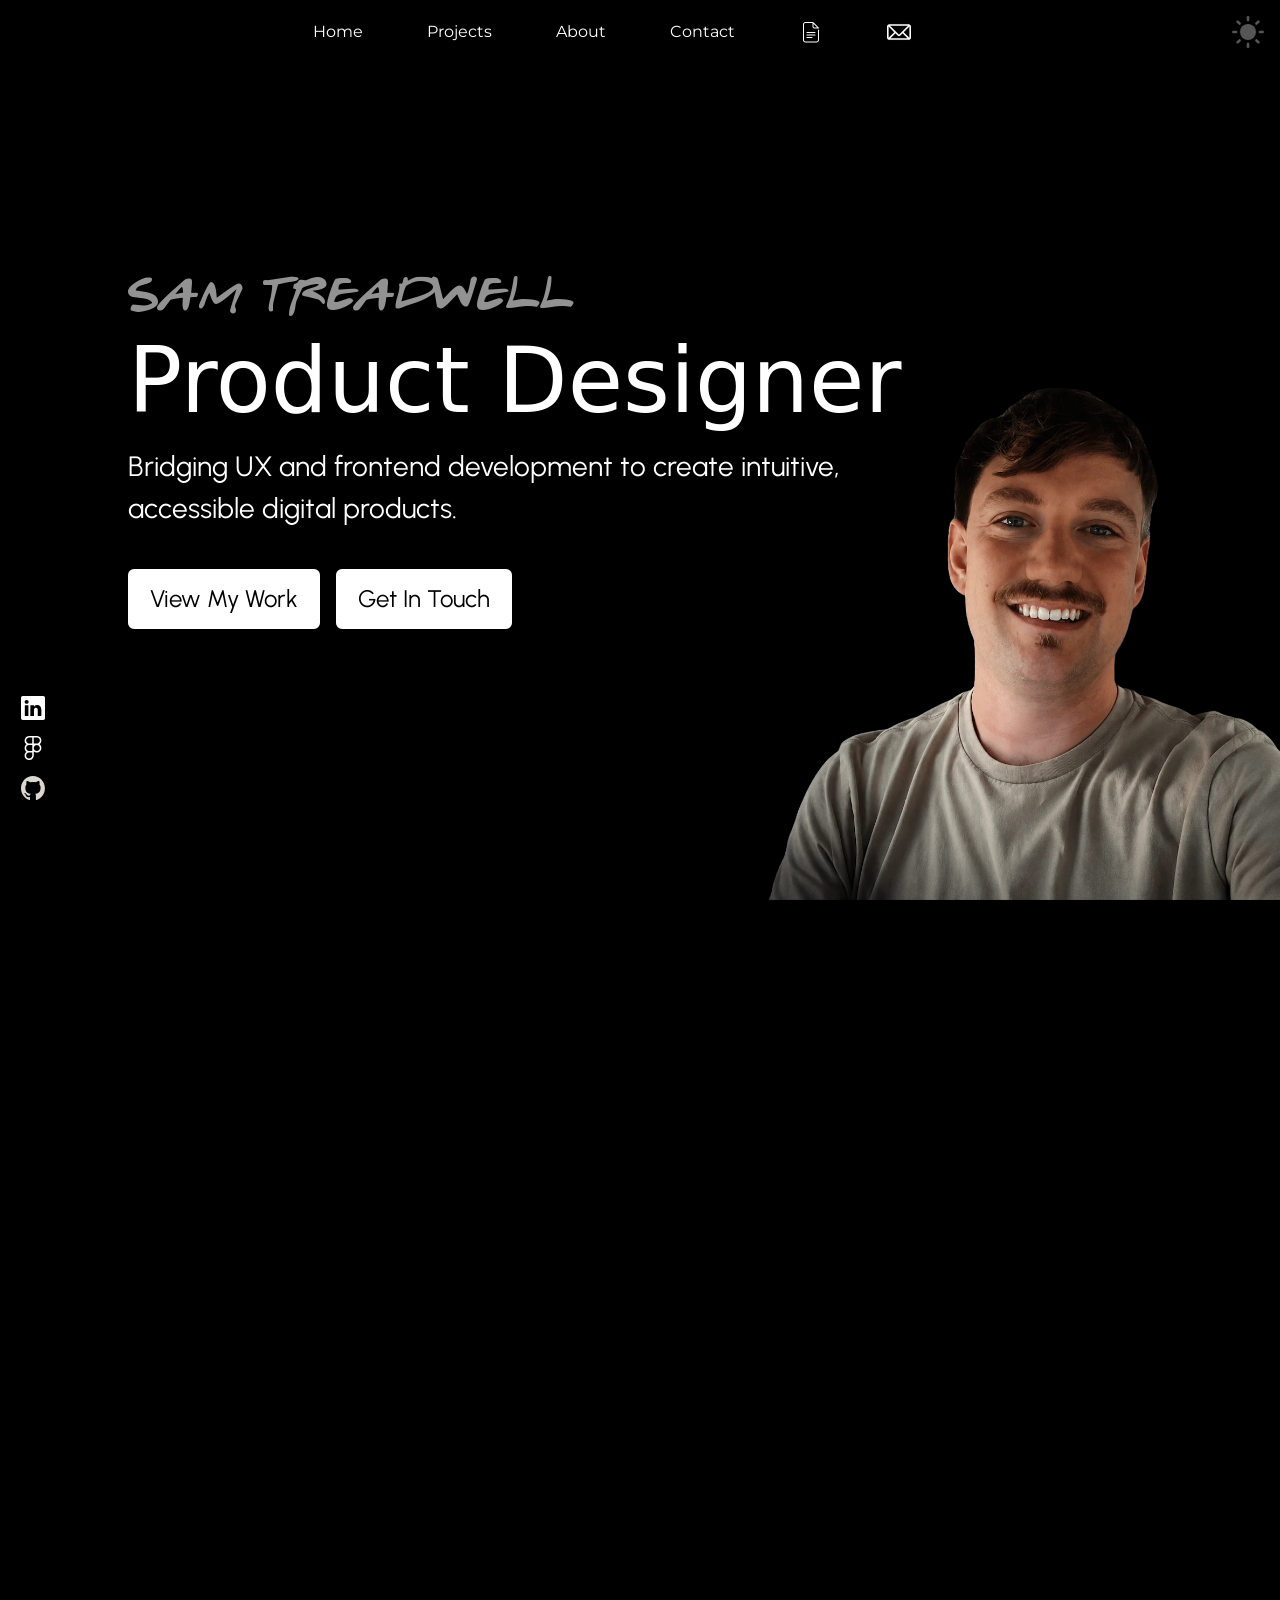
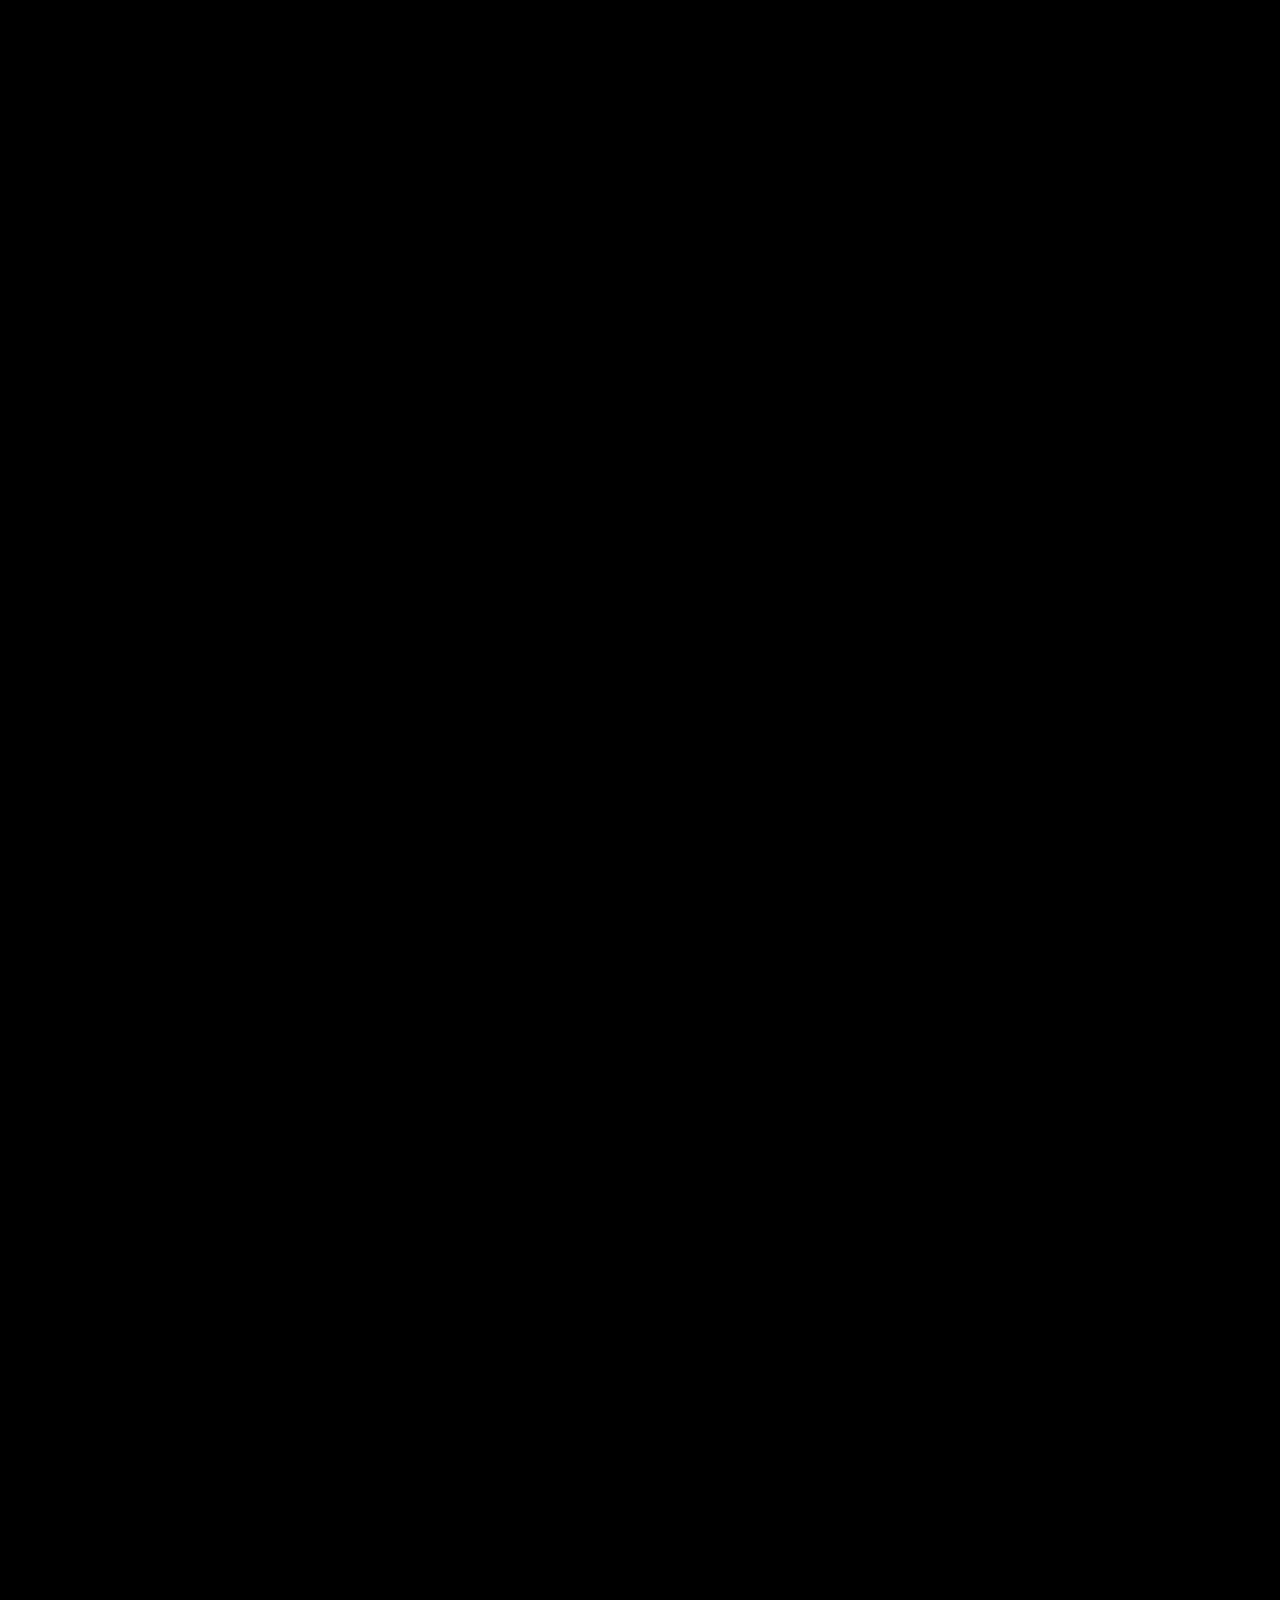
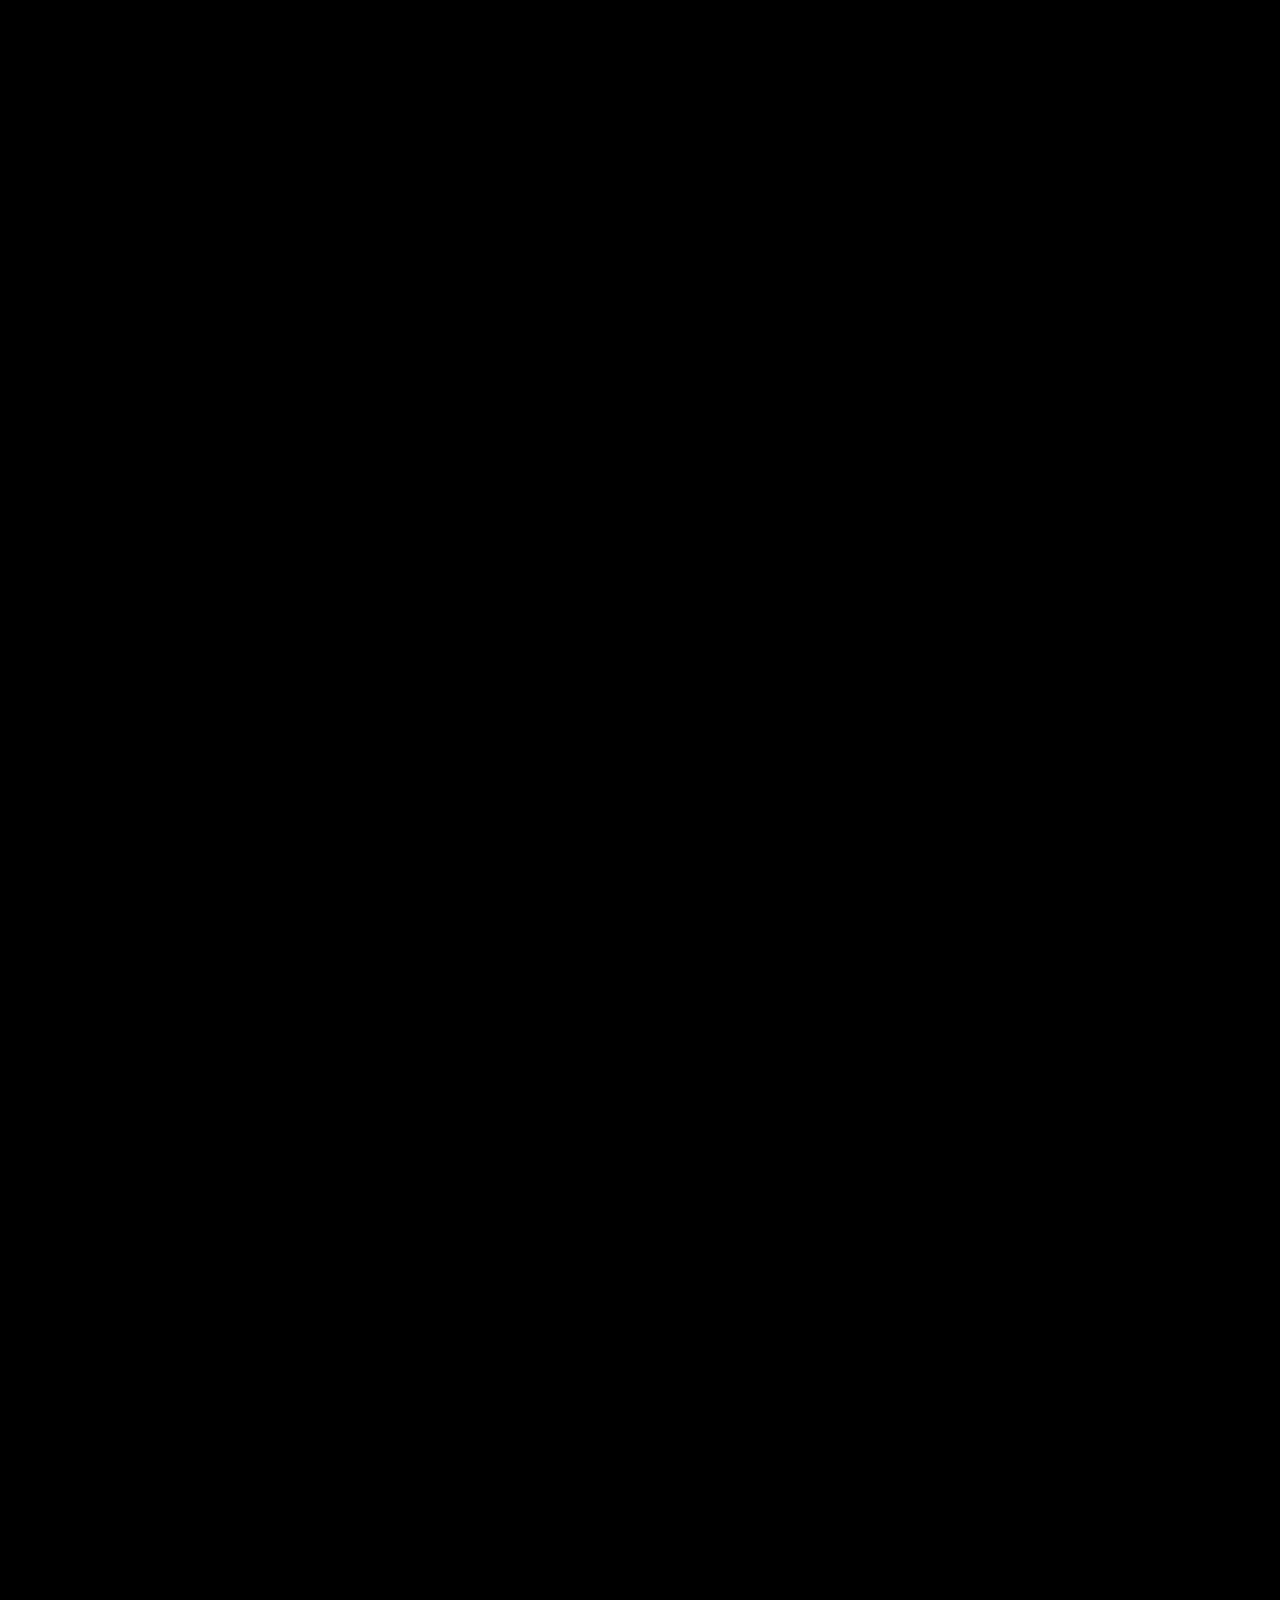
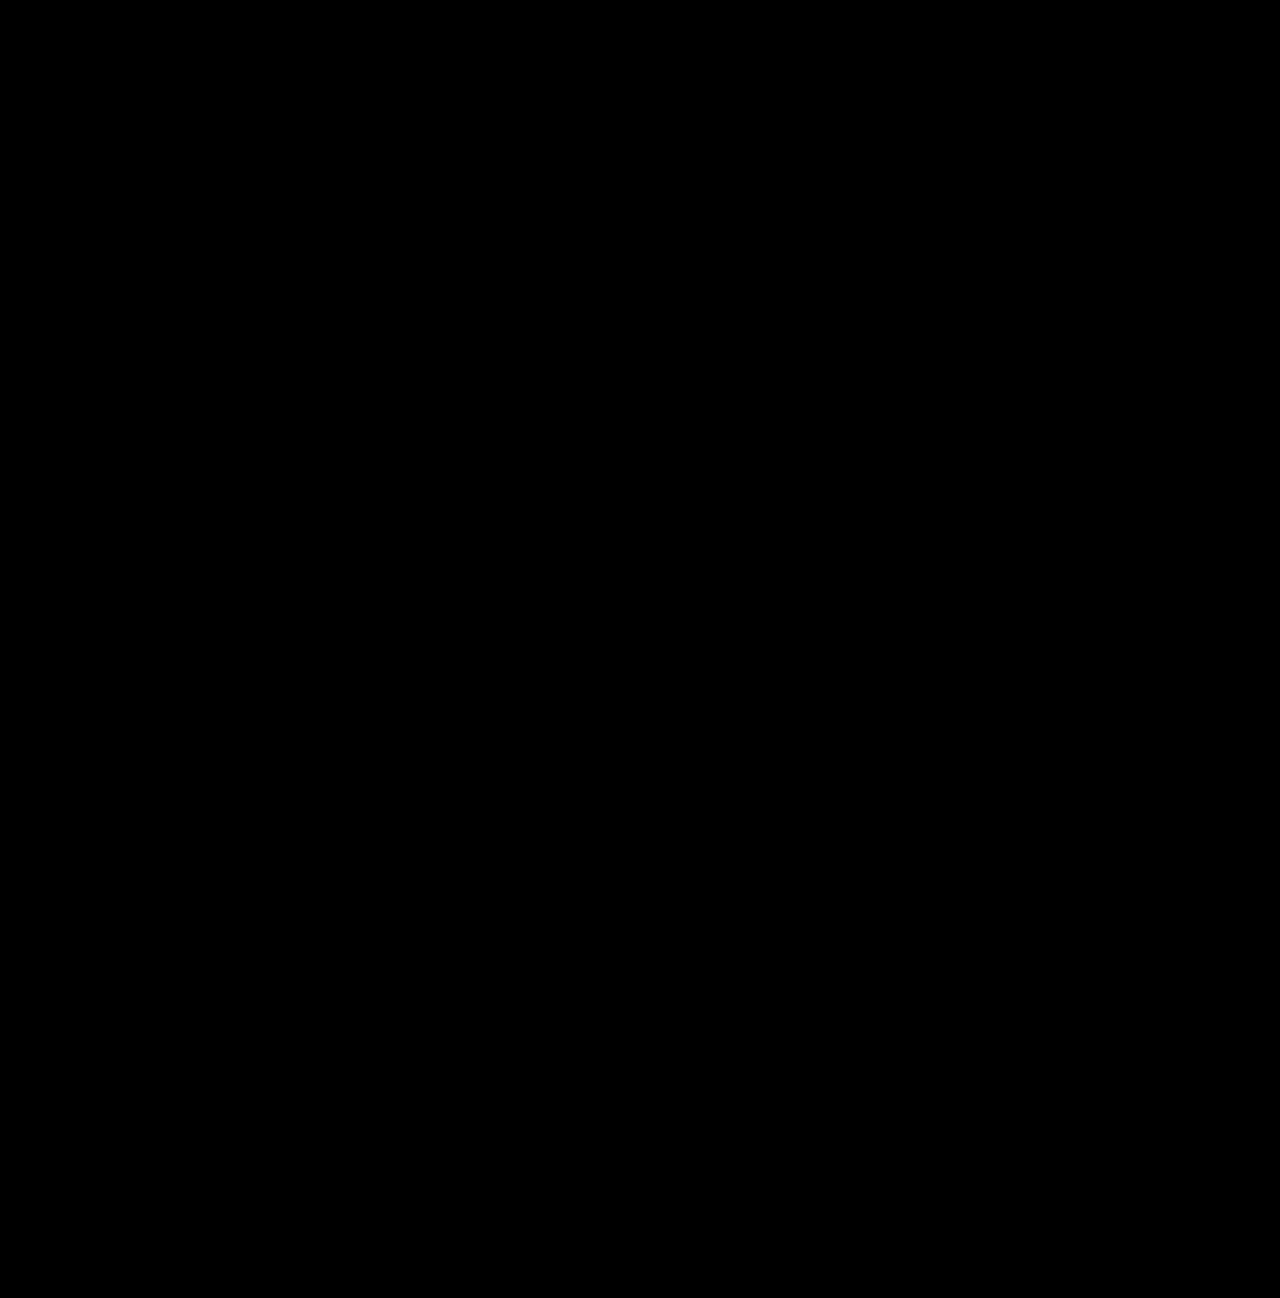
==== index.html @ 9c060bbe "Updating header hero, animations, and assets" ====
<!DOCTYPE html>
<html lang="en" data-theme="dark">
  <head>
    <meta charset="UTF-8"/>
    <meta name="viewport" content="width=device-width, initial-scale=1.0"/>
    <title>Sam Treadwell | Portfolio</title>

    <link rel="preconnect" href="https://cdn.jsdelivr.net">
    <link rel="dns-prefetch" href="https://cdn.jsdelivr.net">
    <link href="https://cdn.jsdelivr.net/npm/bootstrap@5.3.3/dist/css/bootstrap.min.css" rel="stylesheet" integrity="sha384-QWTKZyjpPEjISv5WaRU9OFeRpok6YctnYmDr5pNlyT2bRjXh0JMhjY6hW+ALEwIH" crossorigin="anonymous"/>
    <link rel="stylesheet" href="./css/styles.css"/>
    <link rel="stylesheet" href="./css/theme.css"/>
    <link rel="stylesheet" href="./css/role.css"/>
    <link rel="stylesheet" href="./css/fonts.css"/>

    <meta name="description" content="Product Designer bridging user experience design and frontend development to build intuitive and interactive digital experiences."/>
    <meta name="robots" content="index, follow"/>
    <meta name="author" content="Sam Treadwell"/>

    <meta property="og:site_name" content="Sam Treadwell | Portfolio"/>
    <meta property="og:title" content="Sam Treadwell | Portfolio"/>
    <meta property="og:description" content="Product Designer bridging user experience design and frontend development to build intuitive and interactive digital experiences."/>
    <meta property="og:image" content="https://www.samtreadwell.com/images/og-image.webp"/>
    <meta property="og:url" content="https://www.samtreadwell.com/"/>
    <meta property="og:type" content="website"/>

    <meta name="twitter:creator" content="Sam Treadwell"/>
    <meta name="twitter:card" content="summary_large_image"/>
    <meta name="twitter:title" content="Sam Treadwell | Portfolio"/>
    <meta name="twitter:description" content="Product Designer bridging user experience design and frontend development to build intuitive and interactive digital experiences."/>
    <meta name="twitter:image" content="https://www.samtreadwell.com/images/og-image.webp"/>
    <meta name="twitter:url" content="https://www.samtreadwell.com/"/>

    <link rel="icon" href="/images/favicon.webp" type="image/webp"/>
    <link rel="canonical" href="https://www.samtreadwell.com/"/>
      
    <link rel="preload" href="./fonts/Montserrat-Regular.woff2" as="font" type="font/woff2" crossorigin="anonymous">
    <link rel="preload" href="./fonts/Montserrat-Medium.woff2" as="font" type="font/woff2" crossorigin="anonymous">
    <link rel="preload" as="image" href="/images/origami-butterfly.webp">

    <script type="application/ld+json">
      {
        "@context": "https://schema.org",
        "@type": "Person",
        "name": "Sam Treadwell",
        "url": "https://www.samtreadwell.com/",
        "jobTitle": "Product Designer",
        "sameAs": [
          "https://www.linkedin.com/in/sam-treadwell-70b548272/",
          "https://github.com/treaddevs"
        ]
      }
    </script>
  </head>
  <body>
    <div class="sticky-nav">
      <nav class="navbar navbar-expand-lg bg-body-tertiary">
        <div class="navbar-container">
          <button class="navbar-toggler" type="button" data-bs-toggle="collapse" data-bs-target="#navbarNavAltMarkup" aria-controls="navbarNavAltMarkup" aria-expanded="false" aria-label="Toggle navigation">
            <span class="navbar-toggler-icon"></span>
          </button>

          <div class="navbar-collapse" id="navbarNavAltMarkup">
            <div class="navbar-nav">
              <a class="nav-link" href="#home" data-target="#home">Home</a>
              <a class="nav-link" href="#projects" data-target="#projects">Projects</a>
              <a class="nav-link" href="#about" data-target="#about">About</a>
              <a class="nav-link" href="contact.html" data-target="#contact">Contact</a>
              <a class="nav-link resume" href="/files/Sam-Treadwell-Resume.pdf" target="_blank" title="Resume">
                <svg class="resume-icon" fill="currentColor" xmlns="http://www.w3.org/2000/svg"  viewBox="0 0 48 48" width="24px" height="24px"><path d="M 13 4 C 10.250484 4 8 6.2504839 8 9 L 8 40 C 8 42.749516 10.250484 45 13 45 L 35 45 C 37.749516 45 40 42.749516 40 40 L 40 20 A 1.0001 1.0001 0 1 0 38 20 L 38 40 C 38 41.668484 36.668484 43 35 43 L 13 43 C 11.331516 43 10 41.668484 10 40 L 10 9 C 10 7.3315161 11.331516 6 13 6 L 26.757812 6 C 26.848824 6 26.910938 6.0874954 27 6.0996094 L 27 13 C 27 15.197334 28.802666 17 31 17 L 39 17 A 1.0001 1.0001 0 0 0 39.707031 15.292969 L 29.585938 5.171875 C 28.836398 4.4210018 27.818469 4 26.757812 4 L 13 4 z M 29 7.4140625 L 36.585938 15 L 31 15 C 29.883334 15 29 14.116666 29 13 L 29 7.4140625 z M 16 24 A 1.0001 1.0001 0 1 0 16 26 L 32 26 A 1.0001 1.0001 0 1 0 32 24 L 16 24 z M 16 29 A 1.0001 1.0001 0 1 0 16 31 L 32 31 A 1.0001 1.0001 0 1 0 32 29 L 16 29 z M 16 34 A 1.0001 1.0001 0 1 0 16 36 L 26 36 A 1.0001 1.0001 0 1 0 26 34 L 16 34 z"/></svg>
              </a>
              <a class="nav-link email" target="_blank" title="Copy Email">
                <svg class="email-icon" fill="currentColor" height="24px" width="24px" version="1.1" id="Capa_1" xmlns="http://www.w3.org/2000/svg" xmlns:xlink="http://www.w3.org/1999/xlink" viewBox="0 0 493.497 493.497" xml:space="preserve" stroke="currentColor">
                <g id="SVGRepo_bgCarrier" stroke-width="0"/>
                <g id="SVGRepo_tracerCarrier" stroke-linecap="round" stroke-linejoin="round"/>
                <g id="SVGRepo_iconCarrier"> <path d="M444.556,85.218H48.942C21.954,85.218,0,107.171,0,134.16v225.177c0,26.988,21.954,48.942,48.942,48.942h395.613 c26.988,0,48.941-21.954,48.941-48.942V134.16C493.497,107.171,471.544,85.218,444.556,85.218z M460.87,134.16v225.177 c0,2.574-0.725,4.924-1.793,7.09L343.74,251.081l117.097-117.097C460.837,134.049,460.87,134.096,460.87,134.16z M32.628,359.336 V134.16c0-0.064,0.033-0.11,0.033-0.175l117.097,117.097L34.413,366.426C33.353,364.26,32.628,361.911,32.628,359.336z M251.784,296.902c-2.692,2.691-7.378,2.691-10.07,0L62.667,117.846h368.172L251.784,296.902z M172.827,274.152l45.818,45.819 c7.512,7.511,17.493,11.645,28.104,11.645c10.61,0,20.592-4.134,28.104-11.645l45.82-45.819l101.49,101.499H71.327L172.827,274.152z "/> </g>
                </svg>
              </a>
              <div id="toast" class="toast"></div>
            </div>

            <div class="social-mobile">
              <a class="nav-link" href="https://www.linkedin.com/in/sam-treadwell-70b548272/" target="_blank">
                <img class="social-icon linkedin" src="/svg/linkedin.svg" width="24" height="24" alt="LinkedIn"/>
              </a>
              <a class="nav-link" href="https://www.figma.com/@SamTreadwell" target="_blank">
                <img class="social-icon figma" src="/svg/figma.svg" width="24" height="24" alt="Figma"/>
              </a>
              <a class="nav-link" href="https://github.com/treaddevs" target="_blank">
                <img class="social-icon github" src="/svg/github.svg" width="24" height="24" alt="GitHub"/>
              </a>
            </div>
          </div>

          <div class="theme-toggle-container">
            <button id="theme-toggle" class="btn-reset theme-toggle icon-button" title="Toggles light & dark" aria-label="auto" aria-live="polite">
              <svg class="sun-and-moon" aria-hidden="true" width="24" height="24" viewBox="0 0 24 24">
                <mask class="moon" id="moon-mask" maskUnits="userSpaceOnUse" maskContentUnits="userSpaceOnUse" mask-type="luminance">
                  <rect x="0" y="0" width="100%" height="100%" fill="white"/>
                  <circle class="mask-circle" cx="18" cy="10" r="6" fill="black"/>
                </mask>
                <circle class="sun" cx="12" cy="12" r="6" fill="currentColor"/>
                <g class="sun-beams" stroke="currentColor">
                  <line x1="12" y1="1" x2="12" y2="3"/>
                  <line x1="12" y1="21" x2="12" y2="23"/>
                  <line x1="4.22" y1="4.22" x2="5.64" y2="5.64"/>
                  <line x1="18.36" y1="18.36" x2="19.78" y2="19.78"/>
                  <line x1="1" y1="12" x2="3" y2="12"/>
                  <line x1="21" y1="12" x2="23" y2="12"/>
                  <line x1="4.22" y1="19.78" x2="5.64" y2="18.36"/>
                  <line x1="18.36" y1="5.64" x2="19.78" y2="4.22"/>
                </g>
              </svg>
            </button>
          </div>

          <div class="social-desktop">
            <a class="nav-link" href="https://www.linkedin.com/in/sam-treadwell-70b548272/" target="_blank">
              <img class="social-icon linkedin" src="/svg/linkedin.svg" width="24" height="24" alt="LinkedIn"/>
            </a>
            <a class="nav-link" href="https://www.figma.com/@SamTreadwell" target="_blank">
              <img class="social-icon figma" src="/svg/figma.svg" width="24" height="24" alt="Figma"/>
            </a>
            <a class="nav-link" href="https://github.com/treaddevs" target="_blank">
              <img class="social-icon github" src="/svg/github.svg" width="24" height="24" alt="GitHub"/>
            </a>
          </div>
        </div>
      </nav>
    </div>

    <div class="home" id="home">
      <div class="title">
        <h2 class="name" id="name"></h2>
        <h2 class="role">
          <span class="dynamic-role-container">
            <span class="primary-wipe"></span>
            <span class="primary-role">Product Designer</span>
          </span>
        </h2>
        <p class="sub-text animate-block">
          <span class="wipe"></span>
          <span class="text">Bridging UX and frontend development to create intuitive,</span>
        </p>
        <p class="sub-text animate-block">
          <span class="wipe"></span>
          <span class="text">accessible digital products.</span>
        </p>
        <div class="cta-buttons">
          <a class="cta-btn" href="#projects" data-target="#projects">View My Work</a>
          <a class="cta-btn" href="contact.html" data-target="#contact">Get In Touch</a>
        </div>
      </div>
      <div class="cover-img-container">
        <img class="cover-img" src="/images/hero-headshot.webp" fetchpriority="high" alt="Headshot image"/>
      </div>
      <video autoplay muted loop playsinline preload="auto" id="bg-video">
        <source id="video-source" type="video/mp4"/>
        Your browser does not support the video tag.
      </video>
    </div>

    <div class="page-content">
      <div class="work-type">
        <div class="work-type-container">
          <h2>
            <span class="projects-text">Projects</span>
            <span class="plus-text">+</span>
          </h2>
          <h2 class="case-studies-text">Case Studies</h2>
        </div>
      </div>

      <div class="projects" id="projects"></div>

      <div class="show-more-wrapper">
        <button id="show-more-btn">
          Show More Projects <img src="/images/chevron-down.webp" width="20px" alt="Chevron down icon"/>
        </button>
      </div>

      <div class="about" id="about">
        <div class="about-text">
          <h2>Hello!</h2>
          <p>
            I'm Sam – a Product Designer bridging user experience design and 
            frontend development to build intuitive and interactive digital
            experiences. I'm passionate about bringing ideas to life through
            user-centered design systems enabled by accessible and responsive
            web applications.
            <br/><br/>
            My <a href="/files/Sam-Treadwell-Resume.pdf" class="resume" target="_blank">resume</a>
            highlights my professional experiences and education, including the
            tech stack and tools I'm most familiar with. I'm open to learning
            about new projects, technologies, and opportunities for collaboration,
            so feel free to reach out!
            <br/><br/>
          </p>
          <button class="contact-btn" onclick="window.location.href='contact.html'">
            Contact me <img src="/svg/paper-plane.svg" width="30" height="30" alt="Paper plane icon"/>
          </button>
        </div>

        <div class="headshot-container">
          <div class="headshot-img">
            <span class="wipe"></span>
            <img src="/images/badge.webp" alt="Photo of Sam Treadwell"/>
          </div>
        </div>
      </div>

      <div class="footer">
        <div class="copyright">
          <p>&copy; <span id="current-year"></span> Sam Treadwell</p>
        </div>
      </div>
    </div>

    <script>
      document.addEventListener("DOMContentLoaded", () => {
        const currentTheme = localStorage.getItem("theme") || "dark";
        document.documentElement.classList.add(`${currentTheme}-mode`);
      });
    </script>

    <script src="https://cdn.jsdelivr.net/npm/bootstrap@5.3.3/dist/js/bootstrap.bundle.min.js"></script>
    <script type="module" src="/js/index.js" defer></script>
    <script type="module" src="/js/theme.js" defer></script>
    <script type="module" src="/js/name.js" defer></script>
    <script type="module" src="/js/role.js" defer></script>
    <script type="module" src="/js/projects.js" defer></script>
  </body>
</html>
---- css/styles.css ----
:root {
  --bg-color: black;
  --font-color: white;
  --toggler-bg-color: #e1e1e1;
  --toggler-focus-bg-color: #444;
}

.light-mode {
  --bg-color: white !important;
  --font-color: black !important;
  --font-color-secondary: #3b3b3b !important;
  --nav-color-hover: #7b7b7b !important;
  --toggler-bg-color: hsl(0, 0%, 91%, 0.85) !important;
  --toggler-focus-bg-color: #444 !important;
  --nav-bg-color: rgba(255, 255, 255, 0.001) !important; 
}

.dark-mode {
  --bg-color: black !important;
  --font-color: white !important;
  --font-color-secondary: #eaeaea !important;
  --nav-color-hover: #606060 !important;
  --toggler-bg-color: hsl(0, 0%, 91%, 0.85) !important;
  --toggler-focus-bg-color: #444 !important;
  --nav-bg-color: rgba(0, 0, 0, 0.001) !important; 
}

html {
  height: 100vh;
  overflow: hidden;
}

body {
  width: 100vw;
  height: 100vh;
  margin: 0;
  background: #222;
  perspective: 1px; 
  transform-style: preserve-3d; 
  overflow-x: hidden;
  overflow-y: scroll; 
}

html,
body {
  background-color: var(--bg-color);
  color: var(--font-color);
  scroll-behavior: smooth;
  overflow-x: hidden;
}

.sticky-nav {
  position: sticky;
  top: 0;
  z-index: 1000;
}

nav.navbar {
  position: absolute;
  font-family: 'Montserrat', sans-serif;
  width: 100%;
  max-width: 100vw;
}

.navbar-container {
  display: flex;
  justify-content: space-between;
  align-items: center;
  width: 100%;
}

.navbar-toggler {
  position: relative;
  border-radius: 0.575rem;
  margin-left: 0.5rem;
  z-index: 3000;
}

.navbar-toggler:focus,
.navbar-toggler:active {
  outline: none;
  box-shadow: none;
  border: none;
}

.navbar-collapse {
  display: flex;
  justify-content: center;
  width: 100%;
}

.navbar-nav {
  display: flex;
  justify-content: center;
  align-items: center;
  text-align: center;
  gap: 3rem;
  width: 100%;
}

.navbar-nav:has(a:hover) a {
  color: var(--nav-color-hover);
}

.navbar-nav a.nav-link:hover {
  color: var(--font-color);
}

.navbar a  {
  position: relative;
  color: var(--font-color);
  text-decoration: none;
}

.navbar .social-desktop a,
.navbar .social-mobile a {
  color: var(--font-color);
  text-decoration: none;
  padding-top: 15px;
}

.navbar.bg-body-tertiary {
  background-color: var(--nav-bg-color) !important; 
  backdrop-filter: blur(12px); 
  -webkit-backdrop-filter: blur(12px); 
}

.theme-toggle-container {
  display: flex;
  position: relative;
  align-items: center;
  justify-content: center;
  margin-right: 0.5rem;
  z-index: 9999;
  order: 3;
}

.social-mobile {
  display: none;
}

.social-desktop {
  position: fixed;
  top: 0;
  left: 0;
  height: 100vh;
  display: flex;
  flex-direction: column;
  align-items: center;
  padding-left: 1rem;
  padding-bottom: 100px;
  justify-content: flex-end;
  z-index: 1000;
}

#light-dark-mode {
  display: flex;
  position: relative;
  flex-direction: row;
  border: none;
  border-radius: 50%;
  height: 24px;
  width: 24px;
  padding: 0;
  align-items: center;
  justify-content: flex-start;
}

.social-icon {
  margin: 0 5px;
  transition: transform 0.3s ease;
}

.social-icon:hover {
  transform: scale(1.1);
}

.dark-mode .social-icon {
  filter: invert(1);
}

.light-mode .social-icon {
  filter: none;
}

.toast {
  position: fixed;
  top: 50px;
  left: 50%;
  transform: translateX(-50%) translateY(20px);
  background: var(--font-color);
  color: var(--bg-color);
  padding: 10px 16px;
  border-radius: 8px;
  font-family: 'Urbanist';
  font-size: 14px;
  opacity: 0;
  pointer-events: none;
  transition: opacity 0.25s ease, transform 0.25s ease;
  z-index: 9999;
}

.toast.show {
  opacity: 1;
  transform: translateX(-50%) translateY(0);
}

.resume-icon,
.email-icon {
  transition: transform 0.3s ease;
}

.resume-icon:hover,
.email-icon:hover {
  transform: scale(1.1);
  cursor: pointer;
}

.home {
  position: relative;
  display: flex;
  justify-content: center;
  align-items: center;
  width: 100%;
  min-height: 100vh;
  padding: 0 10vw;
  transform-style: preserve-3d;
}

#bg-video {
  position: absolute;
  top: 0;
  left: 0;
  width: 100%;
  height: 100%;
  object-fit: cover;
  transform: translateZ(-1px) scale(4);
  z-index: -2;
  pointer-events: none;
  filter: blur(2px);
}

.home::after {
  content: "";
  position: absolute;
  width: 100%;
  height: 100%;
  z-index: -1;
}

.copyright p {
  margin: 0px 10px;
}

.copyright #current-year {
  color: var(--font-color);
}

.page-content {
  background-color: var(--bg-color);
}

.work-type {
  position: relative;
  display: flex;
  flex-direction: column;
  justify-content: center;
  align-items: center;
  font-family: 'GABRWFFR';
  padding-top: 250px;
  background-color: var(--bg-color);
}

.work-type h2 {
  opacity: 0;
  transition: opacity 2.5s ease, transform 2.5s ease;
  font-size: clamp(36px, 10vw, 85px);
}

.work-type h2.show {
  opacity: 1;
  transition-delay: 0.3s;
}

.plus-text {
  color: #00c3ff;
}

.projects {
  position: relative;
  align-items: stretch;
  padding: 0 10vw;
  background-color: var(--bg-color);
}

.projects section {
  display: flex;
  flex-direction: row;
  gap: 6rem;
  align-items: stretch;
  flex-wrap: wrap;
  padding-top: 250px;
}

.projects section.reverse {
  flex-direction: row-reverse;
  flex-wrap: wrap;
}

.show-more-wrapper {
  display: flex;
  justify-content: center;
  margin-top: 4rem;
}

#show-more-btn {
  display: flex;
  align-items: center;
  justify-content: center;
  font-size: 16px;
  color: black;
  padding: 1rem 1.5rem;
  border: none;
  border-radius: 999px;
  cursor: pointer;
  gap: 0.4em;
}

.chevron {
  width: 20px;
}

.chevron.rotate {
  transform: rotate(180deg);
}

.tab {
  display: inline-block;
  width: 200px;
  margin-bottom: 50px;
  transform: rotateX(90deg);
  transform-origin: top;
  opacity: 0;
  transition: transform 1.5s ease, opacity 1.5s ease;
}

.tab.show {
  transform: rotateX(0deg);
  opacity: 1;
}

.pills-container {
  display: flex;
  flex-wrap: wrap;
  gap: 8px;
  margin: 10px 0;
  opacity: 0;
  transform: translateY(20px);
  transition: opacity 2.5s ease, transform 2.5s ease;
}

.pills-container.show {
  opacity: 1;
  transform: translateY(0);
  transition-delay: 0.2s;
}

.pill {
  display: inline-block;
  padding: 6px 14px;
  border-radius: 6px;
  font-size: 0.85rem;
  white-space: nowrap;
  font-family: 'Montserrat-Medium';
}

.pill {
  transition: transform 0.2s ease, box-shadow 0.2s ease;
}

.pill:hover {
  transform: translateY(-2px);
  box-shadow: 0 4px 10px rgba(0,0,0,0.08);
}

.category-pill.project {
  background-color: #e9e4ff; /* light purple */
  color: #5a3df0;
}

.category-pill.case-study {
  background-color: #fff6cc; /* light yellow */
  color: #b38b00;
}

.skill-pill {
  background-color: #f1f1f1;
  color: #444;
}

.desc {
  display: flex;
  flex-direction: column;
  justify-content: space-between;
  background-color: var(--bg-color);
  font-family: 'Urbanist';
  color: var(--font-color-secondary);
  font-size: 24px;
  flex: 1 1 300px;
  order: 1;
}

.desc a {
  color: #00c3ff;
}

.desc h2,
.desc p, 
.desc button {
  opacity: 0;
  transform: translateY(20px);
  transition: opacity 2.5s ease, transform 2.5s ease;
}

.desc p {
  color: var(--font-color-secondary);
}

.desc h2 {
  font-family: 'Urbanist-SemiBold';
  color: var(--font-color);
  font-size: clamp(36px, 8vw, 50px);
  margin-bottom: 20px;
}

.desc h2.show {
  opacity: 1;
  transform: translateY(0);
  transition-delay: 0.2s;
}

.desc p.show,
.desc button.show {
  opacity: 1;
  transform: translateY(0);
  transition-delay: 0.4s;
}

.desc-content {
  margin-bottom: 50px;
}

.project-btn {
  display: flex;
  align-self: flex-start;
  font-family: 'Urbanist';
  color: black;
  text-decoration: none;
  margin-top: auto;
  align-items: center;
  justify-content: center;
  background-color: #00c3ff;
  border: none;
  border-radius: 6px;
  width: clamp(300px, 68vw, 364.75px);
  padding: 10px clamp(67.635px, 15.33vw, 100px);
  cursor: pointer;
  transition: transform 0.2s ease, font-size 0.2s ease;
}

.project-btn:hover {
  background-color: rgba(0, 195, 255, 0.85);
}

.project-btn-wrapper {
  display: flex;
  align-items: center;
  justify-content: center;
  gap: 0.4em;
}

.project-btn .new-window {
  width: 1em;
  height: 1em;
  transition: transform 0.2s ease;
}

.laptop-container {
  display: flex;
  position: relative;
  flex: 1 1 250px;
  perspective: 1200px;
  justify-content: center;
  align-items: center;
  margin: 0 auto;
  order: 2;
  box-sizing: border-box;
}

.projects .laptop-container img,
.projects .phone-container img,
.projects .desktop-container img {
  max-width: 100%;
  height: auto;
}

.laptop {
  width: clamp(300px, 45vw, 950px);
  transform-style: preserve-3d;
}

.laptop img {
  display: block;
}

.laptop .top,
.laptop .bottom {
  opacity: 0;
  transition: opacity 1.5s ease;
}

.laptop .top {
  transform-origin: bottom center;
  transform: rotateX(90deg);
  backface-visibility: hidden;
}

.laptop .top.show {
  opacity: 1;
  animation: openLaptop 2s ease forwards;
  animation-delay: 1s;
}

.laptop .bottom.show {
  opacity: 1;
  transition-delay: 0.5s;
}

@keyframes openLaptop {
    from { transform: rotateX(90deg); }
    to { transform: rotateX(0deg); }
}

.phone-container {
  display: flex;
  position: relative;
  height: calc(
    (clamp(206.25px, 45vw, 311.5px) / 0.490786981) - clamp(56.25px, 12.5vw, 85.5px)
  );
  flex: 1 1 437px;
  order: 2;
  box-sizing: border-box;
  margin: 0 auto;
}

.phone-wrapper {
  position: relative;
  margin: 0 auto;
}

.phone-inner {
  display: flex;
  width: clamp(262.5px, 28vw, 399px);
  height: 100%;
}

.phone-top,
.phone-bottom {
  position: absolute;
  width: clamp(150px, 40vw, 228px);
  opacity: 0;
  transition: transform 2s ease, opacity 2s ease;
}

.phone-top img,
.phone-bottom img {
  width: 100%;
  height: auto;
  object-fit: contain;
}

.phone-top.init {
  transform: translateY(100%);
}

.phone-top.animate {
  opacity: 1;
}

.phone-bottom {
  z-index: 1;
}

.phone-bottom.init {
  transform: translateY(100%);
}

.phone-bottom.animate {
  opacity: 1;
  transform: translate(
    clamp(112.5px, 25vw, 171px), 
    clamp(56.25px, 12.5vw, 85.5px)
  ); 
  transition: transform 2.3s ease, opacity 2.3s ease;
  transition-delay: 0.3s;
}

.desktop-container {
  display: flex;
  position: relative;
  flex: 1 1 300px;
  perspective: 1200px;
  justify-content: center;
  align-items: center;
  margin: 0 auto;
  order: 2;
  box-sizing: border-box;
}

.desktop {
  width: clamp(300px, 45vw, 950px);
  transform-style: preserve-3d;
  opacity: 0;
  transition: opacity 1.5s ease;
}

.desktop img {
  display: block;
}

.desktop.show {
  opacity: 1;
  transition-delay: 0.5s;
}

.about {
  display: flex;
  flex-wrap: wrap;
  align-items: center;
  margin: 150px 0;
  padding: 0 10vw;
  gap: 6rem;
}

.about-text {
  flex: 1;
  min-width: 280px;
}

.about-text h2 {
  font-family: 'Urbanist-SemiBold';
  font-size: clamp(36px, 8vw, 50px);
}

.about-text p {
  font-family: 'Urbanist';
  font-size: 24px;
  color: var(--font-color-secondary);
}

.contact-btn {
  font-family: 'Urbanist';
  color: black;
  text-decoration: none;
  font-size: 24px;
  padding: 10px 50px;
  border: none;
  border-radius: 6px;
  background-color: #00c3ff;
  cursor: pointer;
}

.contact-btn:hover {
  background-color: rgba(0, 195, 255, 0.85);
}

.resume {
  color: #00c3ff;
}

.headshot-img {
  display: flex;
  flex: 1;
  position: relative;
  justify-self: center;
  max-width: 350px;
}

.headshot-img img {
  display: block;
  width: 100%;
  height: 100%;
  object-fit: cover;
  opacity: 0;
  transition: opacity 1.8s ease-in-out;
  border-radius: 30px;
  box-shadow: 0 0 75px rgba(0, 123, 255, 0.75);
}

.headshot-img .wipe {
  position: absolute;
  top: 0;
  left: 0;
  height: 100%;
  width: 0%;
  background-color: #00c3ff;
  z-index: 2;
}

.headshot-img.revealed img {
  opacity: 1;
}

.headshot-img.revealed .wipe {
  display: none;
}

.contact-container {
  position: relative;
  display: flex;
  flex: 1;
  align-items: center;
  justify-content: center;
  min-height: calc(100vh - 118px);
  margin-top: 64px;
}

.contact-form {
  display: flex;
  flex-direction: column;
  align-items: start;
  gap: 1.25rem;
  width: 100%;
  max-width: 600px;
  padding: 2.5rem 2rem;
  border-radius: 6px;
  box-shadow: 0 10px 30px rgba(0,0,0,0.1);
  backdrop-filter: blur(10px);
}

.contact-title h2 {
  font-family: 'Urbanist-SemiBold';
  font-size: clamp(40px, 6vh, 50px);
}

.contact-title hr {
  border: 2px solid #929292;
}

.contact-inputs {
  font-family: 'Montserrat';
  width: 100%;
  border: none;
  border-radius: 6px;
  outline: none;
  padding: clamp(0.25rem, 2vh, 0.5rem) clamp(1rem, 3vh, 1.25rem);
  box-shadow: 0 10px 30px rgba(0,0,0,0.1);
}

.message-btn {
  position: relative;
  overflow: hidden;
  font-family: 'Urbanist';
  color: black;
  text-decoration: none;
  font-size: 20px;
  width: 250px;
  padding: 10px 0;
  border: none;
  border-radius: 6px;
  background-color: rgba(0, 195, 255, 0.85);
  transition: color 0.3s ease;
  cursor: pointer;
}

.message-btn::before {
  content: "";
  position: absolute;
  top: 0;
  left: -100%;
  width: 100%;
  height: 100%;
  background-color: #00c3ff;
  transition: all 0.4s ease;
  z-index: 0;
}

.message-btn:hover::before {
  left: 0;
}

.message-btn span,
.message-btn img {
  position: relative;
  z-index: 1;
  transition: color 0.3s ease;
}

.error-msg {
  color: #ff4d4d;
  font-size: 0.9rem;
  margin-top: 0.25rem;
  margin-left: 0.25rem;
  animation: fadeIn 0.2s ease;
}

.success-msg {
  color: #21c748;
  font-size: 0.9rem;
  margin-top: 0.25rem;
  margin-left: 0.25rem;
  animation: fadeIn 0.2s ease;
}

.contact-inputs.error {
  box-shadow: 0 0 0 2px #ff4d4d, 0 10px 30px rgba(0, 0, 0, 0.1);
  animation: shake 0.2s ease-in-out 0s 2;
}

.contact-tab {
  display: inline-block;
  width: 300px;
  margin-bottom: 50px;
  transform: rotateX(90deg);
  transform-origin: top;
  opacity: 0;
  transition: transform 1.5s ease, opacity 1.5s ease;
  margin: 0;
}

.contact-tab img {
  width: 300px;
}

.contact-tab.show {
  transform: rotateX(0deg);
  opacity: 1;
}

.contact-title,
.contact-inputs, 
.message-btn {
  opacity: 0;
  transform: translateY(20px);
  transition: opacity 1.5s ease, transform 1.5s ease;
}

.contact-title.show {
  opacity: 1;
  transform: translateY(0);
  transition-delay: 0.2s;
}

.contact-inputs.show,
.message-btn.show {
  opacity: 1;
  transform: translateY(0);
  transition-delay: 0.4s;
}

@keyframes shake {
  0%, 100% { transform: translateX(0); }
  25% { transform: translateX(-4px); }
  75% { transform: translateX(4px); }
}

@keyframes fadeIn {
  from { opacity: 0; transform: translateY(-3px); }
  to { opacity: 1; transform: translateY(0); }
}

.footer {
  display: flex;
  flex-direction: row;
  align-items: center;
  justify-content: center;
  margin: 15px 0px 15px 0px;
  background-color: var(--bg-color);
  color: var(--font-color);
  font-family: 'Montserrat';
}

@media (max-width: 1232px) {
  .cover-img {
    display: none;
  }

  .headshot-container {
    display: flex;
    flex-basis: 100%;
    justify-content: center;
  }
}

@media (max-width: 991px) {
  .navbar.bg-body-tertiary {
    background-color: transparent !important;
    backdrop-filter: none !important;
    -webkit-backdrop-filter: none !important;
  }

  .navbar-collapse {
    position: absolute;
    top: 0;
    left: 0;
    width: 100vw;
    height: 100vh;
    overflow: hidden;
    display: flex;
    flex-direction: column;
    align-items: center;
    justify-content: flex-start;
    gap: 1.5rem;
    background-color: var(--bg-color);
    z-index: 2000;
    transition: height 0.3s ease-in-out, opacity 0.3s ease-in-out;
    opacity: 0;
    pointer-events: none;
  }

  .navbar-collapse.show {
    opacity: 1;
    pointer-events: auto;
  }

  .navbar-nav {
    display: flex;
    flex-direction: column;
    align-items: center;
    gap: 2rem;
    width: 100%;
    flex: 1;
  }

  .social-mobile {
    display: flex;
    justify-content: center;
    align-items: center;
    gap: 1rem;
    padding-bottom: 1rem;
    margin-top: auto;
  }

  .social-desktop {
    display: none;
  }

  body.nav-open {
    overflow: hidden;
    position: fixed;
  }
}
---- css/theme.css ----
.light-mode {
  --theme-btn-color: rgba(255, 255, 255, 0.1) !important;
}

.dark-mode {
  --theme-btn-color: rgba(0, 0, 0, 0.1) !important;
}

.theme-toggle {
  --icon-fill-moon: #999999;
  --icon-fill-moon-hover: #7e7e7e;
  --icon-fill-sun: #555555;
  --icon-fill-sun-hover: #606060;
  width: 3rem;
  height: 3rem;
  padding: 0.5rem;
  border: none;
  border-radius: 50%;
  background: var(--theme-btn-color);
  cursor: pointer;
  display: flex;
  align-items: center;
  justify-content: center;
  transition: background-color 0.3s ease;
  position: relative;
  z-index: 3001;
}

.sun-and-moon {
  width: 100%;
  height: 100%;
  stroke-linecap: round;
  display: inline-block;
}

.sun-and-moon > .moon,
.sun-and-moon > .sun {
  transition: fill 0.3s ease;
  transform-origin: center center;
}

.sun-and-moon > .moon {
  fill: var(--icon-fill-moon);
}

.sun-and-moon > .sun {
  fill: var(--icon-fill-sun);
}

.sun-and-moon > .sun-beams {
  stroke: var(--icon-fill-sun);
  stroke-width: 2px;
  transition: stroke 0.3s ease;
}

/* === Hover Effects === */
.theme-toggle:hover {
  box-shadow: 0 0 30px rgba(0, 123, 255, 0.75);
}

.theme-toggle:hover .sun-and-moon > .sun {
  fill: var(--icon-fill-sun-hover);
}

.theme-toggle:hover .sun-and-moon > .sun-beams {
  stroke: var(--icon-fill-sun-hover);
}

.theme-toggle:hover .sun-and-moon > .moon {
    fill: var(--icon-fill-moon-hover);
}

/* === Dark Mode SVG Animation === */
[data-theme="dark"] .sun-and-moon > .sun {
  transform: scale(1.75);
}

[data-theme="dark"] .sun-and-moon > .sun-beams {
  opacity: 0;
}

[data-theme="dark"] .sun-and-moon .mask-circle {
  cx: 18;
}

/* === Smooth Animation === */
@media (prefers-reduced-motion: no-preference) {
  .sun-and-moon > .sun {
    transition: transform 0.5s cubic-bezier(0.5, 1.25, 0.75, 1.25);
  }

  .sun-and-moon > .sun-beams {
    transition: transform 0.5s cubic-bezier(0.5, 1.5, 0.75, 1.25), opacity 0.5s cubic-bezier(0.25, 0, 0.3, 1);
  }

  .sun-and-moon .moon > circle {
    transition: transform 0.25s cubic-bezier(0, 0, 0, 1);
  }

  [data-theme="dark"] .sun-and-moon > .sun {
    mask: url(#moon-mask);
    -webkit-mask: url(#moon-mask);
    transform: scale(1.75);
    transition: transform 0.25s cubic-bezier(0.25, 0, 0.3, 1);
  }

  [data-theme="dark"] .sun-and-moon > .sun-beams {
    transform: rotate(-25deg);
    transition-duration: 0.15s;
  }

  [data-theme="dark"] .sun-and-moon > .moon > circle {
    transition-delay: 0.25s;
    transition-duration: 0.5s;
  }
}
---- css/role.css ----
.name {
    font-family: 'GABRWFFR';
    font-size: clamp(16px, 4.46vw, 40px);
    color: #929292;
    letter-spacing: 0.12rem;
    opacity: 0;
    transition: opacity 4.25s ease, transform 4.25s ease;
}

.name.show {
    opacity: 1;
}

.title {
    position: relative;
    display: flex;
    width: 100%;
    justify-content: flex-start;
    flex-direction: column;
    align-items: flex-start;
    text-align: left;
    z-index: 1;
}

.role {
    position: relative;
    display: flex;
    font-size: clamp(38px, 10vw, 90px);
    justify-content: center;
    align-items: center;
    margin-bottom: 10px;
    padding: 0;
}

.sub-text {
    position: relative;
    display: flex;
    flex-direction: column;
    font-family: 'Urbanist';
    font-size: clamp(20px, 3vw, 28px);
    margin: 0;
}

.wipe,
.primary-wipe {
    position: absolute;
    top: 0;
    left: 0;
    height: 100%;
    width: 0%;
    background-color: #00c3ff;
    z-index: 2;
    animation: none;
    pointer-events: none;
}

.cta-buttons {
    display: flex;
    gap: 1rem;
    opacity: 0;
    transition: opacity 4.25s ease, transform 4.25s ease;
    margin-top: 40px;
}

.cta-buttons.show {
    opacity: 1;
}

.cta-buttons a {
    position: relative;
    overflow: hidden;
    font-family: 'Urbanist';
    color: var(--bg-color);
    font-size: clamp(16px, 2.5vw, 24px);
    text-decoration: none;
    border: 2px solid var(--font-color);
    background-color: var(--font-color);
    padding: 10px 20px;
    border-radius: 6px;
    transition: 
        color 0.3s ease, 
        background-color 0.3s ease, 
        border-color 0.3s ease;
    cursor: pointer;
    z-index: 1;
}

.cta-buttons a:hover {
    color: var(--font-color);
    background-color: var(--bg-color);
    border: 2px solid var(--font-color);
}

.cover-img-container {
    position: absolute;
    pointer-events: none;
    display: flex;
    z-index: 999;
    bottom: 0;
    right: 0;
}

.cover-img {
    width: clamp(250px, 40vw, 800px);
    height: auto;
    opacity: 0;
    transition: opacity 4.25s ease, transform 4.25s ease;
}

.cover-img.show {
    opacity: 1;
}

@keyframes wipe-in-out {
  0% { width: 0%; left: 0%; }
  40% { width: 100%; left: 0%; }
  60% { width: 100%; left: 0%; }
  100% { width: 0%; left: 100%; }
}
---- css/fonts.css ----
@font-face {
    font-family: 'Montserrat';
    src: url('../fonts/Montserrat-Regular.woff2') format('woff2');
    font-weight: normal;
    font-style: normal;
    font-display: swap;
}

@font-face {
    font-family: 'Montserrat-Medium';
    src: url('../fonts/Montserrat-Medium.woff2') format('woff2');
    font-weight: normal;
    font-style: normal;
    font-display: swap;
}

@font-face {
    font-family: 'Urbanist';
    src: url('../fonts/Urbanist-Regular.woff2') format('woff2');
    font-weight: normal;
    font-style: normal;
    font-display: swap;
}

@font-face {
    font-family: 'Urbanist-SemiBold';
    src: url('../fonts/Urbanist-SemiBold.woff2') format('woff2');
    font-weight: normal;
    font-style: normal;
    font-display: swap;
}

@font-face {
    font-family: 'GABRWFFR';
    src: url('../fonts/GABRWFFR.woff2') format('woff2');
    font-weight: normal;
    font-style: normal;
    font-display: swap;
}
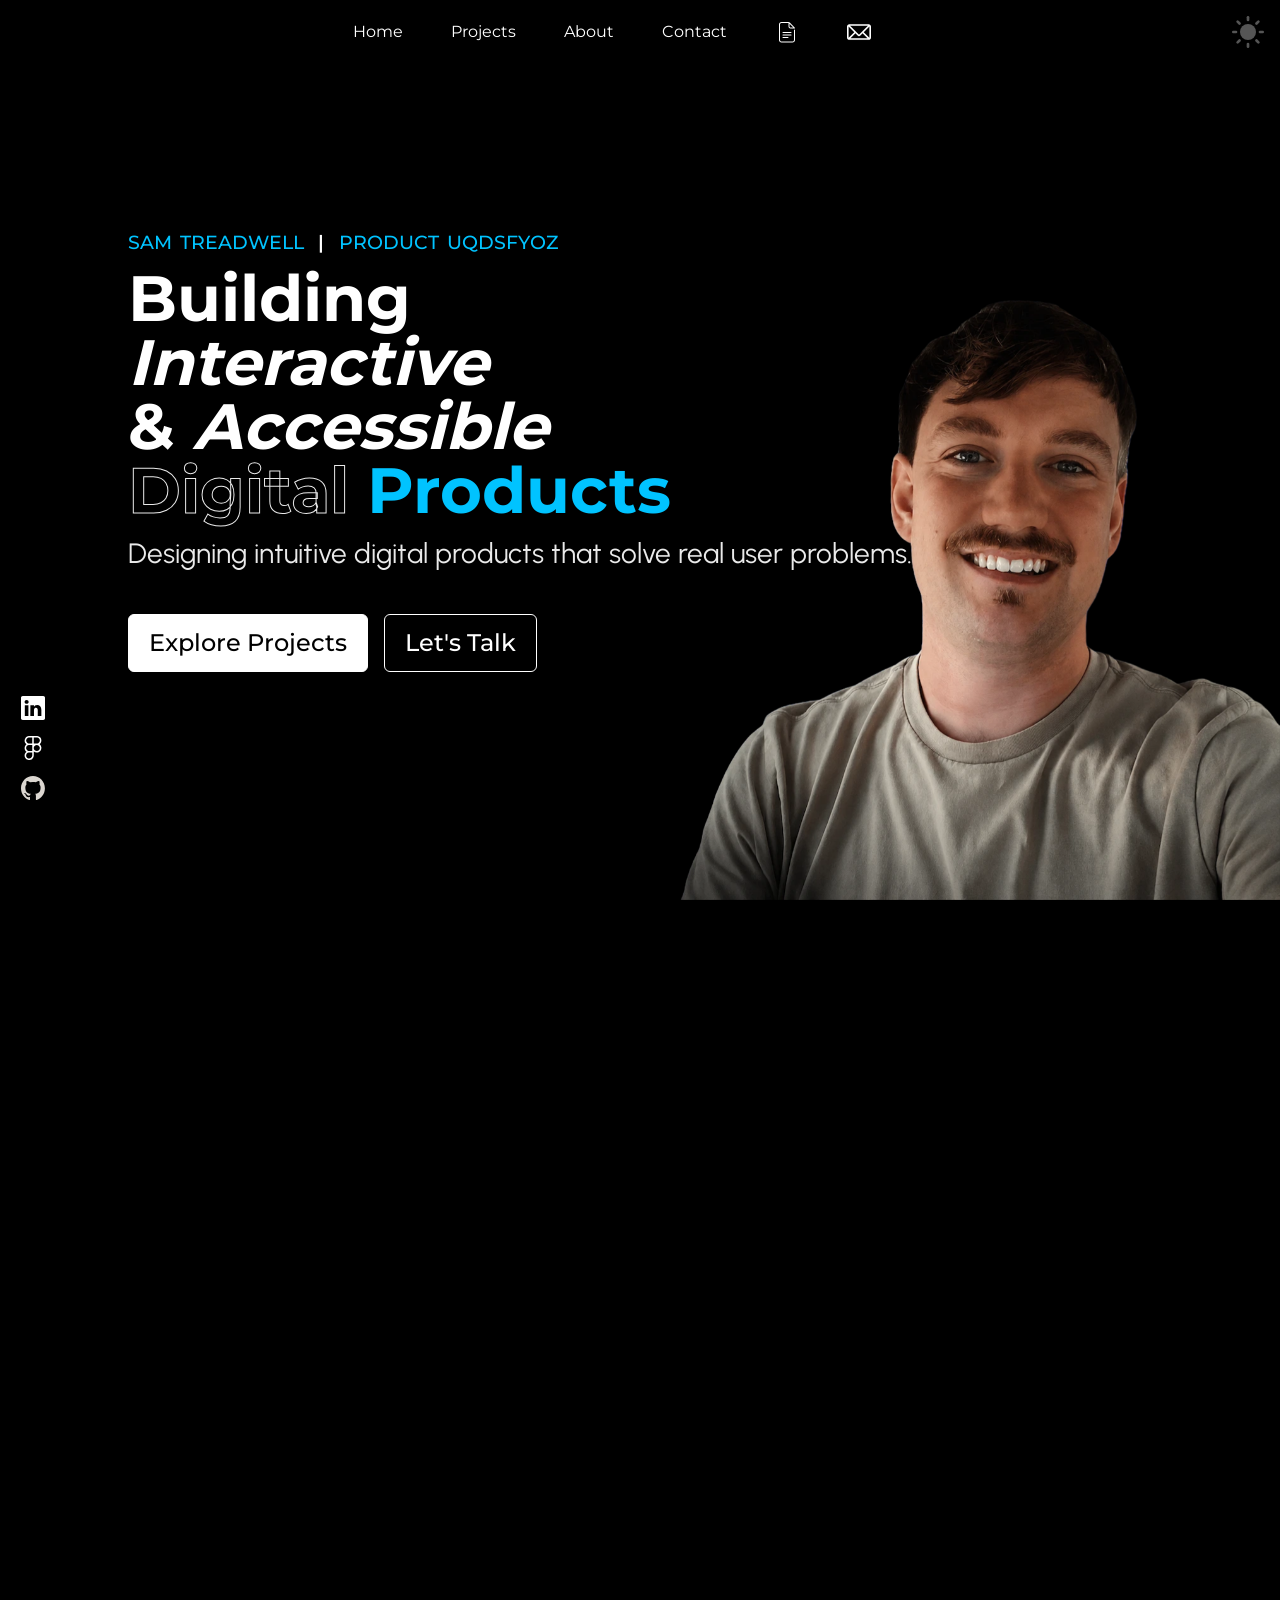
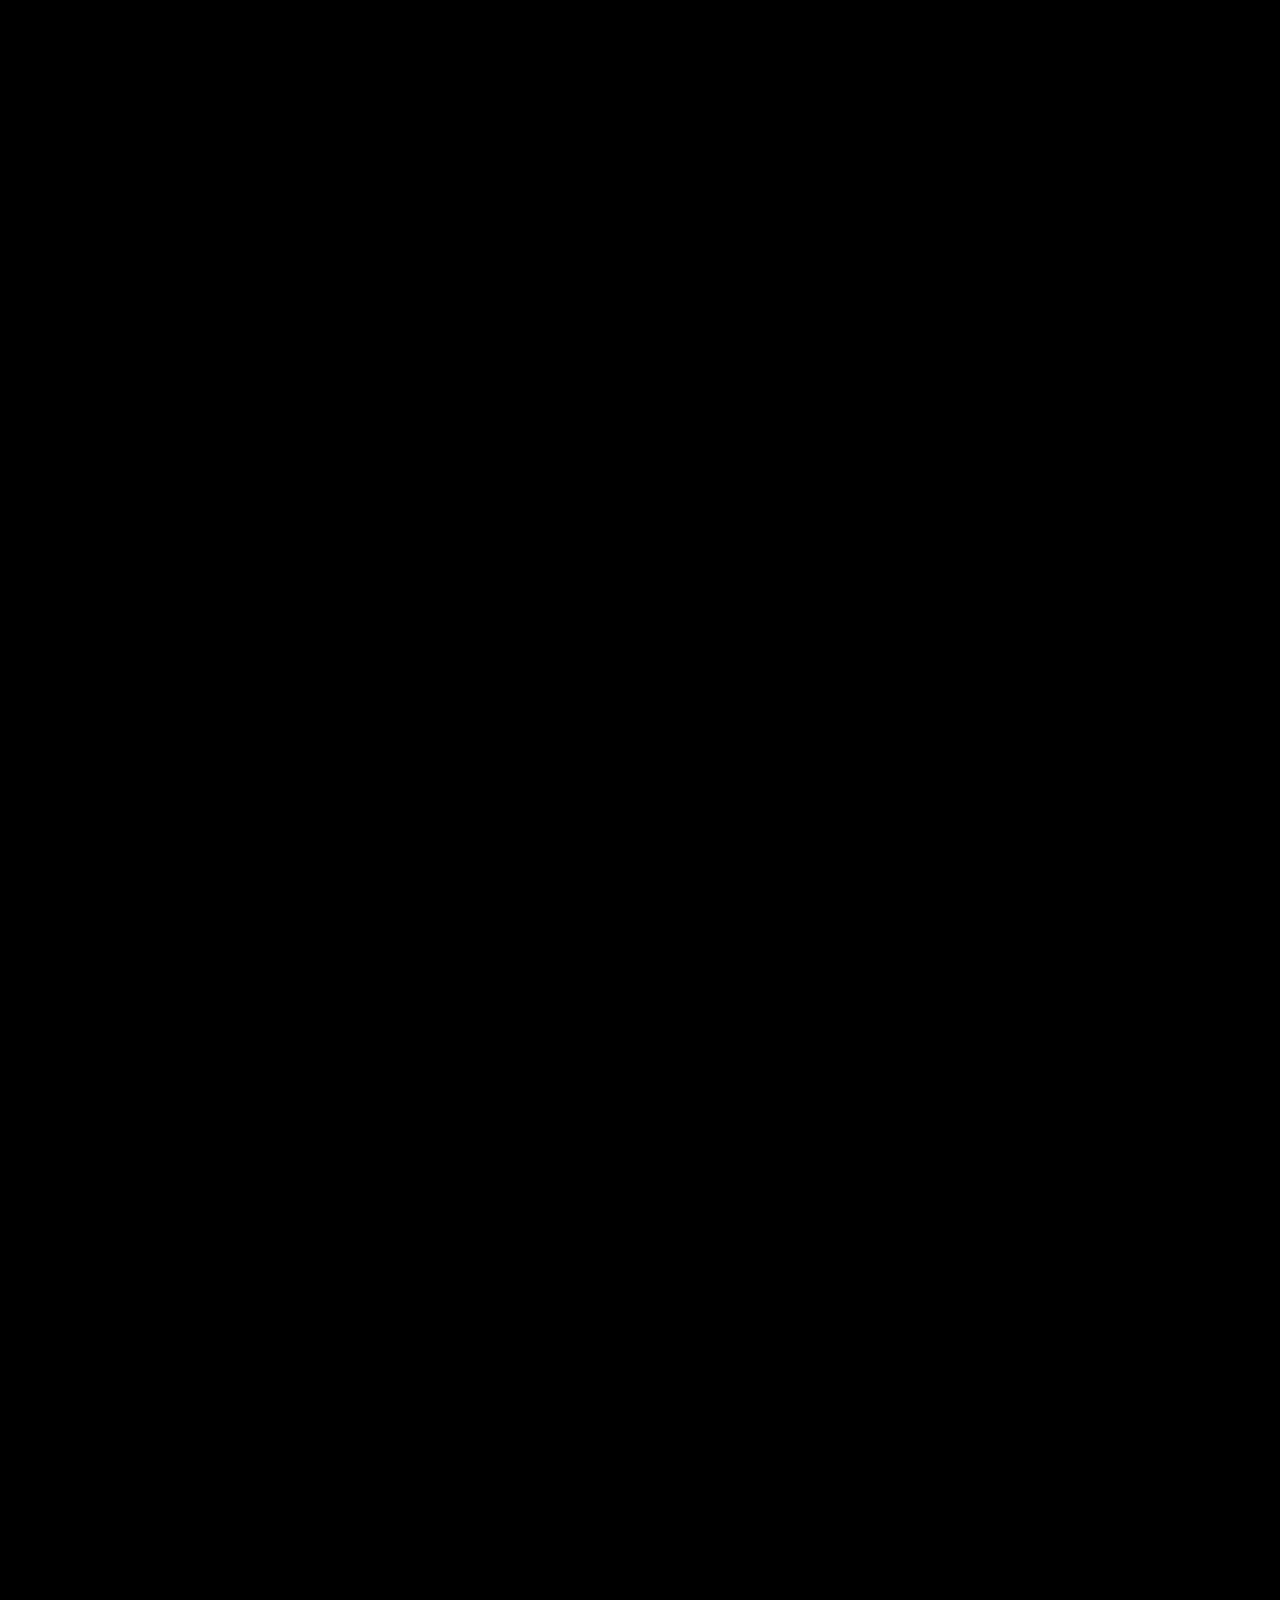
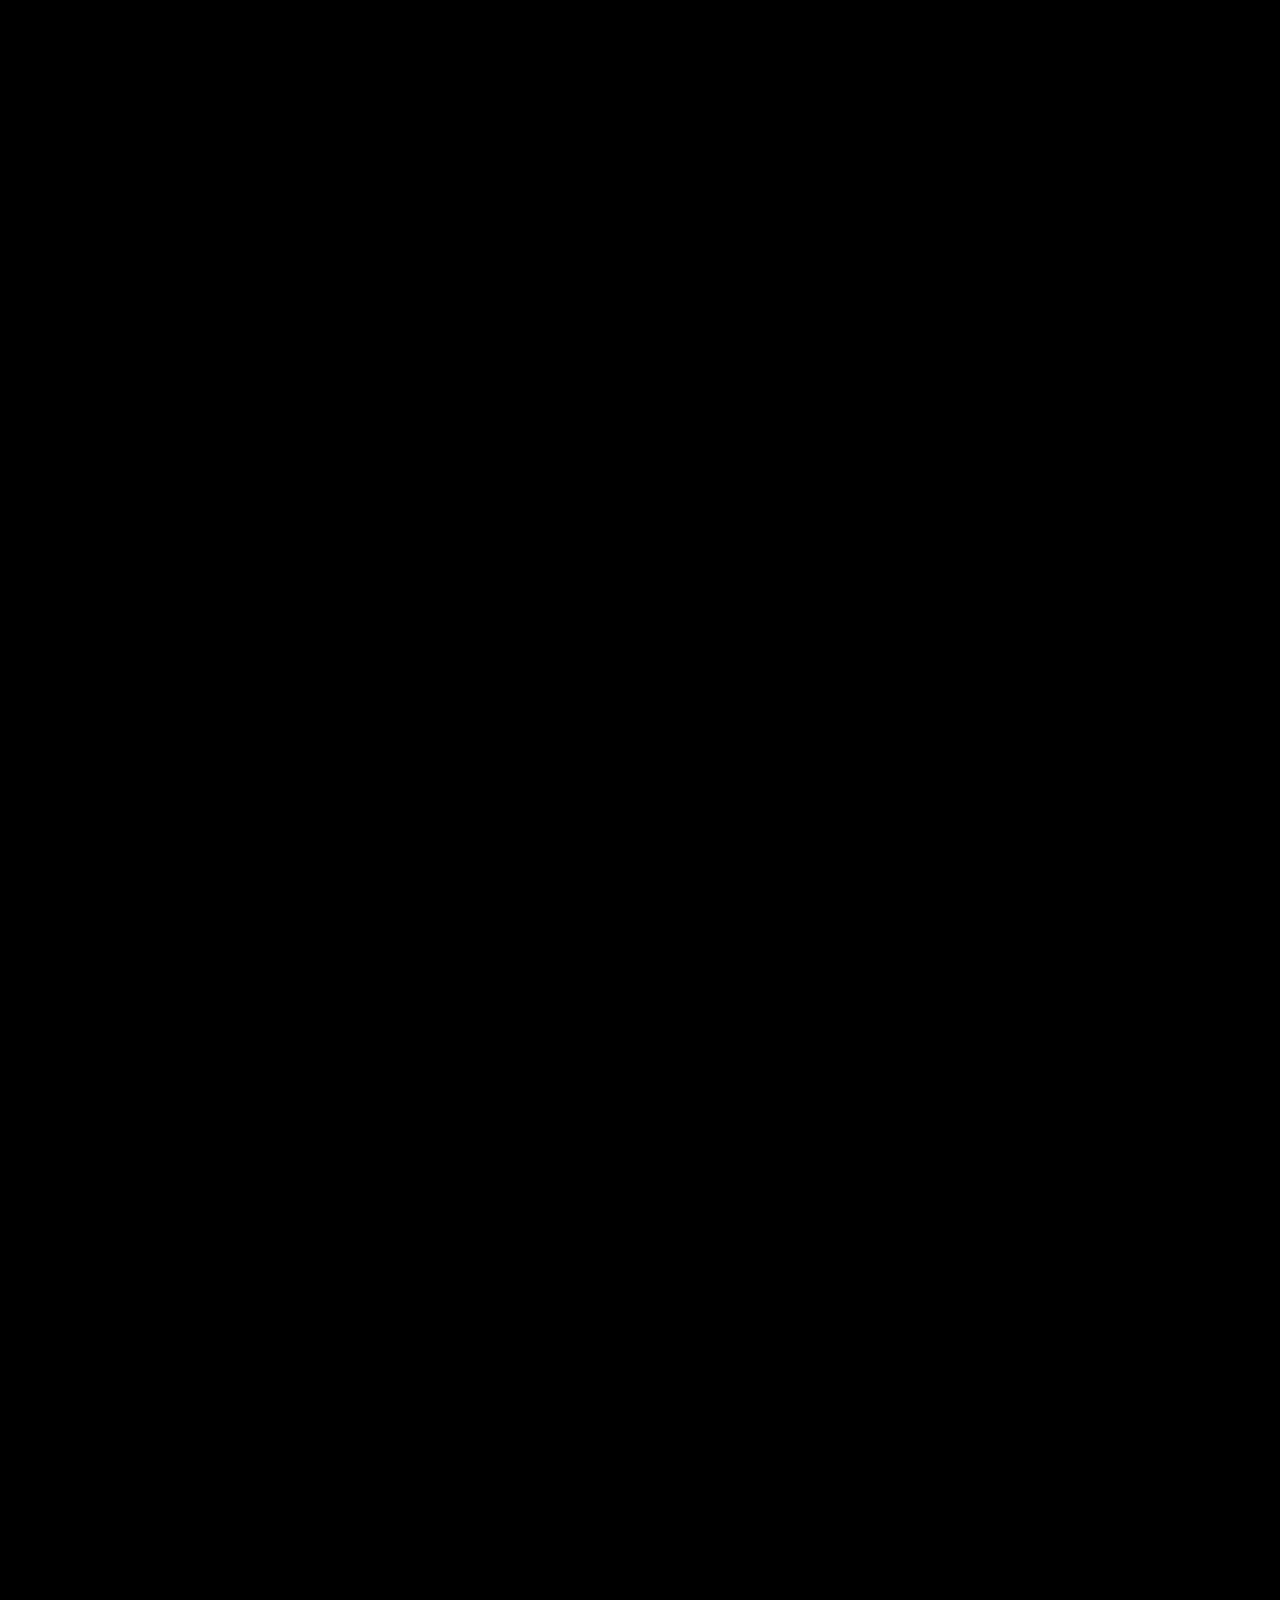
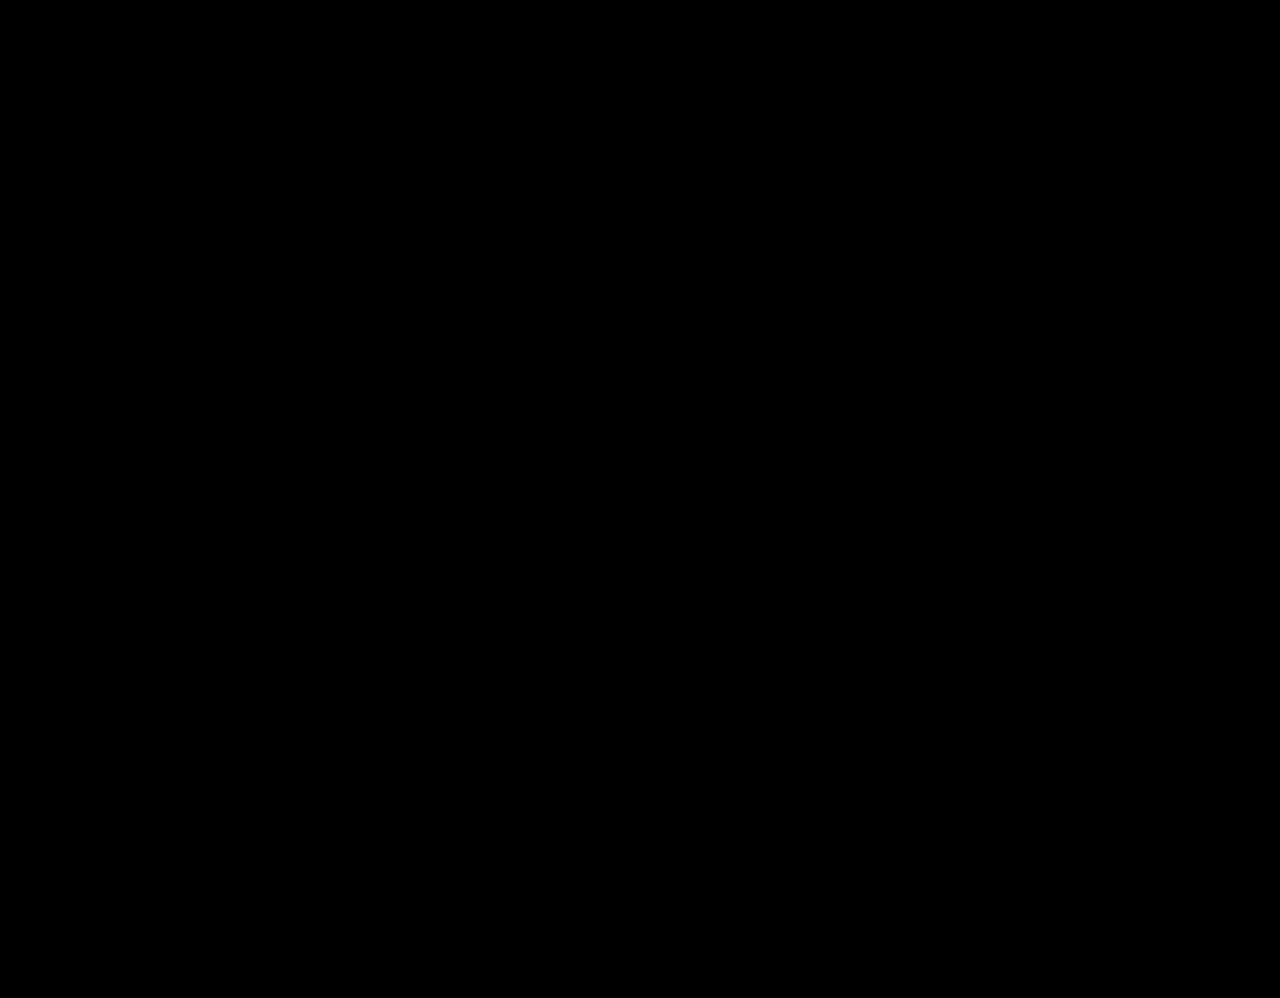
==== commit b01cc79a: "Adding updated header hero, text animations, fonts" ====
--- a/index.html
+++ b/index.html
@@ -130,29 +130,34 @@
     </div>
 
     <div class="home" id="home">
-      <div class="title">
-        <h2 class="name" id="name"></h2>
-        <h2 class="role">
-          <span class="dynamic-role-container">
+      <div class="title-container">
+        <div class="name-container">
+          <p class="name" id="name"></p>
+        </div>
+        <h2 class="title">
+          <span class="dynamic-title-container">
             <span class="primary-wipe"></span>
-            <span class="primary-role">Product Designer</span>
+            <span class="primary-title">Building<br>
+            <span class="accent">Interactive</span><br>
+            & <span class="accent">Accessible</span><br>
+            <span class="digital">Digital</span> <span class="products">Products</span>
           </span>
         </h2>
-        <p class="sub-text animate-block">
+        <p class="sub-title animate-block">
           <span class="wipe"></span>
-          <span class="text">Bridging UX and frontend development to create intuitive,</span>
+          <span class="text">Designing intuitive digital products that solve real user problems.</span>
         </p>
-        <p class="sub-text animate-block">
+        <p class="sub-title animate-block">
           <span class="wipe"></span>
-          <span class="text">accessible digital products.</span>
+          <span class="text"></span>
         </p>
         <div class="cta-buttons">
-          <a class="cta-btn" href="#projects" data-target="#projects">View My Work</a>
-          <a class="cta-btn" href="contact.html" data-target="#contact">Get In Touch</a>
+          <a class="cta-btn-1" href="#projects" data-target="#projects">Explore Projects</a>
+          <a class="cta-btn-2" href="contact.html" data-target="#contact">Let's Talk</a>
         </div>
       </div>
       <div class="cover-img-container">
-        <img class="cover-img" src="/images/hero-headshot.webp" fetchpriority="high" alt="Headshot image"/>
+        <img class="cover-img" src="/images/headshot.webp" fetchpriority="high" alt="Headshot image"/>
       </div>
       <video autoplay muted loop playsinline preload="auto" id="bg-video">
         <source id="video-source" type="video/mp4"/>
@@ -160,7 +165,7 @@
       </video>
     </div>
 
-    <div class="page-content">
+    <!-- <div class="page-content">
       <div class="work-type">
         <div class="work-type-container">
           <h2>
@@ -169,7 +174,7 @@
           </h2>
           <h2 class="case-studies-text">Case Studies</h2>
         </div>
-      </div>
+      </div> -->
 
       <div class="projects" id="projects"></div>
 
--- a/css/styles.css
+++ b/css/styles.css
@@ -94,7 +94,7 @@
   justify-content: center;
   align-items: center;
   text-align: center;
-  gap: 3rem;
+  gap: 2rem;
   width: 100%;
 }
 
@@ -124,6 +124,20 @@
   backdrop-filter: blur(12px); 
   -webkit-backdrop-filter: blur(12px); 
 }
+
+/* .nav-blur {
+    backdrop-filter: blur(12px);
+    -webkit-backdrop-filter: blur(12px);
+    background: rgba(0, 0, 0, 0.05);
+    padding: 8px 12px;
+    border-radius: 10px;
+} */
+
+/* .navbar-nav {
+  background-color: var(--nav-bg-color) !important; 
+  backdrop-filter: blur(12px); 
+  -webkit-backdrop-filter: blur(12px); 
+} */
 
 .theme-toggle-container {
   display: flex;
@@ -193,6 +207,7 @@
   padding: 10px 16px;
   border-radius: 8px;
   font-family: 'Urbanist';
+  font-weight: 400;
   font-size: 14px;
   opacity: 0;
   pointer-events: none;
@@ -371,7 +386,8 @@
   border-radius: 6px;
   font-size: 0.85rem;
   white-space: nowrap;
-  font-family: 'Montserrat-Medium';
+  font-family: 'Montserrat';
+  font-weight: 500;
 }
 
 .pill {
@@ -381,16 +397,6 @@
 .pill:hover {
   transform: translateY(-2px);
   box-shadow: 0 4px 10px rgba(0,0,0,0.08);
-}
-
-.category-pill.project {
-  background-color: #e9e4ff; /* light purple */
-  color: #5a3df0;
-}
-
-.category-pill.case-study {
-  background-color: #fff6cc; /* light yellow */
-  color: #b38b00;
 }
 
 .skill-pill {
@@ -404,6 +410,7 @@
   justify-content: space-between;
   background-color: var(--bg-color);
   font-family: 'Urbanist';
+  font-weight: 400;
   color: var(--font-color-secondary);
   font-size: 24px;
   flex: 1 1 300px;
@@ -427,9 +434,11 @@
 }
 
 .desc h2 {
-  font-family: 'Urbanist-SemiBold';
+  font-family: 'Urbanist';
+  font-weight: 600;
   color: var(--font-color);
   font-size: clamp(36px, 8vw, 50px);
+  line-height: 1;
   margin-bottom: 20px;
 }
 
@@ -454,6 +463,7 @@
   display: flex;
   align-self: flex-start;
   font-family: 'Urbanist';
+  font-weight: 400;
   color: black;
   text-decoration: none;
   margin-top: auto;
@@ -648,18 +658,21 @@
 }
 
 .about-text h2 {
-  font-family: 'Urbanist-SemiBold';
+  font-family: 'Urbanist';
+  font-weight: 600;
   font-size: clamp(36px, 8vw, 50px);
 }
 
 .about-text p {
   font-family: 'Urbanist';
+  font-weight: 400;
   font-size: 24px;
   color: var(--font-color-secondary);
 }
 
 .contact-btn {
   font-family: 'Urbanist';
+  font-weight: 400;
   color: black;
   text-decoration: none;
   font-size: 24px;
@@ -739,7 +752,8 @@
 }
 
 .contact-title h2 {
-  font-family: 'Urbanist-SemiBold';
+  font-family: 'Urbanist';
+  font-weight: 600;
   font-size: clamp(40px, 6vh, 50px);
 }
 
@@ -749,6 +763,7 @@
 
 .contact-inputs {
   font-family: 'Montserrat';
+  font-weight: 400;
   width: 100%;
   border: none;
   border-radius: 6px;
@@ -761,6 +776,7 @@
   position: relative;
   overflow: hidden;
   font-family: 'Urbanist';
+  font-weight: 400;
   color: black;
   text-decoration: none;
   font-size: 20px;
@@ -878,6 +894,7 @@
   background-color: var(--bg-color);
   color: var(--font-color);
   font-family: 'Montserrat';
+  font-weight: 400;
 }
 
 @media (max-width: 1232px) {
@@ -927,7 +944,6 @@
     display: flex;
     flex-direction: column;
     align-items: center;
-    gap: 2rem;
     width: 100%;
     flex: 1;
   }
--- a/css/role.css
+++ b/css/role.css
@@ -1,8 +1,9 @@
 .name {
-    font-family: 'GABRWFFR';
-    font-size: clamp(16px, 4.46vw, 40px);
-    color: #929292;
-    letter-spacing: 0.12rem;
+    font-family: 'Montserrat';
+    font-weight: 500;
+    font-size: clamp(12px, 1.5vw, 22px);
+    color: #00c3ff;
+    margin: 0;
     opacity: 0;
     transition: opacity 4.25s ease, transform 4.25s ease;
 }
@@ -11,7 +12,26 @@
     opacity: 1;
 }
 
-.title {
+.name-container {
+    display: flex;
+    align-items: center;
+    gap: 1rem;
+    margin-bottom: 10px;
+}
+
+.pipe {
+    color: var(--font-color);
+    opacity: 1;
+    font-weight: 600;
+    margin: 0 6px;
+}
+
+.letter, .pipe {
+    display: inline-block;
+    min-width: 0.6ch;
+}
+
+.title-container {
     position: relative;
     display: flex;
     width: 100%;
@@ -22,21 +42,39 @@
     z-index: 1;
 }
 
-.role {
+.title {
     position: relative;
     display: flex;
-    font-size: clamp(38px, 10vw, 90px);
+    font-size: clamp(38px, 5vw, 90px);
+    font-family: 'Montserrat';
+    font-weight: 700;
+    line-height: 1;
     justify-content: center;
     align-items: center;
     margin-bottom: 10px;
     padding: 0;
 }
 
-.sub-text {
+.accent {
+    font-style: italic;
+}
+
+.digital {
+    color: transparent;
+    -webkit-text-stroke: 1px var(--font-color-secondary);
+}
+
+.products {
+    color: #00c3ff;
+}
+
+.sub-title {
     position: relative;
     display: flex;
     flex-direction: column;
     font-family: 'Urbanist';
+    font-weight: 400;
+    color: var(--font-color-secondary);
     font-size: clamp(20px, 3vw, 28px);
     margin: 0;
 }
@@ -46,7 +84,7 @@
     position: absolute;
     top: 0;
     left: 0;
-    height: 100%;
+    height: 102%;
     width: 0%;
     background-color: #00c3ff;
     z-index: 2;
@@ -66,29 +104,44 @@
     opacity: 1;
 }
 
-.cta-buttons a {
+.cta-btn-1 {
     position: relative;
     overflow: hidden;
-    font-family: 'Urbanist';
+    font-family: 'Montserrat';
+    font-weight: 500;
     color: var(--bg-color);
-    font-size: clamp(16px, 2.5vw, 24px);
+    font-size: clamp(14px, 2.5vw, 24px);
     text-decoration: none;
-    border: 2px solid var(--font-color);
+    border: 1px solid var(--font-color);
     background-color: var(--font-color);
     padding: 10px 20px;
     border-radius: 6px;
-    transition: 
-        color 0.3s ease, 
-        background-color 0.3s ease, 
-        border-color 0.3s ease;
+    transition: transform 0.2s ease, box-shadow 0.2s ease;
     cursor: pointer;
     z-index: 1;
 }
 
-.cta-buttons a:hover {
+.cta-btn-2 {
+    position: relative;
+    overflow: hidden;
+    font-family: 'Montserrat';
+    font-weight: 500;
     color: var(--font-color);
+    font-size: clamp(14px, 2.5vw, 24px);
+    text-decoration: none;
+    border: 1px solid var(--font-color);
     background-color: var(--bg-color);
-    border: 2px solid var(--font-color);
+    padding: 10px 20px;
+    border-radius: 6px;
+    transition: transform 0.2s ease, box-shadow 0.2s ease;
+    cursor: pointer;
+    z-index: 1;
+}
+
+.cta-btn-1:hover,
+.cta-btn-2:hover {
+  transform: translateY(-4px);
+  box-shadow: 0 4px 10px rgba(0,0,0,0.08);
 }
 
 .cover-img-container {
@@ -101,7 +154,7 @@
 }
 
 .cover-img {
-    width: clamp(250px, 40vw, 800px);
+    width: clamp(600px, 42vw, 925px);
     height: auto;
     opacity: 0;
     transition: opacity 4.25s ease, transform 4.25s ease;
--- a/css/fonts.css
+++ b/css/fonts.css
@@ -1,15 +1,31 @@
 @font-face {
     font-family: 'Montserrat';
     src: url('../fonts/Montserrat-Regular.woff2') format('woff2');
-    font-weight: normal;
+    font-weight: 400;
     font-style: normal;
     font-display: swap;
 }
 
 @font-face {
-    font-family: 'Montserrat-Medium';
+    font-family: 'Montserrat';
     src: url('../fonts/Montserrat-Medium.woff2') format('woff2');
-    font-weight: normal;
+    font-weight: 500;
+    font-style: normal;
+    font-display: swap;
+}
+
+@font-face {
+    font-family: 'Montserrat';
+    src: url('../fonts/Montserrat-SemiBold.woff2') format('woff2');
+    font-weight: 600;
+    font-style: normal;
+    font-display: swap;
+}
+
+@font-face {
+    font-family: 'Montserrat';
+    src: url('../fonts/Montserrat-Bold.woff2') format('woff2');
+    font-weight: 700;
     font-style: normal;
     font-display: swap;
 }
@@ -17,15 +33,23 @@
 @font-face {
     font-family: 'Urbanist';
     src: url('../fonts/Urbanist-Regular.woff2') format('woff2');
-    font-weight: normal;
+    font-weight: 400;
     font-style: normal;
     font-display: swap;
 }
 
 @font-face {
-    font-family: 'Urbanist-SemiBold';
+    font-family: 'Urbanist';
     src: url('../fonts/Urbanist-SemiBold.woff2') format('woff2');
-    font-weight: normal;
+    font-weight: 600;
+    font-style: normal;
+    font-display: swap;
+}
+
+@font-face {
+    font-family: 'Urbanist';
+    src: url('../fonts/Urbanist-Bold.woff2') format('woff2');
+    font-weight: 700;
     font-style: normal;
     font-display: swap;
 }
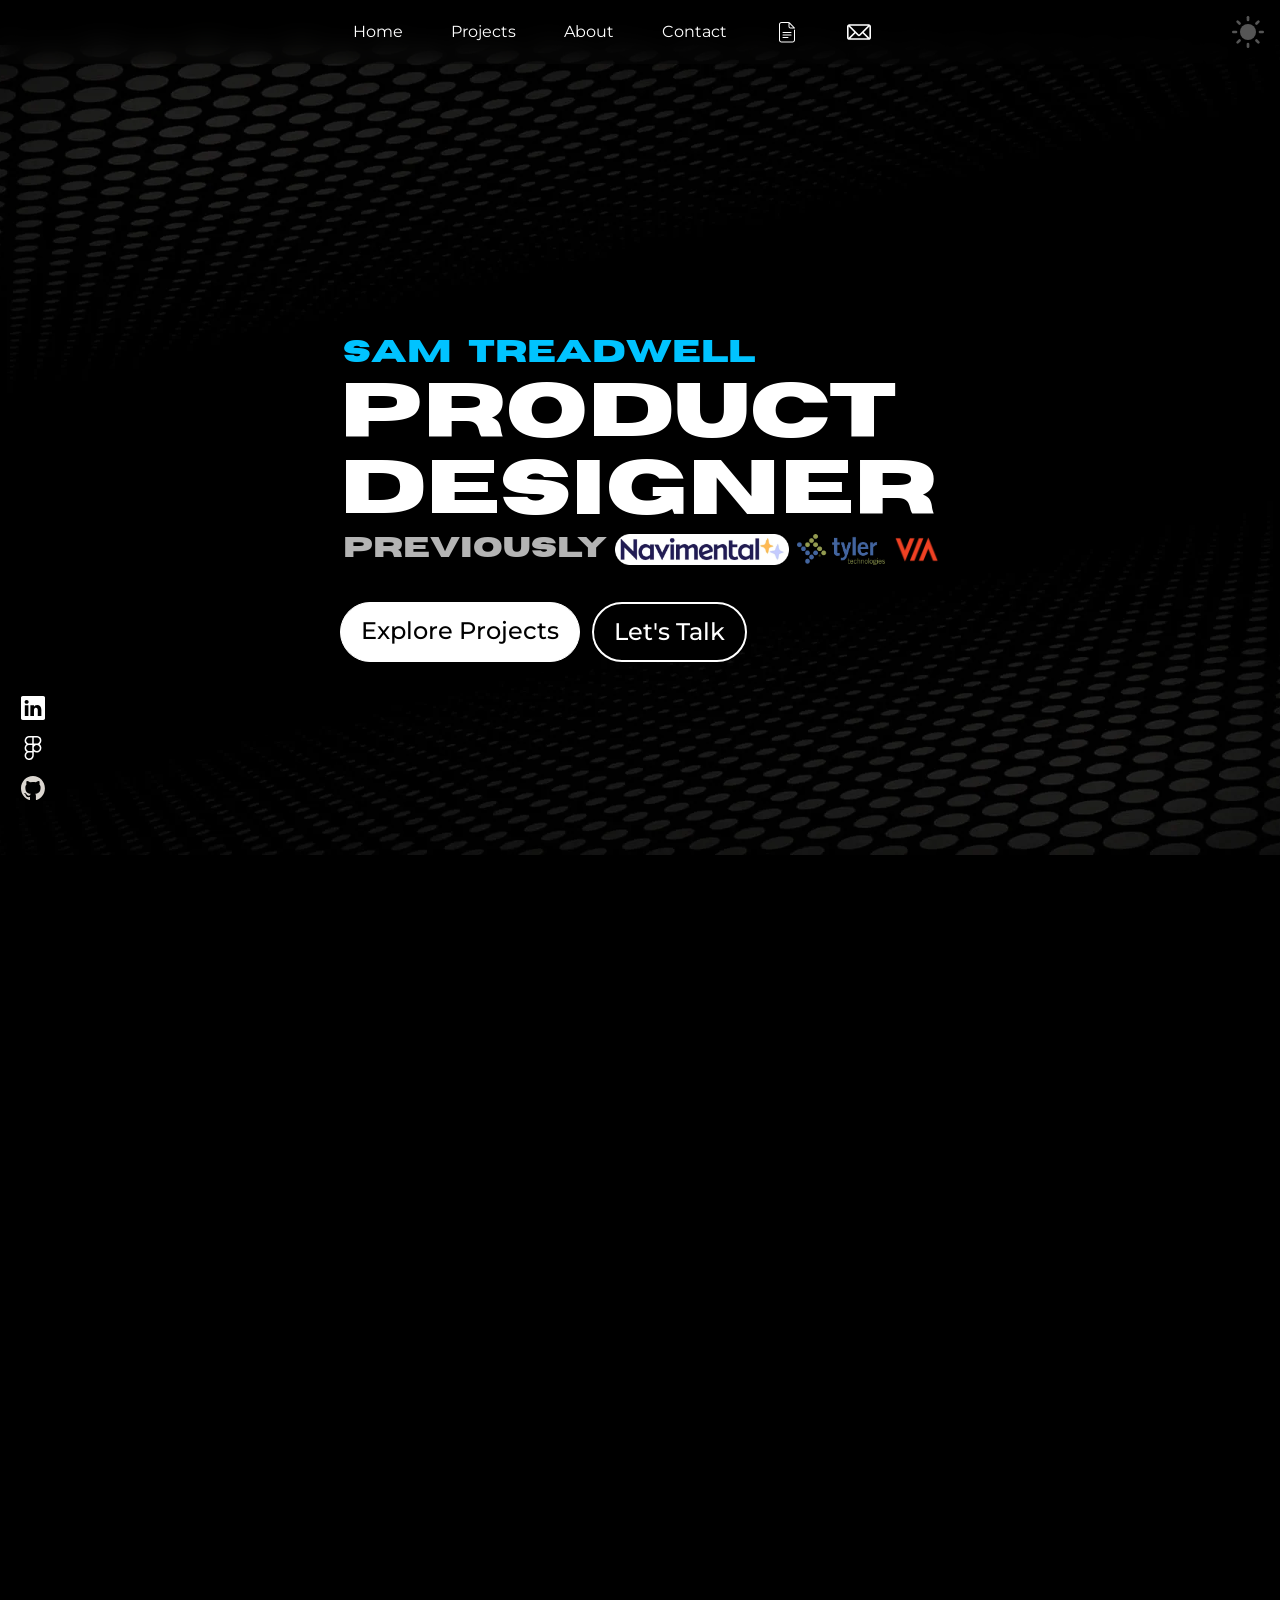
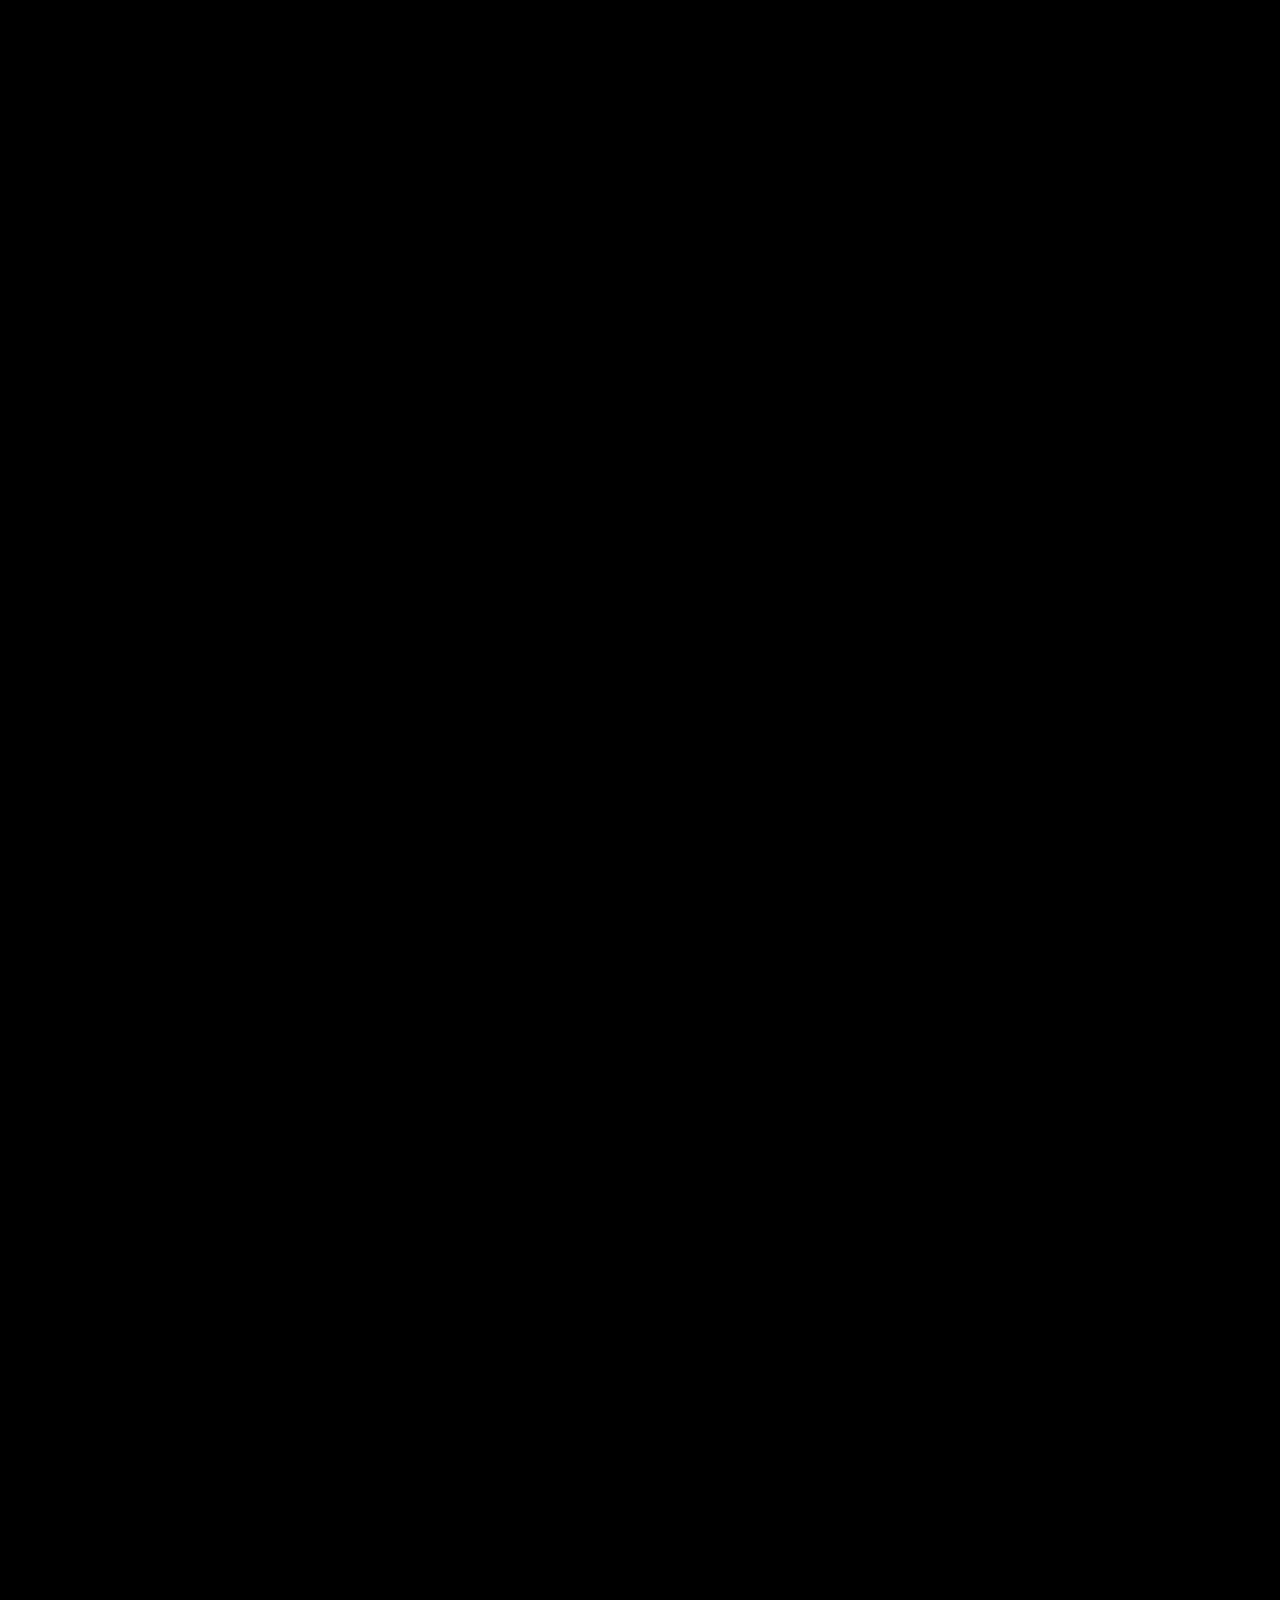
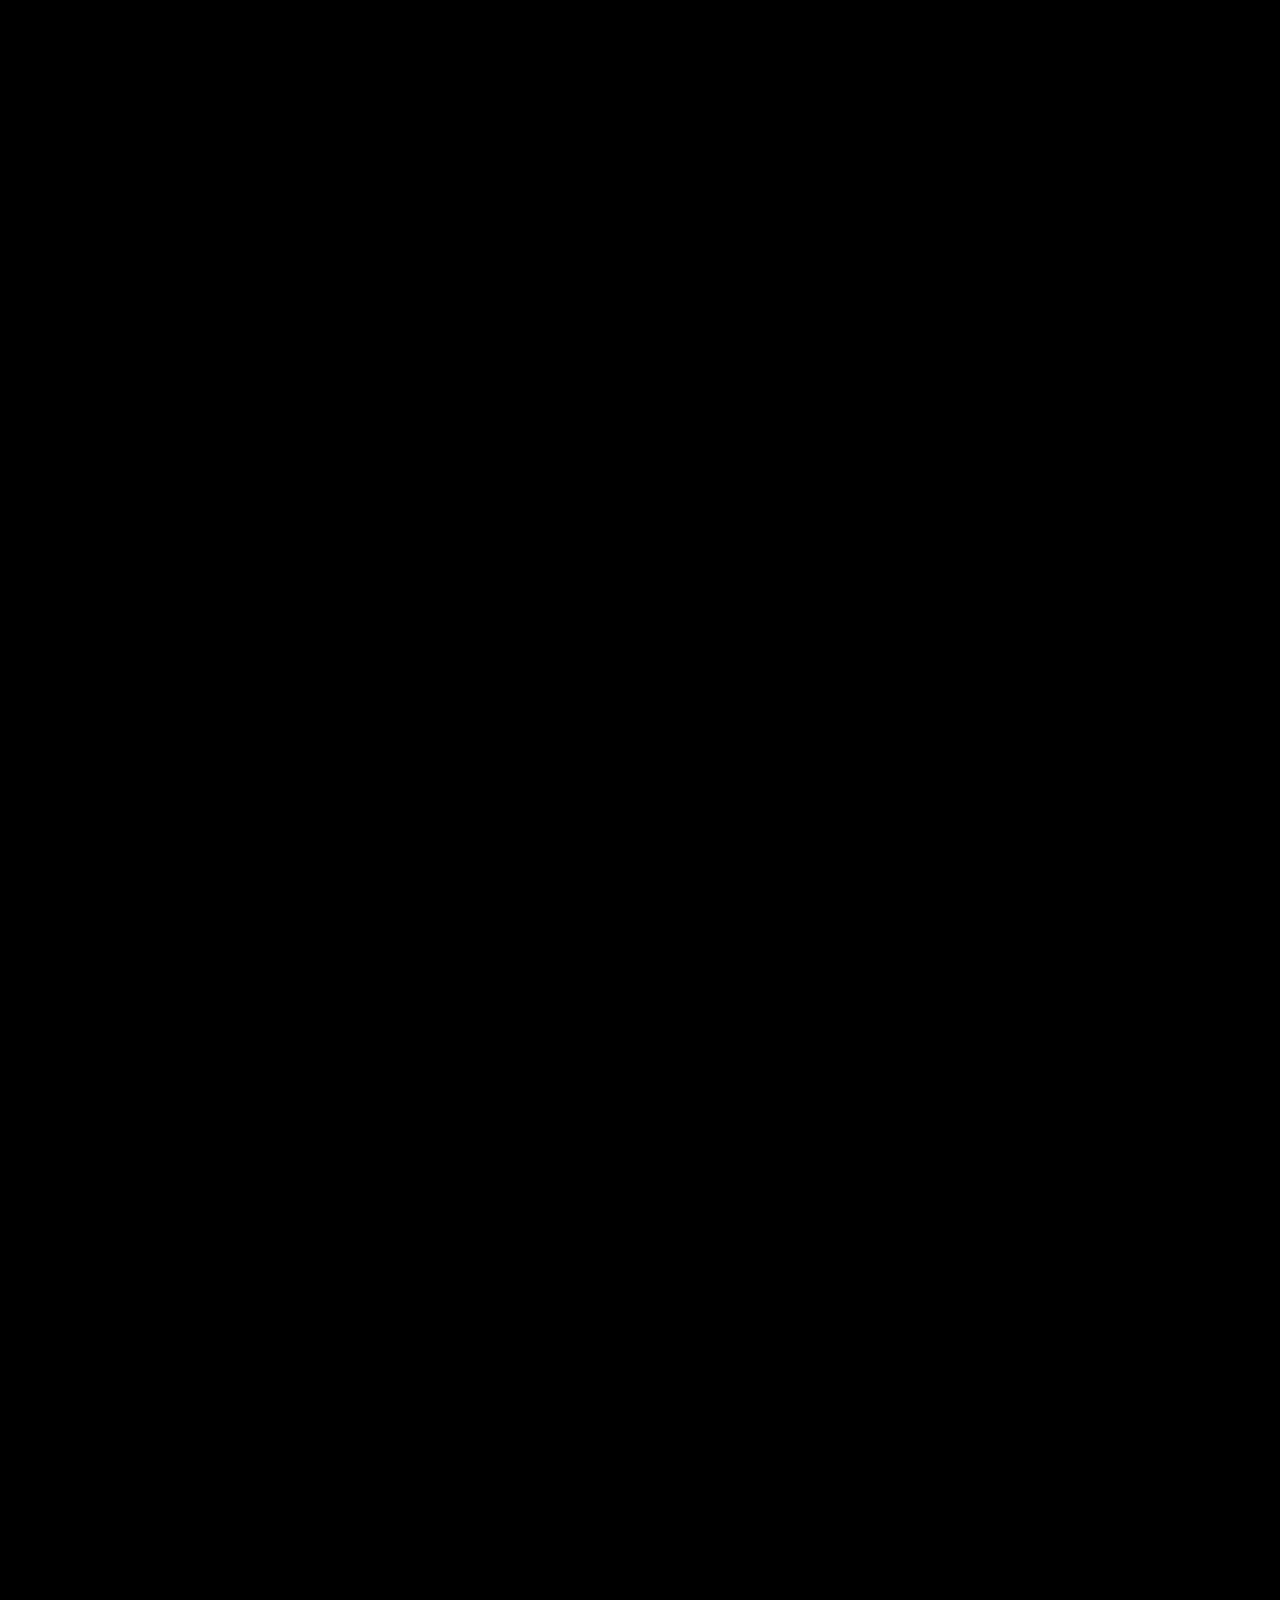
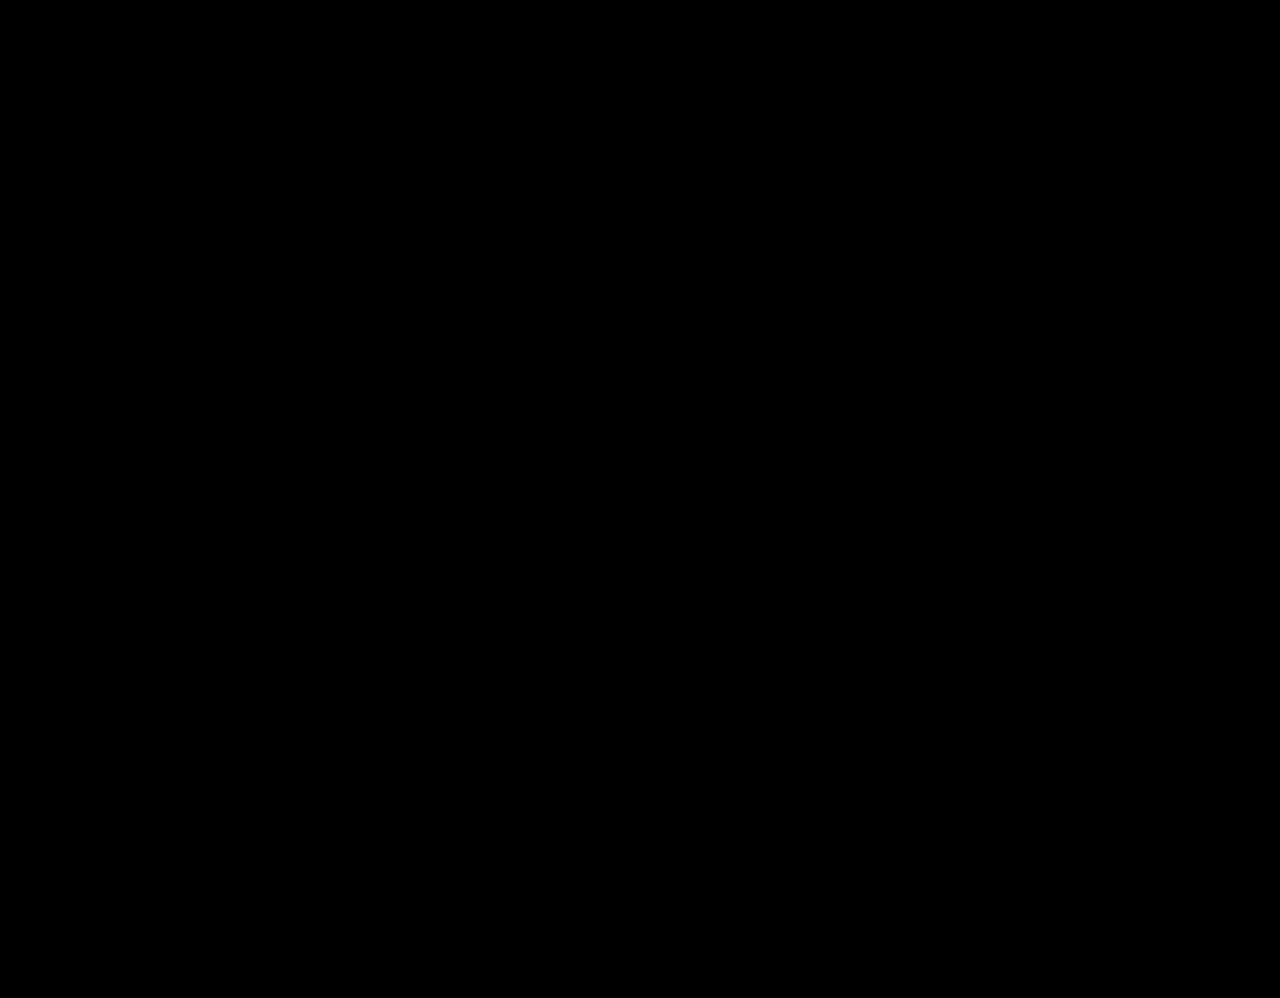
==== commit a651bdba: "Adding new header/hero section with animations" ====
--- a/index.html
+++ b/index.html
@@ -10,7 +10,7 @@
     <link href="https://cdn.jsdelivr.net/npm/bootstrap@5.3.3/dist/css/bootstrap.min.css" rel="stylesheet" integrity="sha384-QWTKZyjpPEjISv5WaRU9OFeRpok6YctnYmDr5pNlyT2bRjXh0JMhjY6hW+ALEwIH" crossorigin="anonymous"/>
     <link rel="stylesheet" href="./css/styles.css"/>
     <link rel="stylesheet" href="./css/theme.css"/>
-    <link rel="stylesheet" href="./css/role.css"/>
+    <link rel="stylesheet" href="./css/header.css"/>
     <link rel="stylesheet" href="./css/fonts.css"/>
 
     <meta name="description" content="Product Designer bridging user experience design and frontend development to build intuitive and interactive digital experiences."/>
@@ -130,39 +130,50 @@
     </div>
 
     <div class="home" id="home">
+      <div class="sticky-note">
+        <img src="/images/sticky-note.webp" fetchpriority="high" alt="Sticky note message: I design for function. I build for people."/>
+      </div>
+      <div id="arrow">
+        <img id="arrow-img" fetchpriority="high" alt="Dotted arrow pointing to Explore Projects and Let's Talk buttons"/>
+      </div>
       <div class="title-container">
-        <div class="name-container">
-          <p class="name" id="name"></p>
-        </div>
-        <h2 class="title">
-          <span class="dynamic-title-container">
-            <span class="primary-wipe"></span>
-            <span class="primary-title">Building<br>
-            <span class="accent">Interactive</span><br>
-            & <span class="accent">Accessible</span><br>
-            <span class="digital">Digital</span> <span class="products">Products</span>
-          </span>
-        </h2>
-        <p class="sub-title animate-block">
-          <span class="wipe"></span>
-          <span class="text">Designing intuitive digital products that solve real user problems.</span>
-        </p>
-        <p class="sub-title animate-block">
-          <span class="wipe"></span>
-          <span class="text"></span>
-        </p>
+        <div class="top-content">
+          <div class="name-container">
+            <p class="name" id="name"></p>
+          </div>
+          <h2 class="title">
+            <span class="dynamic-title-container">
+              <span class="primary-wipe"></span>
+              <span class="title-text">Product<br>Designer</span>
+            </span>
+          </h2>
+          <div class="sub-logos">
+            <p class="previously">Previously</p>
+            <a class="logo-link" href="https://navimental.com" target="_blank">
+              <img class="logo" src="/images/navimental-logo.webp" alt="Navimental logo + web link">
+            </a>
+            <a class="logo-link" href="https://www.tylertech.com" target="_blank">
+              <img class="logo" src="/images/tyler-technologies-logo.webp" alt="Tyler Technologies logo + web link"> 
+            </a>
+            <a class="logo-link" href="https://www.theviaagency.com" target="_blank">
+              <img class="logo"src="/images/the-via-agency-logo.webp" alt="The VIA Agency logo + web link">
+            </a>
+          </div>
+        </div>
         <div class="cta-buttons">
           <a class="cta-btn-1" href="#projects" data-target="#projects">Explore Projects</a>
           <a class="cta-btn-2" href="contact.html" data-target="#contact">Let's Talk</a>
         </div>
       </div>
+      <div id="ux-engineer">
+        <img id="ux-engineer-img" alt="UX Engineer pill"/>
+      </div>
       <div class="cover-img-container">
         <img class="cover-img" src="/images/headshot.webp" fetchpriority="high" alt="Headshot image"/>
       </div>
-      <video autoplay muted loop playsinline preload="auto" id="bg-video">
-        <source id="video-source" type="video/mp4"/>
-        Your browser does not support the video tag.
-      </video>
+      <div id="header-background">
+        <img id="background-img" alt="Abstract header background"/>
+      </div>
     </div>
 
     <!-- <div class="page-content">
@@ -232,7 +243,7 @@
     <script type="module" src="/js/index.js" defer></script>
     <script type="module" src="/js/theme.js" defer></script>
     <script type="module" src="/js/name.js" defer></script>
-    <script type="module" src="/js/role.js" defer></script>
+    <script type="module" src="/js/header.js" defer></script>
     <script type="module" src="/js/projects.js" defer></script>
   </body>
 </html>
--- a/css/styles.css
+++ b/css/styles.css
@@ -237,22 +237,17 @@
   justify-content: center;
   align-items: center;
   width: 100%;
-  min-height: 100vh;
+  height: 100vh;
   padding: 0 10vw;
   transform-style: preserve-3d;
 }
 
-#bg-video {
+#header-background {
   position: absolute;
-  top: 0;
-  left: 0;
-  width: 100%;
-  height: 100%;
-  object-fit: cover;
-  transform: translateZ(-1px) scale(4);
+  object-fit: contain;
+  transform: translateZ(-1px) scale(2);
   z-index: -2;
   pointer-events: none;
-  filter: blur(2px);
 }
 
 .home::after {
@@ -281,12 +276,13 @@
   flex-direction: column;
   justify-content: center;
   align-items: center;
-  font-family: 'GABRWFFR';
   padding-top: 250px;
   background-color: var(--bg-color);
 }
 
 .work-type h2 {
+  font-family: 'Urbanist';
+  font-weight: 700;
   opacity: 0;
   transition: opacity 2.5s ease, transform 2.5s ease;
   font-size: clamp(36px, 10vw, 85px);
@@ -435,7 +431,7 @@
 
 .desc h2 {
   font-family: 'Urbanist';
-  font-weight: 600;
+  font-weight: 700;
   color: var(--font-color);
   font-size: clamp(36px, 8vw, 50px);
   line-height: 1;
@@ -897,11 +893,13 @@
   font-weight: 400;
 }
 
+@media (max-width: 1512px) {
+  #header-background {
+    transform: translateZ(-1px) scale(1.5);
+  }
+}
+
 @media (max-width: 1232px) {
-  .cover-img {
-    display: none;
-  }
-
   .headshot-container {
     display: flex;
     flex-basis: 100%;
--- a/css/header.css
+++ b/css/header.css
@@ -0,0 +1,305 @@
+.name {
+    font-family: 'Horizon';
+    font-weight: 400;
+    font-size: clamp(16px, 2.35vw, 43px);
+    color: #00c3ff;
+    margin: 0;
+    opacity: 0;
+    transition: opacity 5s ease, transform 5s ease;
+}
+
+.name.show {
+    opacity: 1;
+}
+
+.name-container {
+    margin-left: 7px;
+}
+
+.pipe {
+    color: var(--font-color);
+    opacity: 1;
+    font-weight: 600;
+    margin: 0 6px;
+}
+
+.letter, .pipe {
+    display: inline-block;
+    min-width: 0.6ch;
+}
+
+.sticky-note {
+    position: absolute;
+    top: 32vh;
+    left: 12vw;
+    z-index: 3;
+}
+
+.sticky-note img {
+    width: clamp(200px, 18vw, 325px);
+    opacity: 0;
+    transition: opacity 5s ease, transform 5s ease;
+}
+
+.sticky-note img.show {
+    opacity: 1;
+}
+
+#arrow {
+    position: absolute;
+    top: 47.5vh;
+    left: 19vw;
+    z-index: 2;
+}
+
+#arrow-img {
+    transform: rotate(2deg);
+    width: clamp(112px, 8.15vw, 154px);
+    opacity: 0;
+    transition: opacity 5s ease, transform 5s ease;
+}
+
+#arrow-img.show {
+    opacity: 1;
+}
+
+.title-container {
+    position: relative;
+    display: grid;
+    grid-template-rows: 1fr auto 1fr;
+    --hero-scale: clamp(40px, 6vw, 110px);
+    width: fit-content;
+    height: 100vh;
+    text-align: left;
+    margin: 0 auto;
+    z-index: 1;
+}
+
+.top-content {
+    grid-row: 2;
+}
+
+.title {
+    position: relative;
+    display: flex;
+    font-family: 'Horizon';
+    font-size: var(--hero-scale);
+    font-weight: 400;
+    line-height: 1;
+    justify-content: left;
+    align-items: left;
+    margin: 0;
+}
+
+.previously {
+    font-family: 'Horizon';
+    font-size: calc(var(--hero-scale) * 0.364);
+    color: #b4b4b4;
+    margin: 0;
+}
+
+.sub-logos {
+    display: flex;
+    flex-direction: row;
+    align-items: center;
+    gap: 0.5rem;
+    margin-left: 7px;
+    opacity: 0;
+    transition: opacity 5s ease, transform 5s ease;
+}
+
+.sub-logos.show {
+    opacity: 1;
+}
+
+.logo {
+    display: block;
+    height: calc(var(--hero-scale) * 0.395);
+}
+
+.accent {
+    font-style: italic;
+}
+
+.digital {
+    color: transparent;
+    -webkit-text-stroke: 1px var(--font-color-secondary);
+}
+
+.products {
+    color: #00c3ff;
+}
+
+.wipe,
+.primary-wipe {
+    position: absolute;
+    top: 0;
+    left: 0;
+    height: 102%;
+    width: 0%;
+    background-color: #00c3ff;
+    z-index: 2;
+    animation: none;
+    pointer-events: none;
+}
+
+.cta-buttons {
+    display: flex;
+    grid-row: 3;
+    justify-self: start;
+    align-self: flex-start;
+    margin-top: 32px;
+    gap: 0.75rem;
+    opacity: 0;
+    transition: opacity 5s ease, transform 5s ease;
+}
+
+.cta-buttons.show {
+    opacity: 1;
+}
+
+.cta-btn-1 {
+    position: relative;
+    overflow: hidden;
+    font-family: 'Montserrat';
+    font-weight: 500;
+    color: var(--bg-color);
+    font-size: clamp(14px, 2.5vw, 24px);
+    text-decoration: none;
+    border: 1px solid var(--font-color);
+    background-color: var(--font-color);
+    padding: 10px 20px;
+    border-radius: 30px;
+    transition: transform 0.2s ease, box-shadow 0.2s ease;
+    cursor: pointer;
+    z-index: 1;
+}
+
+.cta-btn-2 {
+    position: relative;
+    overflow: hidden;
+    font-family: 'Montserrat';
+    font-weight: 500;
+    color: var(--font-color);
+    font-size: clamp(14px, 2.5vw, 24px);
+    text-decoration: none;
+    border: 2px solid var(--font-color);
+    background-color: var(--bg-color);
+    padding: 10px 20px;
+    border-radius: 30px;
+    transition: transform 0.2s ease, box-shadow 0.2s ease;
+    cursor: pointer;
+    z-index: 1;
+}
+
+.cta-btn-1:hover,
+.cta-btn-2:hover {
+  transform: translateY(-4px);
+  box-shadow: 0 4px 10px rgba(0,0,0,0.08);
+}
+
+#ux-engineer {
+    position: absolute;
+    top: 30vh;
+    right: 24vw;
+    z-index: 3;
+}
+
+#ux-engineer-img {
+    width: clamp(135px, 10vw, 192px);
+    opacity: 0;
+    transition: opacity 5s ease, transform 5s ease;
+}
+
+#ux-engineer-img.show {
+    opacity: 1;
+}
+
+.cover-img-container {
+    position: absolute;
+    pointer-events: none;
+    display: flex;
+    z-index: 2;
+    bottom: 0;
+    right: 0;
+}
+
+.cover-img {
+    width: clamp(510px, 37vw, 760px);
+    height: auto;
+    opacity: 0;
+    transition: opacity 5s ease, transform 5s ease;
+}
+
+.cover-img.show {
+    opacity: 1;
+}
+
+@keyframes wipe-in-out {
+  0% { width: 0%; left: 0%; }
+  40% { width: 100%; left: 0%; }
+  60% { width: 100%; left: 0%; }
+  100% { width: 0%; left: 100%; }
+}
+
+@media (max-width: 2000px) {
+    .sticky-note {
+        left: 9vw;
+    }
+
+    #arrow {
+        left: 16vw;
+    }
+}
+
+@media (max-width: 1920px) {
+    .sticky-note {
+        left: 8vw;
+    }
+
+    #arrow {
+        left: 16vw;
+    }
+}
+
+@media (max-width: 1750px) {
+    .name-container {
+        margin-left: 3px;
+    }
+
+    .sub-logos {
+        margin-left: 3px;
+    }
+
+    #arrow {
+        top: 50vh;
+    }
+}
+
+@media (max-width: 1350px) {
+    #ux-engineer-img {
+        display: none;
+    }
+
+    .cover-img {
+        display: none;
+    }
+
+    .sticky-note img {
+        display: none;
+    }
+
+    #arrow-img {
+        display: none;
+    }
+}
+
+@media (max-width: 768px) {
+    .cta-buttons {
+        gap: 0.5rem;
+    }
+
+    .logo {
+        height: calc(var(--hero-scale) * 0.36);
+    }
+}
--- a/css/fonts.css
+++ b/css/fonts.css
@@ -31,6 +31,14 @@
 }
 
 @font-face {
+    font-family: 'Horizon';
+    src: url('../fonts/Horizon.woff2') format('woff2');
+    font-weight: 400;
+    font-style: normal;
+    font-display: swap;
+}
+
+@font-face {
     font-family: 'Urbanist';
     src: url('../fonts/Urbanist-Regular.woff2') format('woff2');
     font-weight: 400;
@@ -52,12 +60,4 @@
     font-weight: 700;
     font-style: normal;
     font-display: swap;
-}
-
-@font-face {
-    font-family: 'GABRWFFR';
-    src: url('../fonts/GABRWFFR.woff2') format('woff2');
-    font-weight: normal;
-    font-style: normal;
-    font-display: swap;
 }
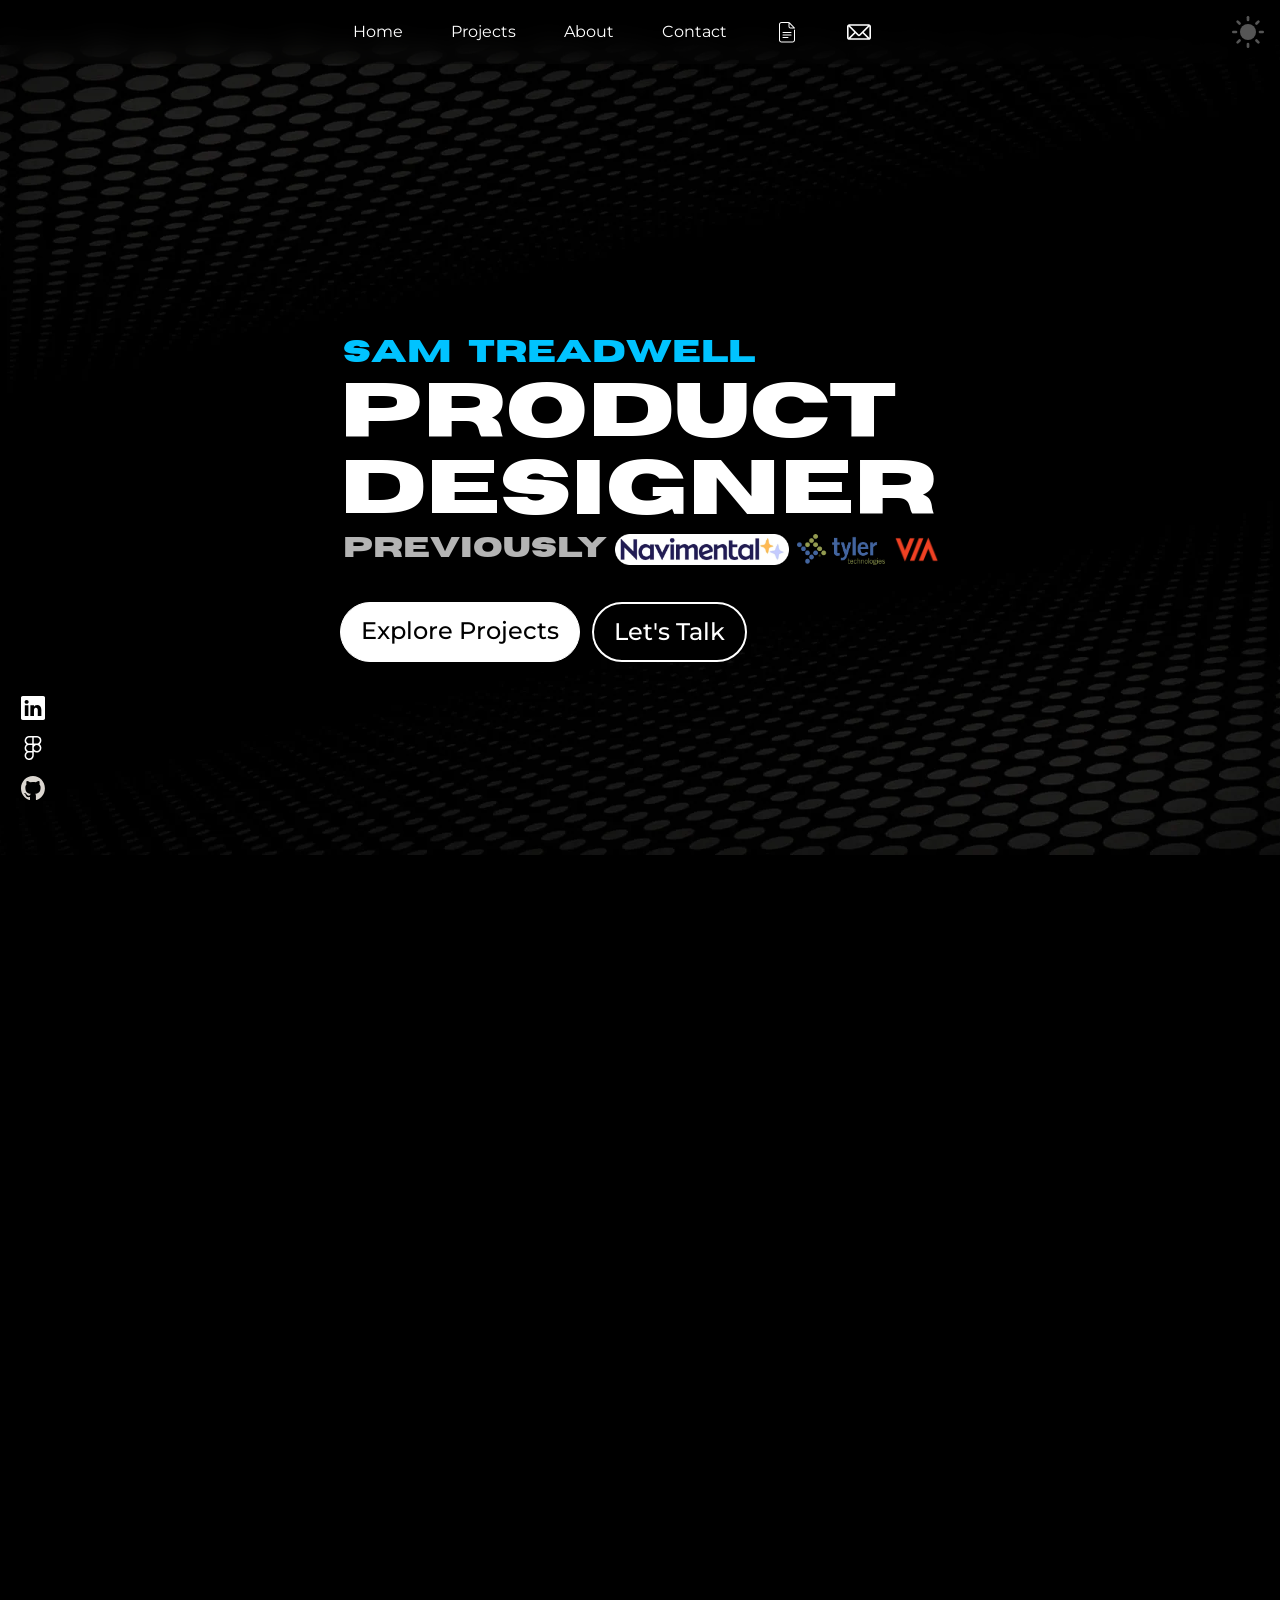
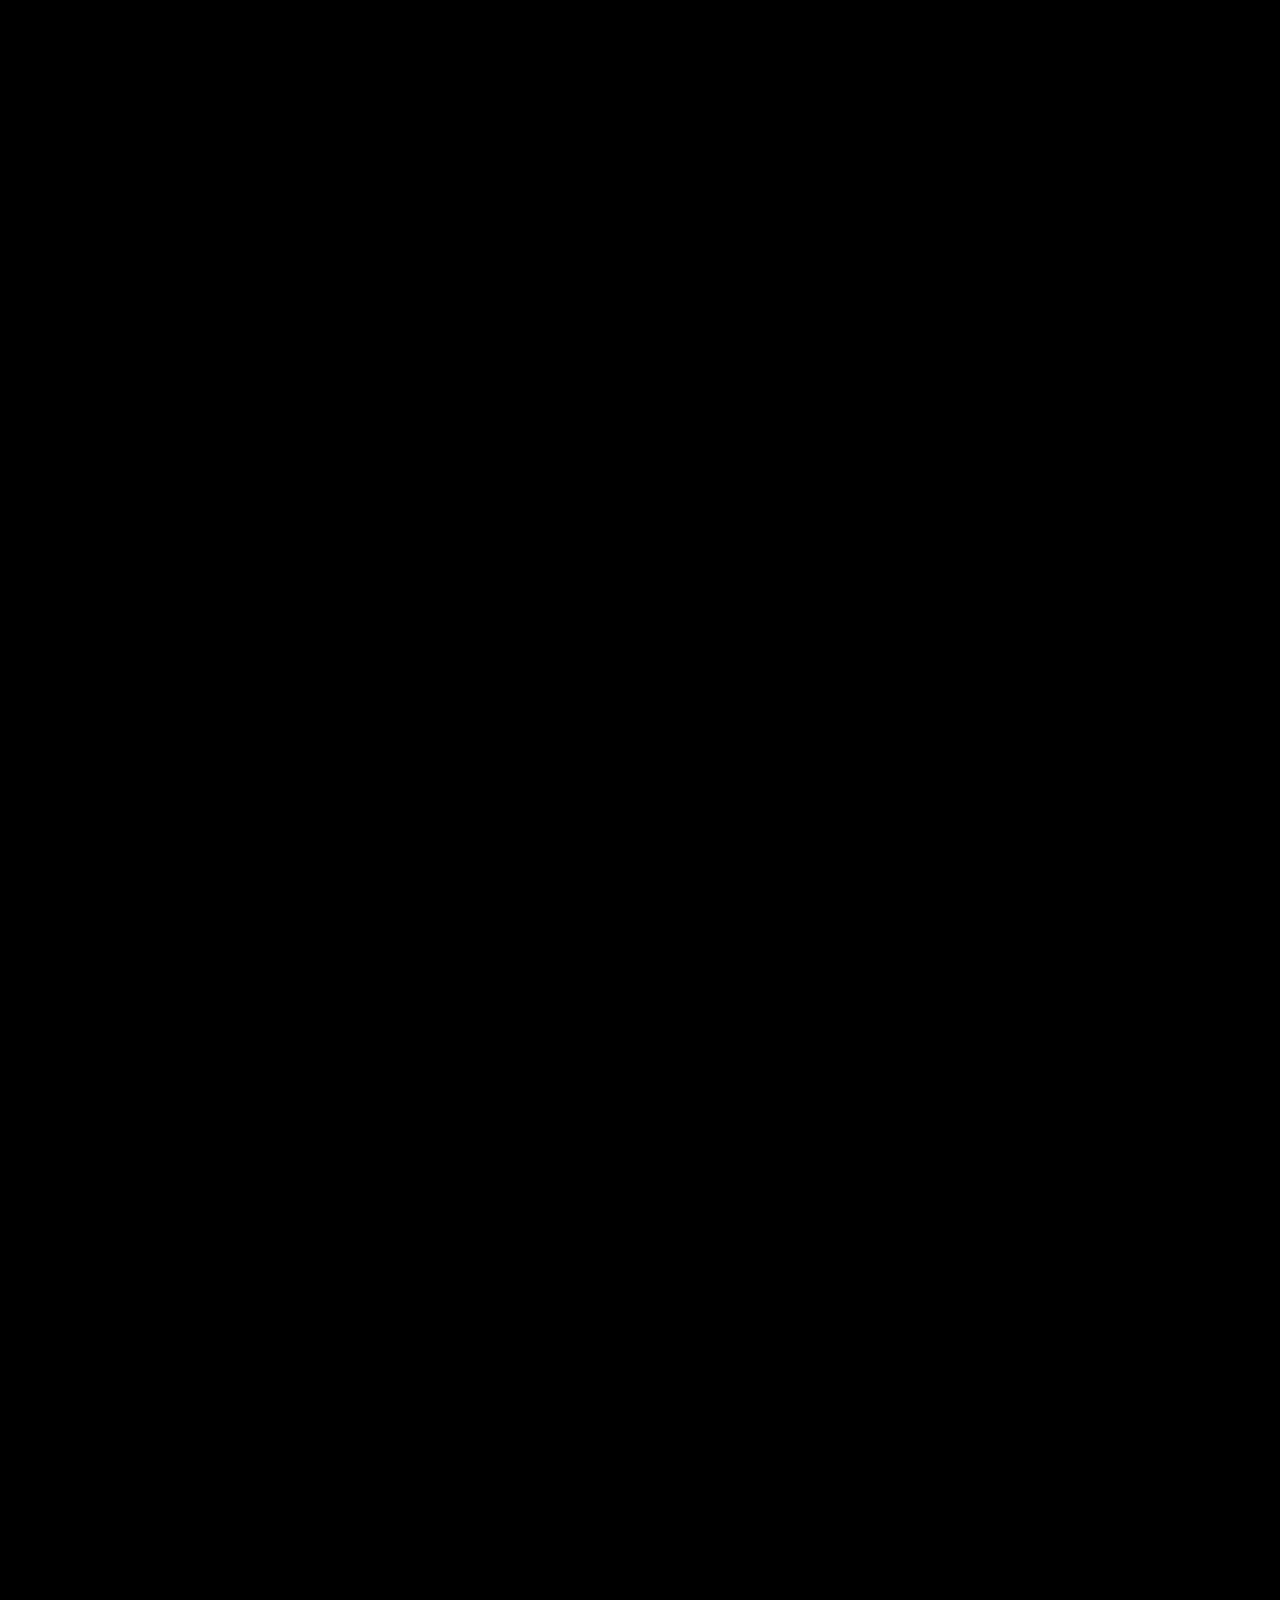
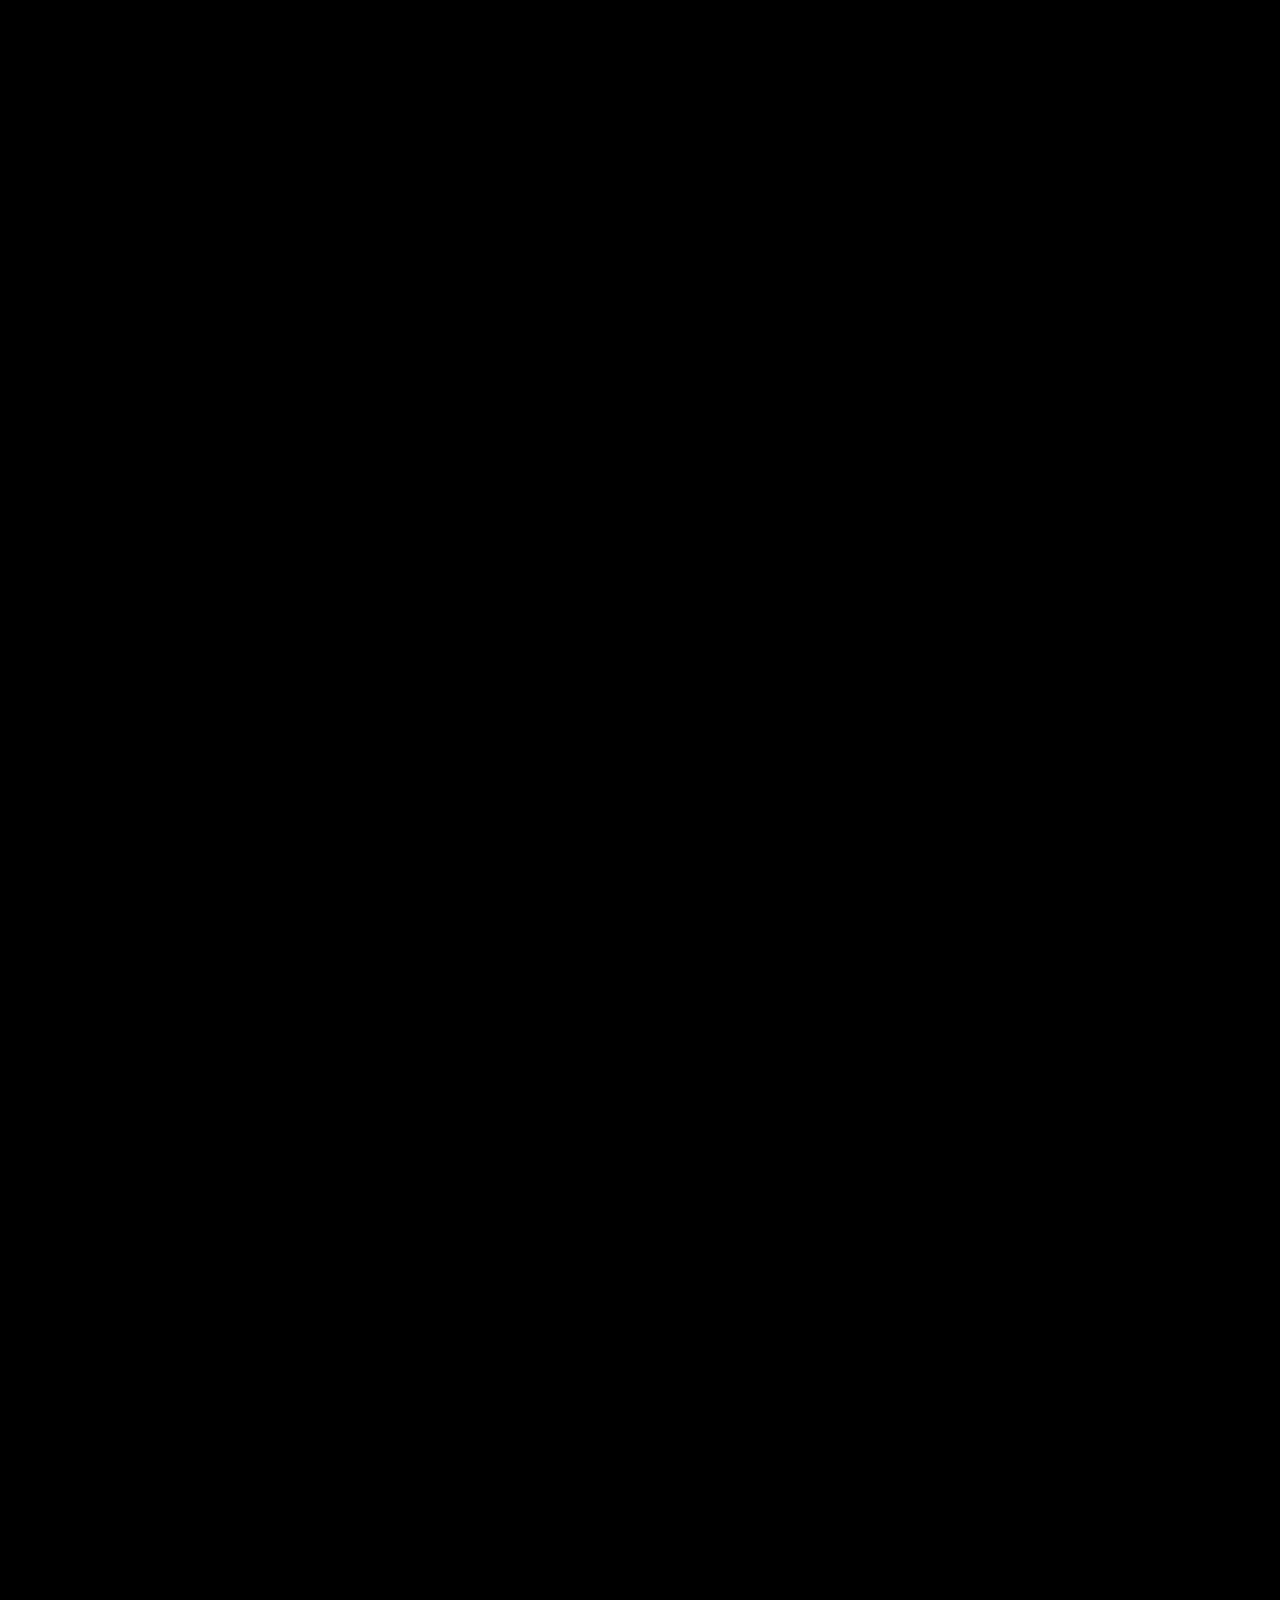
==== commit 6a57aac6: "Updating about page and resume" ====
--- a/index.html
+++ b/index.html
@@ -64,7 +64,7 @@
             <div class="navbar-nav">
               <a class="nav-link" href="#home" data-target="#home">Home</a>
               <a class="nav-link" href="#projects" data-target="#projects">Projects</a>
-              <a class="nav-link" href="#about" data-target="#about">About</a>
+              <a class="nav-link" href="about.html" data-target="#about">About</a>
               <a class="nav-link" href="contact.html" data-target="#contact">Contact</a>
               <a class="nav-link resume" href="/files/Sam-Treadwell-Resume.pdf" target="_blank" title="Resume">
                 <svg class="resume-icon" fill="currentColor" xmlns="http://www.w3.org/2000/svg"  viewBox="0 0 48 48" width="24px" height="24px"><path d="M 13 4 C 10.250484 4 8 6.2504839 8 9 L 8 40 C 8 42.749516 10.250484 45 13 45 L 35 45 C 37.749516 45 40 42.749516 40 40 L 40 20 A 1.0001 1.0001 0 1 0 38 20 L 38 40 C 38 41.668484 36.668484 43 35 43 L 13 43 C 11.331516 43 10 41.668484 10 40 L 10 9 C 10 7.3315161 11.331516 6 13 6 L 26.757812 6 C 26.848824 6 26.910938 6.0874954 27 6.0996094 L 27 13 C 27 15.197334 28.802666 17 31 17 L 39 17 A 1.0001 1.0001 0 0 0 39.707031 15.292969 L 29.585938 5.171875 C 28.836398 4.4210018 27.818469 4 26.757812 4 L 13 4 z M 29 7.4140625 L 36.585938 15 L 31 15 C 29.883334 15 29 14.116666 29 13 L 29 7.4140625 z M 16 24 A 1.0001 1.0001 0 1 0 16 26 L 32 26 A 1.0001 1.0001 0 1 0 32 24 L 16 24 z M 16 29 A 1.0001 1.0001 0 1 0 16 31 L 32 31 A 1.0001 1.0001 0 1 0 32 29 L 16 29 z M 16 34 A 1.0001 1.0001 0 1 0 16 36 L 26 36 A 1.0001 1.0001 0 1 0 26 34 L 16 34 z"/></svg>
@@ -176,59 +176,17 @@
       </div>
     </div>
 
-    <!-- <div class="page-content">
-      <div class="work-type">
-        <div class="work-type-container">
-          <h2>
-            <span class="projects-text">Projects</span>
-            <span class="plus-text">+</span>
-          </h2>
-          <h2 class="case-studies-text">Case Studies</h2>
-        </div>
-      </div> -->
-
-      <div class="projects" id="projects"></div>
-
-      <div class="show-more-wrapper">
-        <button id="show-more-btn">
-          Show More Projects <img src="/images/chevron-down.webp" width="20px" alt="Chevron down icon"/>
-        </button>
-      </div>
-
-      <div class="about" id="about">
-        <div class="about-text">
-          <h2>Hello!</h2>
-          <p>
-            I'm Sam – a Product Designer bridging user experience design and 
-            frontend development to build intuitive and interactive digital
-            experiences. I'm passionate about bringing ideas to life through
-            user-centered design systems enabled by accessible and responsive
-            web applications.
-            <br/><br/>
-            My <a href="/files/Sam-Treadwell-Resume.pdf" class="resume" target="_blank">resume</a>
-            highlights my professional experiences and education, including the
-            tech stack and tools I'm most familiar with. I'm open to learning
-            about new projects, technologies, and opportunities for collaboration,
-            so feel free to reach out!
-            <br/><br/>
-          </p>
-          <button class="contact-btn" onclick="window.location.href='contact.html'">
-            Contact me <img src="/svg/paper-plane.svg" width="30" height="30" alt="Paper plane icon"/>
-          </button>
-        </div>
-
-        <div class="headshot-container">
-          <div class="headshot-img">
-            <span class="wipe"></span>
-            <img src="/images/badge.webp" alt="Photo of Sam Treadwell"/>
-          </div>
-        </div>
-      </div>
-
-      <div class="footer">
-        <div class="copyright">
-          <p>&copy; <span id="current-year"></span> Sam Treadwell</p>
-        </div>
+    <div class="projects" id="projects"></div>
+
+    <div class="show-more-wrapper">
+      <button id="show-more-btn">
+        Show More Projects <img src="/images/chevron-down.webp" width="20px" alt="Chevron down icon"/>
+      </button>
+    </div>
+
+    <div class="footer">
+      <div class="copyright">
+        <p>&copy; <span id="current-year"></span> Sam Treadwell</p>
       </div>
     </div>
 
--- a/css/styles.css
+++ b/css/styles.css
@@ -266,37 +266,6 @@
   color: var(--font-color);
 }
 
-.page-content {
-  background-color: var(--bg-color);
-}
-
-.work-type {
-  position: relative;
-  display: flex;
-  flex-direction: column;
-  justify-content: center;
-  align-items: center;
-  padding-top: 250px;
-  background-color: var(--bg-color);
-}
-
-.work-type h2 {
-  font-family: 'Urbanist';
-  font-weight: 700;
-  opacity: 0;
-  transition: opacity 2.5s ease, transform 2.5s ease;
-  font-size: clamp(36px, 10vw, 85px);
-}
-
-.work-type h2.show {
-  opacity: 1;
-  transition-delay: 0.3s;
-}
-
-.plus-text {
-  color: #00c3ff;
-}
-
 .projects {
   position: relative;
   align-items: stretch;
@@ -639,7 +608,7 @@
   transition-delay: 0.5s;
 }
 
-.about {
+/* .about {
   display: flex;
   flex-wrap: wrap;
   align-items: center;
@@ -664,9 +633,9 @@
   font-weight: 400;
   font-size: 24px;
   color: var(--font-color-secondary);
-}
-
-.contact-btn {
+} */
+
+/* .contact-btn {
   font-family: 'Urbanist';
   font-weight: 400;
   color: black;
@@ -722,7 +691,7 @@
 
 .headshot-img.revealed .wipe {
   display: none;
-}
+} */
 
 .contact-container {
   position: relative;
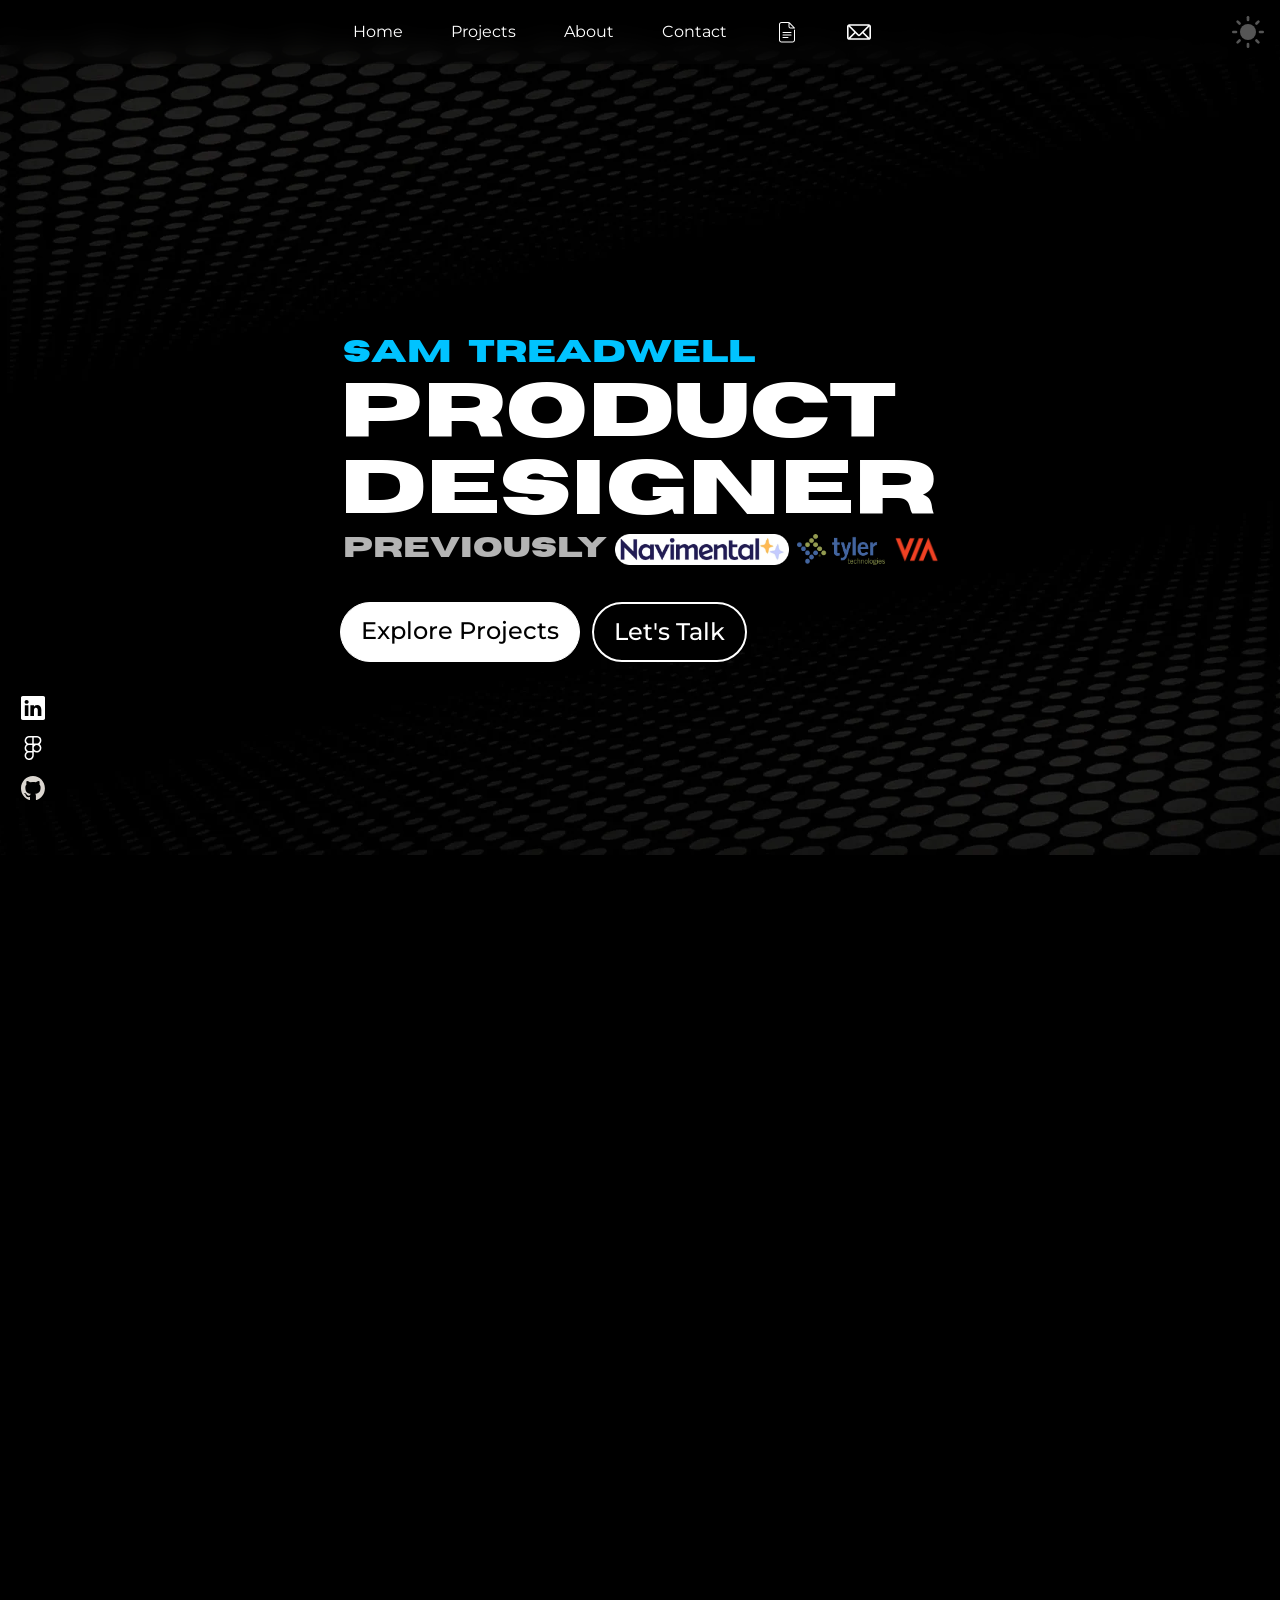
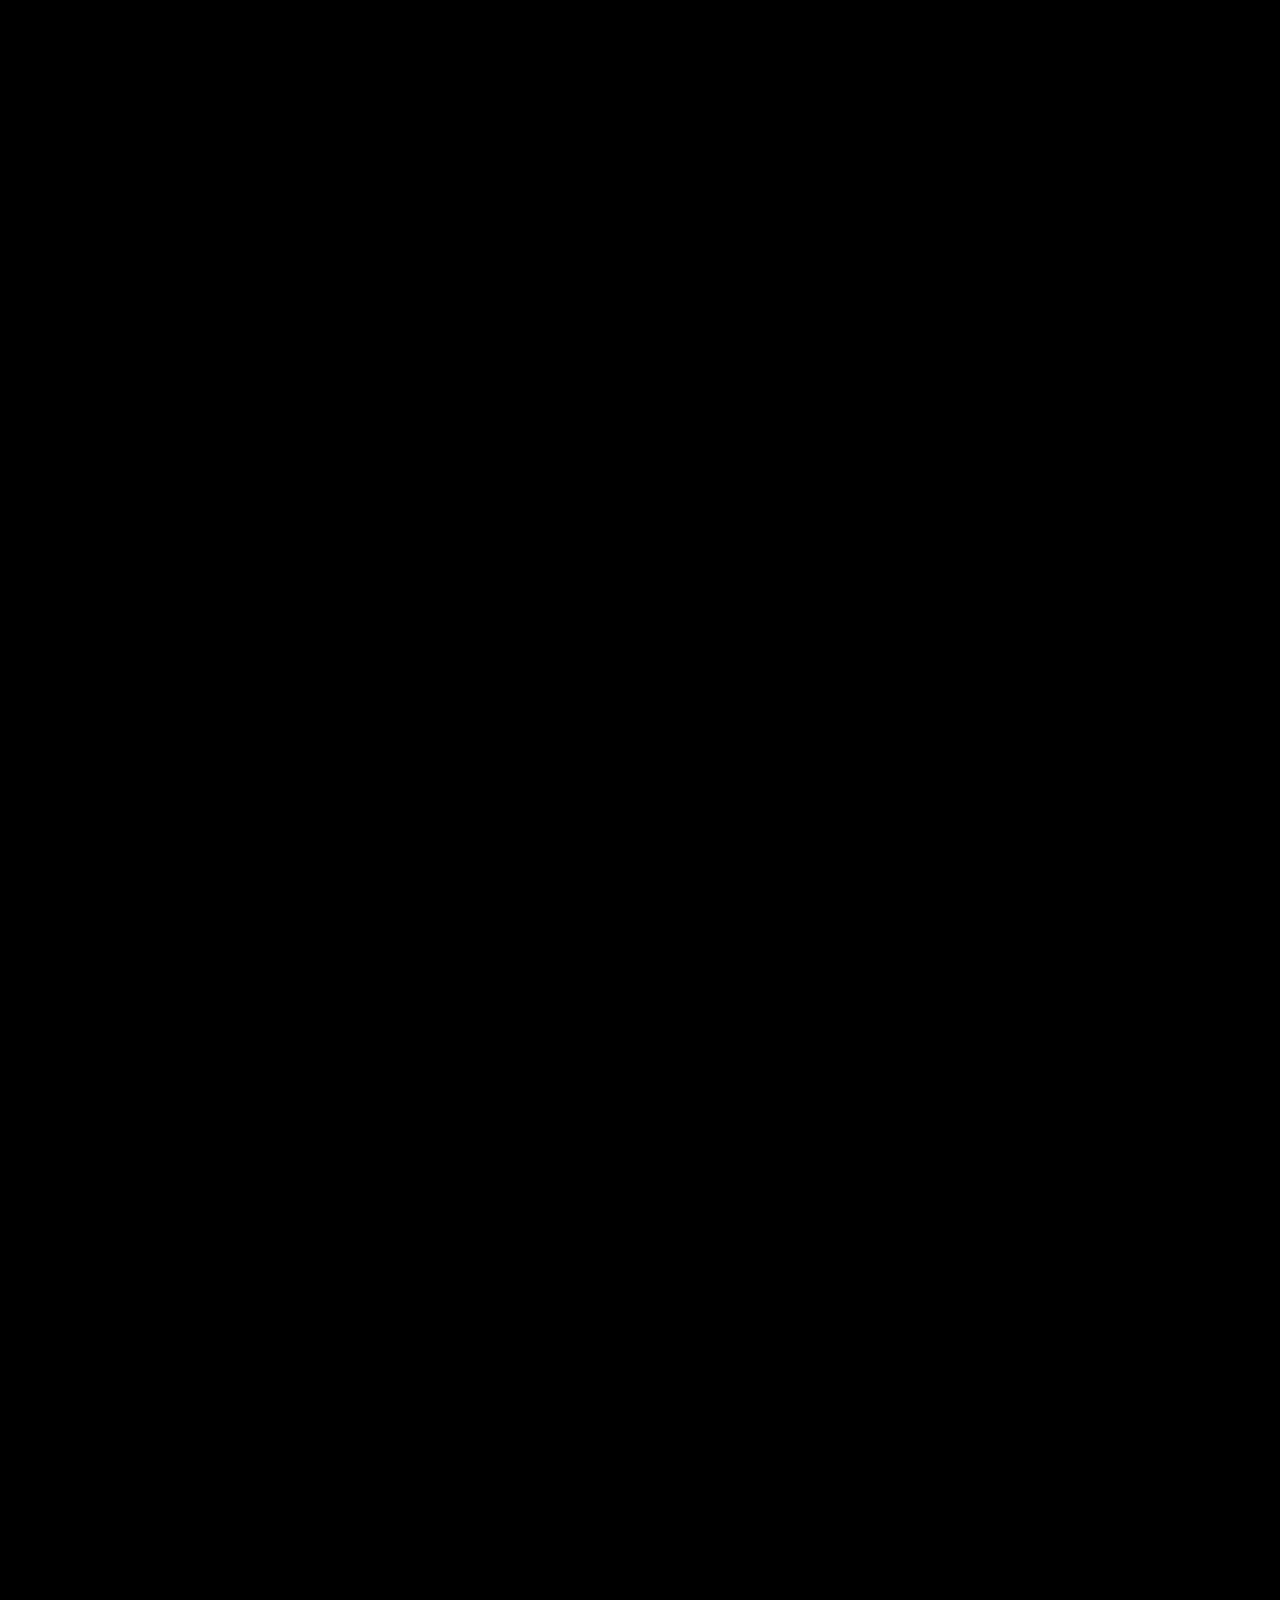
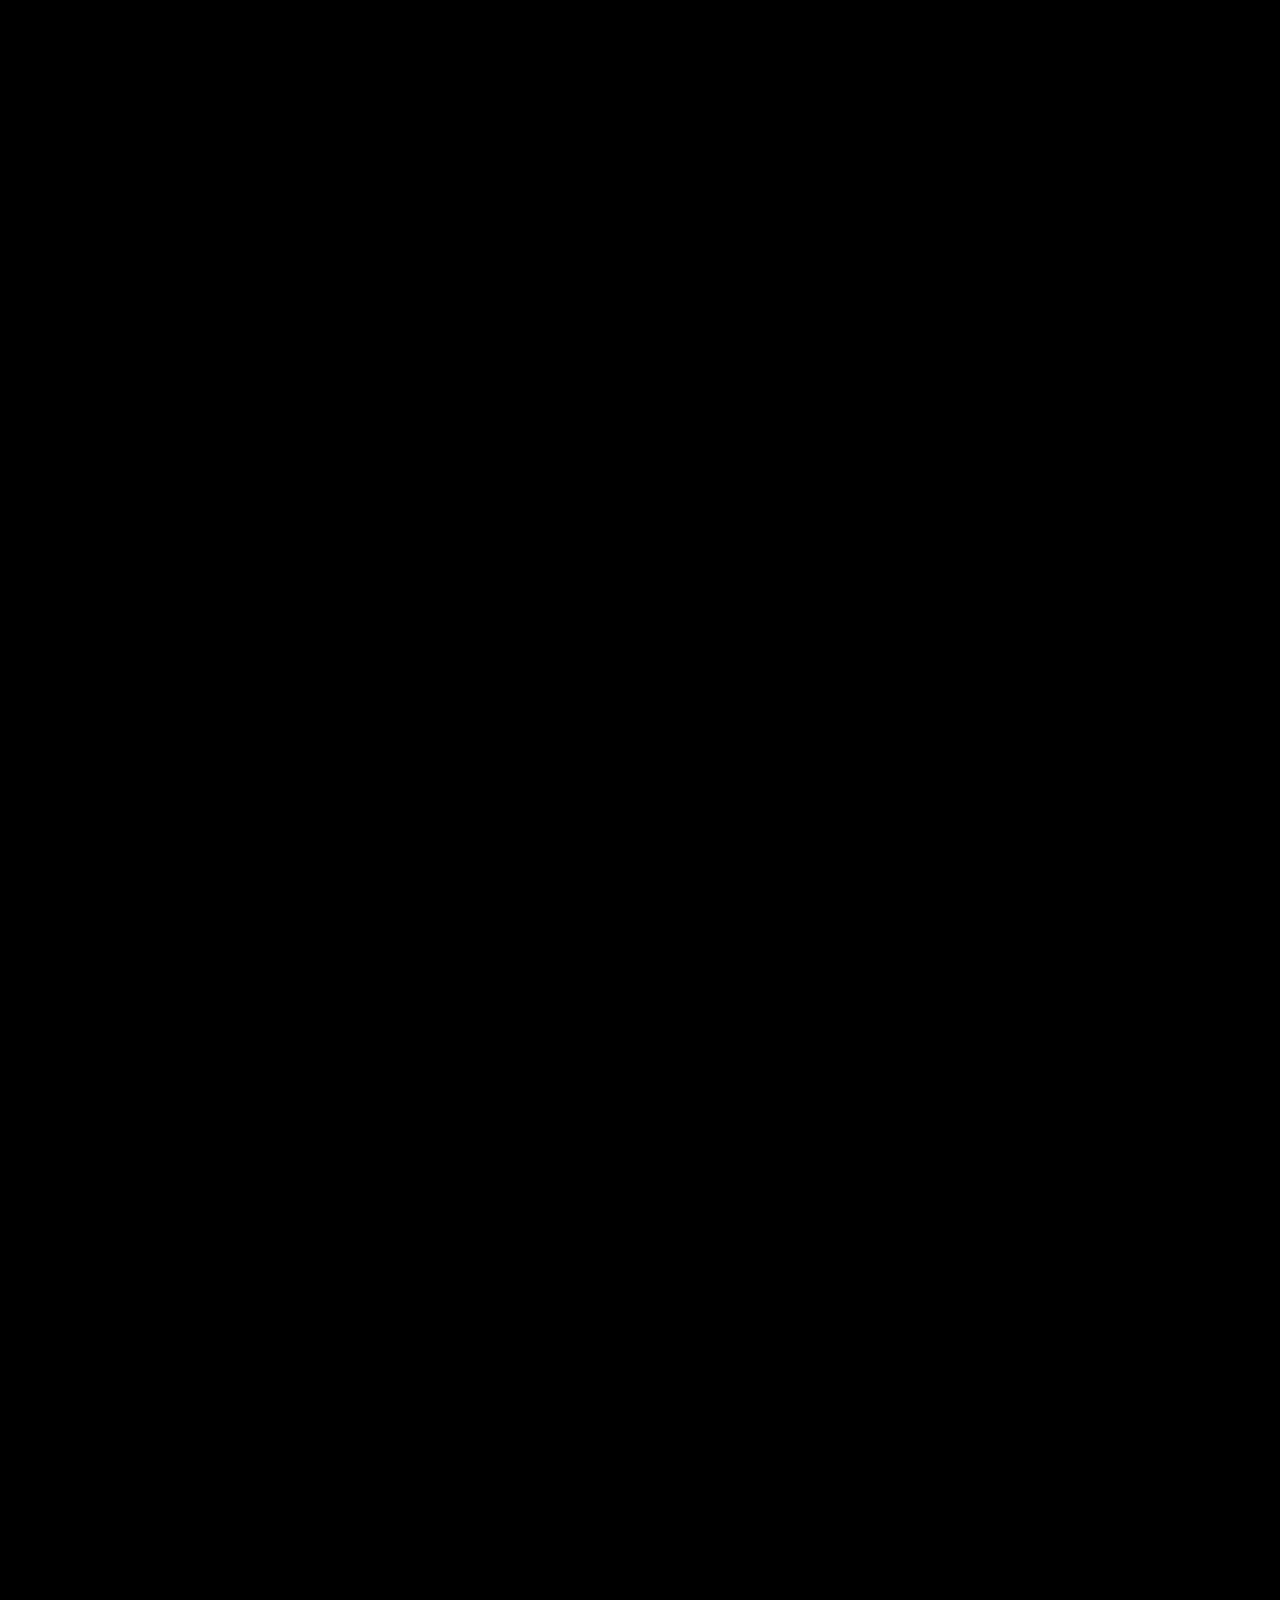
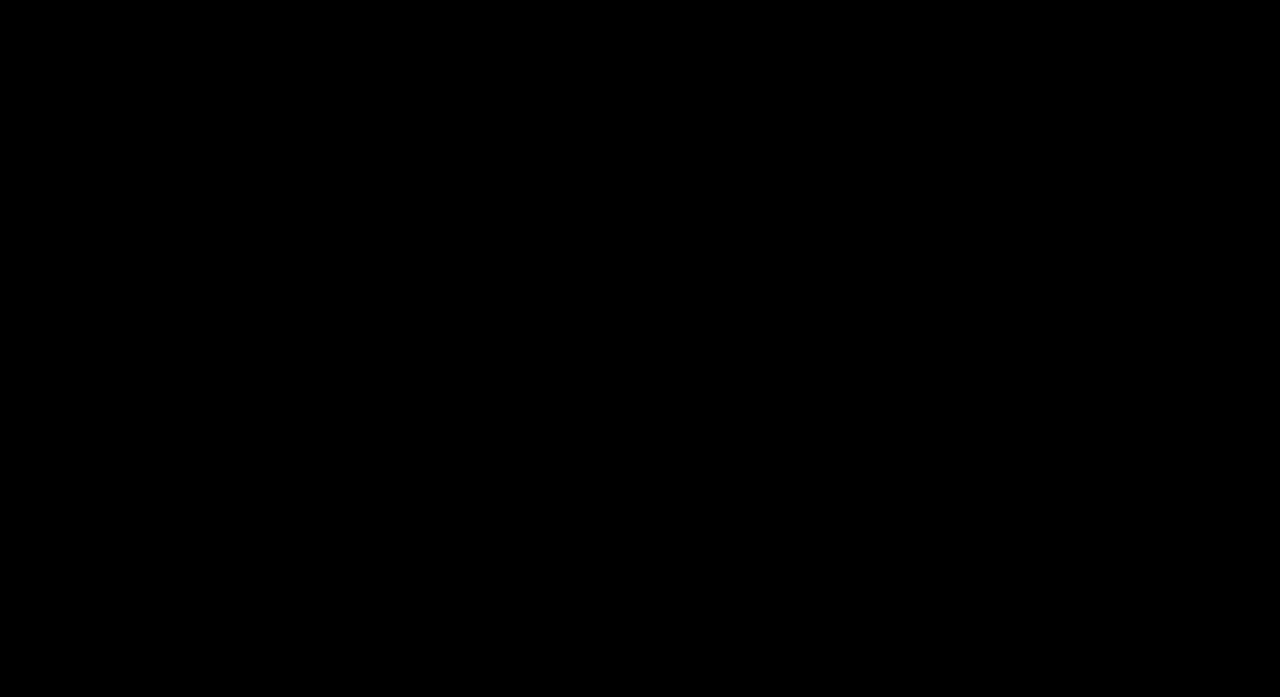
==== commit 4e234966: "Updating footer, gradient, and background color on project pages" ====
--- a/index.html
+++ b/index.html
@@ -66,10 +66,10 @@
               <a class="nav-link" href="#projects" data-target="#projects">Projects</a>
               <a class="nav-link" href="about.html" data-target="#about">About</a>
               <a class="nav-link" href="contact.html" data-target="#contact">Contact</a>
-              <a class="nav-link resume" href="/files/Sam-Treadwell-Resume.pdf" target="_blank" title="Resume">
+              <a class="nav-link resume" href="/files/Sam-Treadwell-Resume.pdf" title="Resume">
                 <svg class="resume-icon" fill="currentColor" xmlns="http://www.w3.org/2000/svg"  viewBox="0 0 48 48" width="24px" height="24px"><path d="M 13 4 C 10.250484 4 8 6.2504839 8 9 L 8 40 C 8 42.749516 10.250484 45 13 45 L 35 45 C 37.749516 45 40 42.749516 40 40 L 40 20 A 1.0001 1.0001 0 1 0 38 20 L 38 40 C 38 41.668484 36.668484 43 35 43 L 13 43 C 11.331516 43 10 41.668484 10 40 L 10 9 C 10 7.3315161 11.331516 6 13 6 L 26.757812 6 C 26.848824 6 26.910938 6.0874954 27 6.0996094 L 27 13 C 27 15.197334 28.802666 17 31 17 L 39 17 A 1.0001 1.0001 0 0 0 39.707031 15.292969 L 29.585938 5.171875 C 28.836398 4.4210018 27.818469 4 26.757812 4 L 13 4 z M 29 7.4140625 L 36.585938 15 L 31 15 C 29.883334 15 29 14.116666 29 13 L 29 7.4140625 z M 16 24 A 1.0001 1.0001 0 1 0 16 26 L 32 26 A 1.0001 1.0001 0 1 0 32 24 L 16 24 z M 16 29 A 1.0001 1.0001 0 1 0 16 31 L 32 31 A 1.0001 1.0001 0 1 0 32 29 L 16 29 z M 16 34 A 1.0001 1.0001 0 1 0 16 36 L 26 36 A 1.0001 1.0001 0 1 0 26 34 L 16 34 z"/></svg>
               </a>
-              <a class="nav-link email" target="_blank" title="Copy Email">
+              <a class="nav-link" data-copy="s.treadwell11@gmail.com" title="Copy Email">
                 <svg class="email-icon" fill="currentColor" height="24px" width="24px" version="1.1" id="Capa_1" xmlns="http://www.w3.org/2000/svg" xmlns:xlink="http://www.w3.org/1999/xlink" viewBox="0 0 493.497 493.497" xml:space="preserve" stroke="currentColor">
                 <g id="SVGRepo_bgCarrier" stroke-width="0"/>
                 <g id="SVGRepo_tracerCarrier" stroke-linecap="round" stroke-linejoin="round"/>
@@ -184,9 +184,82 @@
       </button>
     </div>
 
+    <div class="divider"></div>
+    
     <div class="footer">
-      <div class="copyright">
-        <p>&copy; <span id="current-year"></span> Sam Treadwell</p>
+      <div class="footer-top">
+        <div class="left-footer">
+          <h2>Let's make it<br>happen!</h2>
+          <div class="footer-cta-buttons">
+            <a class="footer-cta-btn-1" href="contact.html" data-target="#projects">Message me</a>
+            <a class="footer-cta-btn-2" href="https://calendar.app.google/mHmn5qZxF3LPCuDVA">Book a call</a>
+          </div>
+        </div>
+        <div class="right-footer">
+          <div class="navigate">
+            <h2 class="navigate-title">NAVIGATE</h2>
+            <div class="navigate-list">
+              <img class="asterisk" src="/images/asterisk.webp" alt="Asterisk">
+              <a class="navigate-item" href="#home" data-target="#home">Home</a>
+            </div>
+            <div class="navigate-list">
+              <img class="asterisk" src="/images/asterisk.webp" alt="Asterisk">
+              <a class="navigate-item" href="#projects" data-target="#projects">Projects</a>
+            </div>
+            <div class="navigate-list">
+              <img class="asterisk" src="/images/asterisk.webp" alt="Asterisk">
+              <a class="navigate-item" href="about.html" data-target="#about">About</a>
+            </div>
+            <div class="navigate-list">
+              <img class="asterisk" src="/images/asterisk.webp" alt="Asterisk">
+              <a class="navigate-item" href="contact.html" data-target="#contact">Contact</a>
+            </div>
+          </div>
+          <div class="resources">
+            <h2>RESOURCES</h2>
+            <div class="resources-list">
+              <img class="asterisk" src="/images/asterisk.webp" alt="Asterisk">
+              <a class="resources-item" data-copy="s.treadwell11@gmail.com">
+                Email 
+                <a class="copy-icon" data-copy="s.treadwell11@gmail.com" title="Copy Email">
+                  <svg version="1.1" id="Layer_1" xmlns="http://www.w3.org/2000/svg" xmlns:xlink="http://www.w3.org/1999/xlink" x="0px" y="0px" viewBox="0 0 115.77 122.88" style="enable-background:new 0 0 115.77 122.88" xml:space="preserve"><style type="text/css">.st0{fill-rule:evenodd;clip-rule:evenodd;}</style><g><path class="st0" d="M89.62,13.96v7.73h12.19h0.01v0.02c3.85,0.01,7.34,1.57,9.86,4.1c2.5,2.51,4.06,5.98,4.07,9.82h0.02v0.02 v73.27v0.01h-0.02c-0.01,3.84-1.57,7.33-4.1,9.86c-2.51,2.5-5.98,4.06-9.82,4.07v0.02h-0.02h-61.7H40.1v-0.02 c-3.84-0.01-7.34-1.57-9.86-4.1c-2.5-2.51-4.06-5.98-4.07-9.82h-0.02v-0.02V92.51H13.96h-0.01v-0.02c-3.84-0.01-7.34-1.57-9.86-4.1 c-2.5-2.51-4.06-5.98-4.07-9.82H0v-0.02V13.96v-0.01h0.02c0.01-3.85,1.58-7.34,4.1-9.86c2.51-2.5,5.98-4.06,9.82-4.07V0h0.02h61.7 h0.01v0.02c3.85,0.01,7.34,1.57,9.86,4.1c2.5,2.51,4.06,5.98,4.07,9.82h0.02V13.96L89.62,13.96z M79.04,21.69v-7.73v-0.02h0.02 c0-0.91-0.39-1.75-1.01-2.37c-0.61-0.61-1.46-1-2.37-1v0.02h-0.01h-61.7h-0.02v-0.02c-0.91,0-1.75,0.39-2.37,1.01 c-0.61,0.61-1,1.46-1,2.37h0.02v0.01v64.59v0.02h-0.02c0,0.91,0.39,1.75,1.01,2.37c0.61,0.61,1.46,1,2.37,1v-0.02h0.01h12.19V35.65 v-0.01h0.02c0.01-3.85,1.58-7.34,4.1-9.86c2.51-2.5,5.98-4.06,9.82-4.07v-0.02h0.02H79.04L79.04,21.69z M105.18,108.92V35.65v-0.02 h0.02c0-0.91-0.39-1.75-1.01-2.37c-0.61-0.61-1.46-1-2.37-1v0.02h-0.01h-61.7h-0.02v-0.02c-0.91,0-1.75,0.39-2.37,1.01 c-0.61,0.61-1,1.46-1,2.37h0.02v0.01v73.27v0.02h-0.02c0,0.91,0.39,1.75,1.01,2.37c0.61,0.61,1.46,1,2.37,1v-0.02h0.01h61.7h0.02 v0.02c0.91,0,1.75-0.39,2.37-1.01c0.61-0.61,1-1.46,1-2.37h-0.02V108.92L105.18,108.92z"/></g></svg>
+                </a>
+              </a>
+            </div>
+            <div id="toast" class="toast"></div>
+            <div class="resources-list">
+              <img class="asterisk" src="/images/asterisk.webp" alt="Asterisk">
+              <a class="resources-item" href="/files/Sam-Treadwell-Resume.pdf" target="_blank" title="Resume">Resume</a>
+            </div>
+            <div class="resources-list">
+              <img class="asterisk" src="/images/asterisk.webp" alt="Asterisk">
+              <a class="resources-item" href="/files/Sam-Treadwell-Resume.pdf" target="_blank" title="Resume">Tech Stack</a>
+            </div>
+          </div>
+        </div>
+      </div>
+
+      <div class="footer-divider"></div>
+      
+      <div class="footer-bottom">
+        <div class="footer-bottom-left">
+          <p class="all-rights-reserved">ALL RIGHTS RESERVED.</p>
+          <p class="copyright-name">&copy; <span id="current-year"></span> Sam Treadwell</p>
+        </div>
+        <div class="footer-bottom-right">
+          <div class="local-time-container">
+            <h2>LOCAL TIME</h2>
+            <div class="local-time">
+                <img class="asterisk" src="/images/asterisk.webp" alt="Asterisk">
+                <span id="current-time"></span>
+            </div>
+          </div>
+          <div class="scroll-up">
+            <a href="#home" data-target="#home">
+              <img class="scroll-up-arrow" src="/images/scroll-up-arrow.webp" alt="Scroll up arrow"> 
+            </a>
+          </div>
+        </div>
       </div>
     </div>
 
--- a/css/styles.css
+++ b/css/styles.css
@@ -258,14 +258,6 @@
   z-index: -1;
 }
 
-.copyright p {
-  margin: 0px 10px;
-}
-
-.copyright #current-year {
-  color: var(--font-color);
-}
-
 .projects {
   position: relative;
   align-items: stretch;
@@ -290,7 +282,7 @@
 .show-more-wrapper {
   display: flex;
   justify-content: center;
-  margin-top: 4rem;
+  margin: 64px 0px 150px 0px;
 }
 
 #show-more-btn {
@@ -700,7 +692,7 @@
   align-items: center;
   justify-content: center;
   min-height: calc(100vh - 118px);
-  margin-top: 64px;
+  margin: 64px 0px 150px 0px;
 }
 
 .contact-form {
@@ -850,16 +842,214 @@
   to { opacity: 1; transform: translateY(0); }
 }
 
+.divider {
+  height: 4px;
+  width: 100%;
+  opacity: 0.2;
+  background-color: var(--font-color-secondary);
+}
+
 .footer {
   display: flex;
-  flex-direction: row;
+  flex-direction: column;
   align-items: center;
   justify-content: center;
-  margin: 15px 0px 15px 0px;
+  padding: 0 10vw;
   background-color: var(--bg-color);
   color: var(--font-color);
-  font-family: 'Montserrat';
+}
+
+.footer-top {
+  display: flex;
+  flex-direction: row;
+  flex-wrap: wrap;
+  width: 100%;
+  justify-content: space-between;
+  gap: 40px;
+  padding-top: 100px;
+}
+
+.copy-icon {
+  display: flex;
+  fill: var(--font-color);
+  height: 16px;
+  width: 16px;
+  transform: scaleX(-1);
+}
+
+.footer-bottom {
+  display: flex;
+  flex-direction: row;
+  flex-wrap: wrap-reverse;
+  width: 100%;
+  justify-content: space-between;
+  gap: 40px;
+  padding-bottom: 20px;
+}
+
+.footer-divider {
+  height: 2px;
+  width: 100%;
+  opacity: 0.2;
+  background: var(--font-color-secondary);
+  margin: 40px 0px;
+}
+
+.left-footer h2 {
+  font-family: 'Horizon';
+  font-size: clamp(28px, 6vw, 55px);
+  font-weight: 700;
+}
+
+.footer-cta-buttons {
+    display: flex;
+    justify-content: flex-start;
+    margin-top: 16px;
+    gap: 0.75rem;
+}
+
+.footer-cta-btn-1 {
+    position: relative;
+    overflow: hidden;
+    font-family: 'Montserrat';
+    font-weight: 500;
+    color: var(--font-color);
+    font-size: clamp(14px, 2.5vw, 24px);
+    text-decoration: none;
+    background-color: #00c3ff;
+    padding: 10px 20px;
+    border-radius: 30px;
+    transition: transform 0.2s ease, box-shadow 0.2s ease;
+    cursor: pointer;
+    z-index: 1;
+}
+
+.footer-cta-btn-2 {
+    position: relative;
+    overflow: hidden;
+    font-family: 'Montserrat';
+    font-weight: 500;
+    color: var(--font-color);
+    font-size: clamp(14px, 2.5vw, 24px);
+    text-decoration: none;
+    border: 2px solid var(--font-color);
+    background-color: var(--bg-color);
+    padding: 10px 20px;
+    border-radius: 30px;
+    transition: transform 0.2s ease, box-shadow 0.2s ease;
+    cursor: pointer;
+    z-index: 1;
+}
+
+.footer-cta-btn-1:hover,
+.footer-cta-btn-2:hover {
+  transform: translateY(-4px);
+  box-shadow: 0 4px 10px rgba(0,0,0,0.08);
+}
+
+.right-footer {
+  display: flex;
+  flex-direction: row;
+  justify-content: space-between;
+  gap: 40px;
+}
+
+.navigate h2,
+.resources h2,
+.local-time-container h2 {
+  font-family: 'Urbanist';
+  font-weight: 500;
+  font-size: 24px;
+  margin-bottom: 6px;
+}
+
+.navigate-list,
+.resources-list {
+  display: flex;
+  flex-direction: row;
+  align-items: center;
+  justify-content: flex-start;
+  cursor: pointer;
+  gap: 0.5rem;
+}
+
+.local-time {
+  display: flex;
+  flex-direction: row;
+  align-items: center;
+  justify-content: flex-start;
+  gap: 0.5rem;
+}
+
+.asterisk {
+  width: 24px;
+}
+
+.navigate-item,
+.resources-item,
+.local-time {
+  position: relative;
+  display: inline-block;
+  font-family: 'Urbanist';
   font-weight: 400;
+  font-size: 20px;
+  text-decoration: none;
+  color: var(--font-color);
+}
+
+.navigate-item::after,
+.resources-item::after {
+  content: "";
+  position: absolute;
+  left: 0;
+  bottom: 0;
+  width: 100%;
+  height: 2px;
+  background: var(--font-color);
+  transform: scaleX(0);
+  transition: left;
+  transition: transform 0.25s ease;
+}
+
+.navigate-item:hover::after,
+.resources-item:hover::after {
+  transform: scaleX(1);
+}
+
+.footer-bottom-right {
+  display: flex;
+  flex-direction: row;
+  gap: 2rem;
+}
+
+.all-rights-reserved {
+  font-family: 'Urbanist';
+  font-weight: 400;
+  font-size: 20px;
+  margin: 0;
+  color: var(--font-color-secondary);
+}
+
+.copyright-name {
+  font-family: 'Urbanist';
+  font-weight: 400;
+  font-size: 24px;
+}
+
+#current-time {
+  display: inline-block;
+  font-family: 'Urbanist';
+  font-weight: 400;
+  width: 11ch;
+  font-variant-numeric: tabular-nums;
+}
+
+.scroll-up-arrow {
+  width: 50px;
+}
+
+.scroll-up-arrow:hover {
+  opacity: 0.85;
 }
 
 @media (max-width: 1512px) {
@@ -932,4 +1122,16 @@
     overflow: hidden;
     position: fixed;
   }
+}
+
+@media (max-width: 768px) {
+    .footer-cta-buttons {
+        gap: 0.5rem;
+    }
+
+    .footer-bottom-right {
+      width: 100%;
+      justify-content: space-between;
+      gap: 0;
+    }
 }
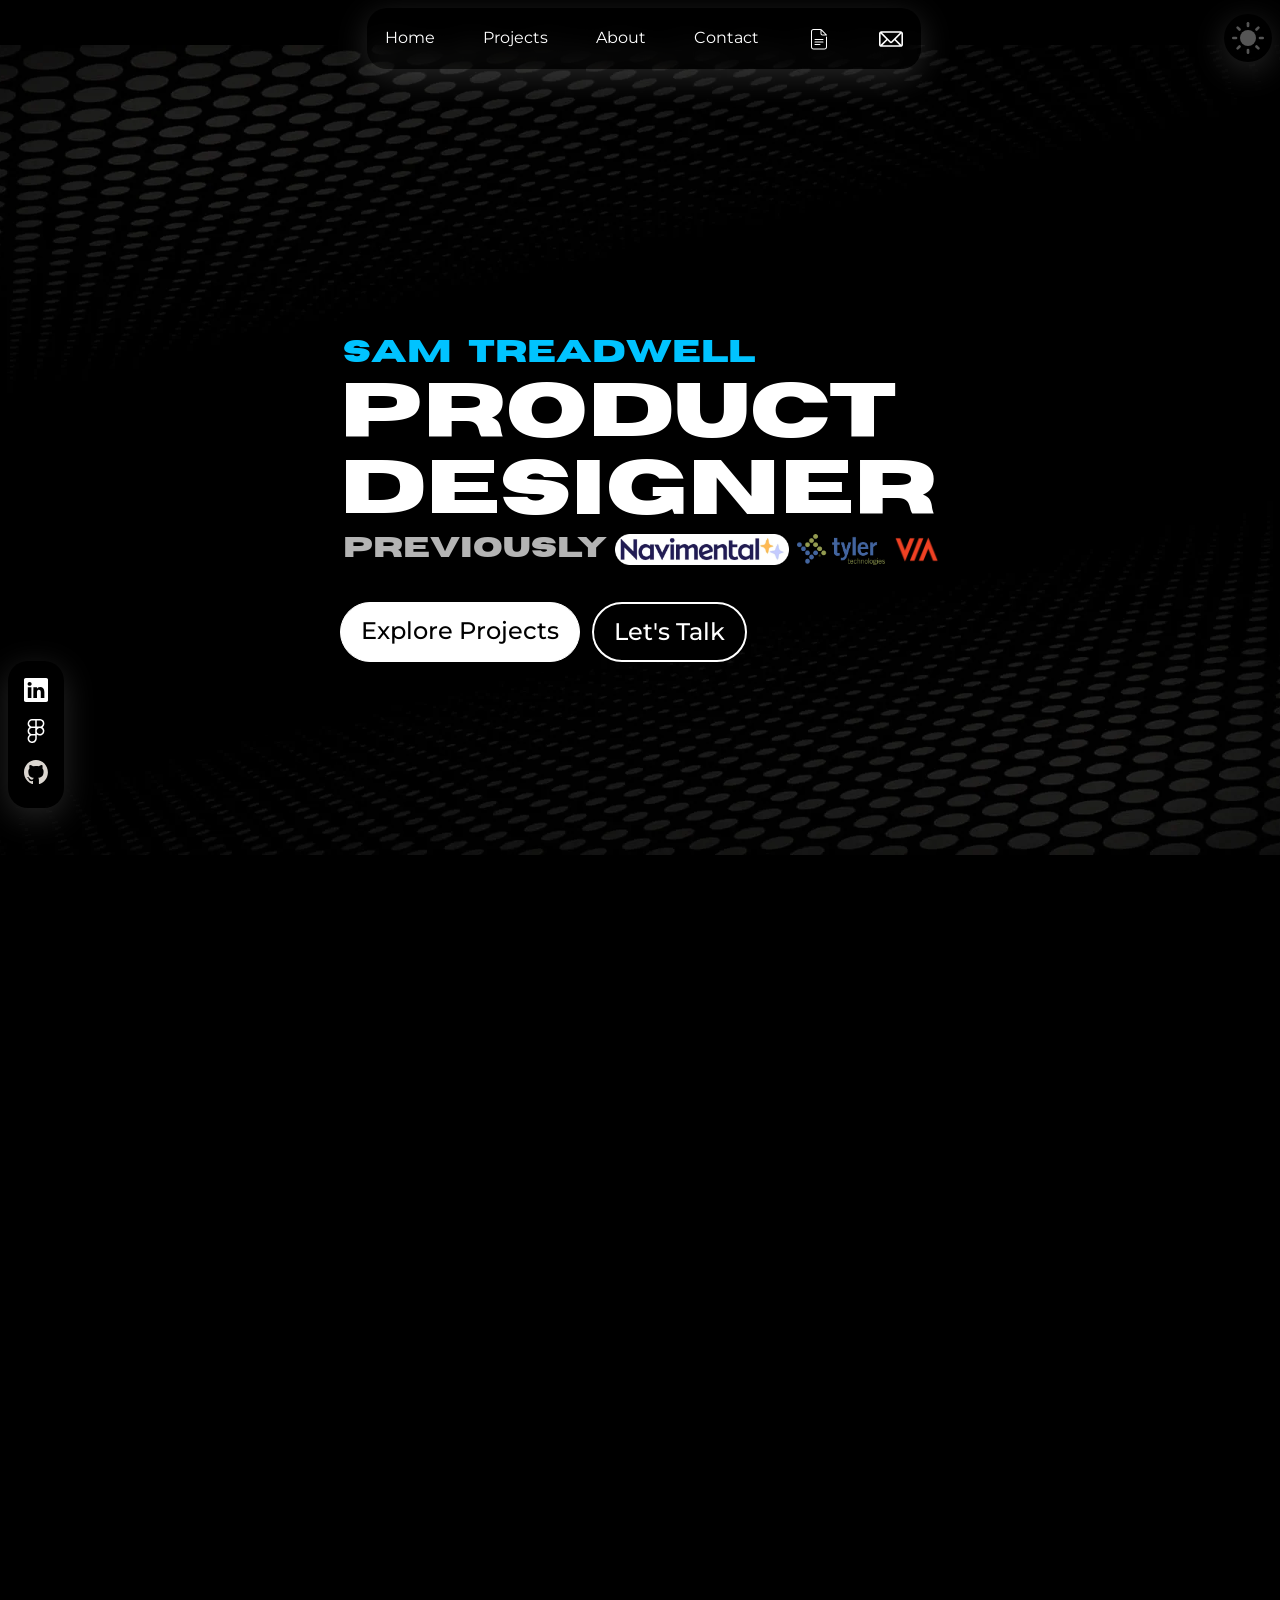
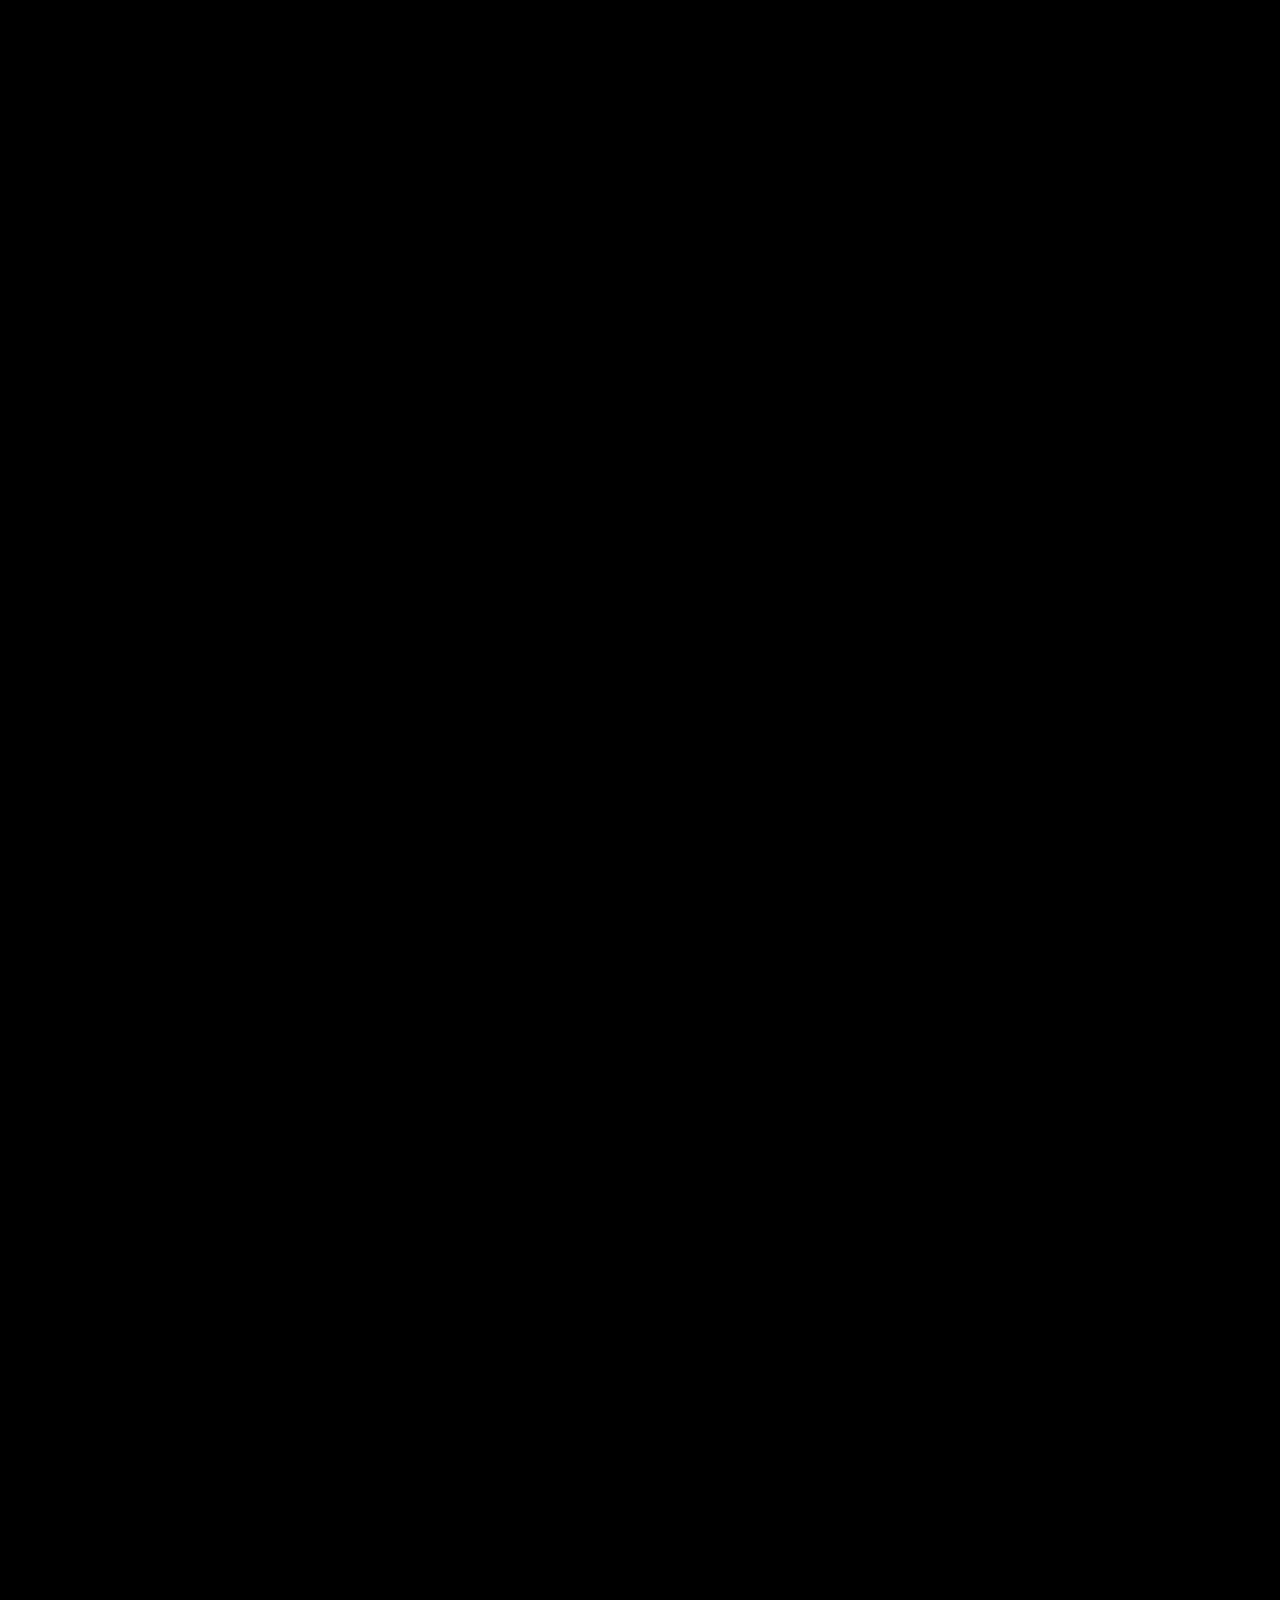
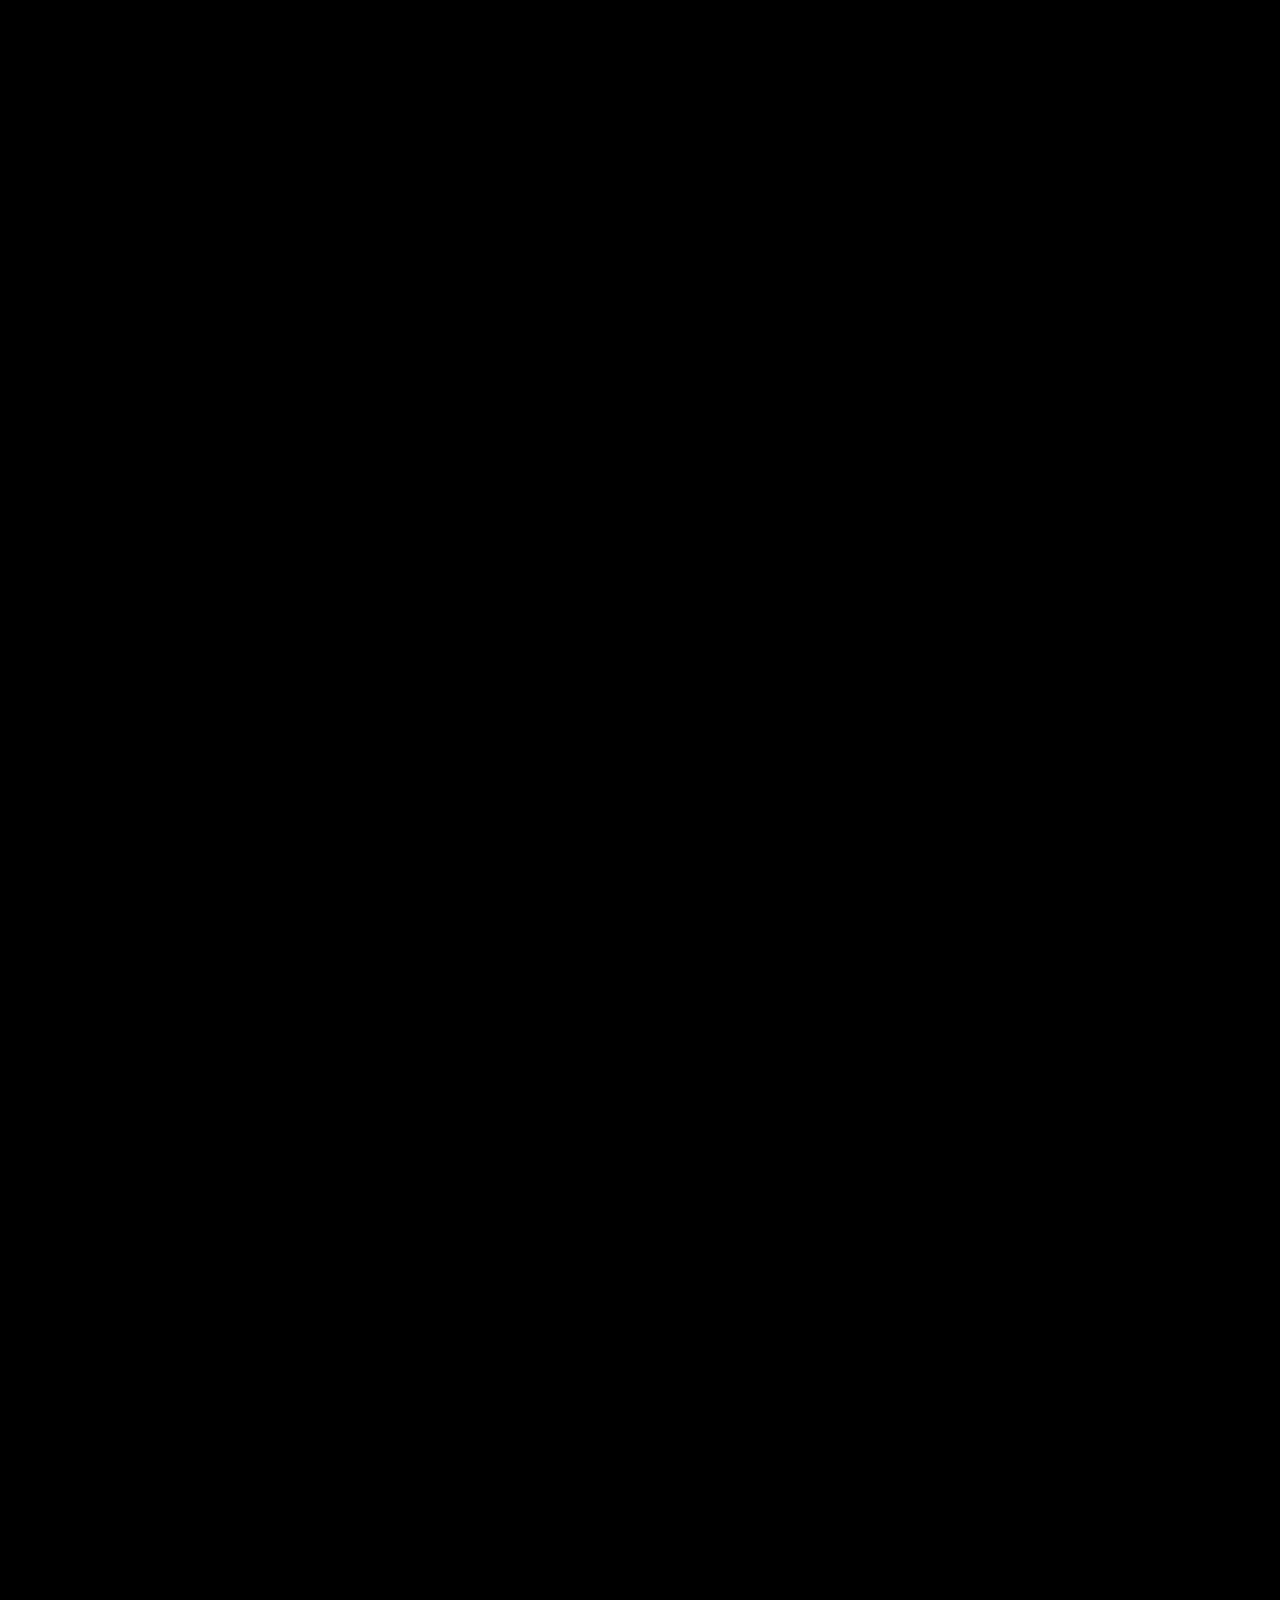
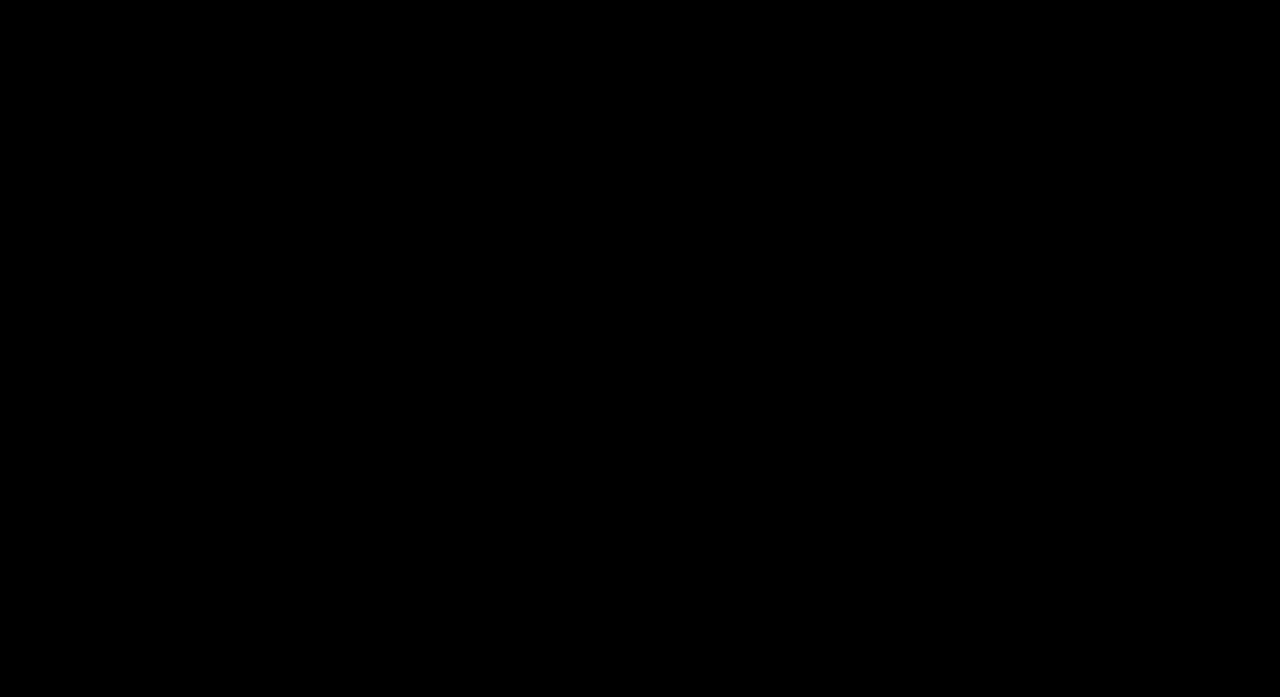
==== commit a8ad4f3c: "Updating navbar and adding tech stack pdf" ====
--- a/index.html
+++ b/index.html
@@ -60,6 +60,20 @@
             <span class="navbar-toggler-icon"></span>
           </button>
 
+          <div class="social-desktop-container">
+            <div class="social-desktop">
+              <a class="nav-link" href="https://www.linkedin.com/in/sam-treadwell-70b548272/" target="_blank">
+                <img class="social-icon linkedin" src="/svg/linkedin.svg" width="24" height="24" alt="LinkedIn"/>
+              </a>
+              <a class="nav-link" href="https://www.figma.com/@SamTreadwell" target="_blank">
+                <img class="social-icon figma" src="/svg/figma.svg" width="24" height="24" alt="Figma"/>
+              </a>
+              <a class="nav-link" href="https://github.com/treaddevs" target="_blank">
+                <img class="social-icon github" src="/svg/github.svg" width="24" height="24" alt="GitHub"/>
+              </a>
+            </div>
+          </div>
+
           <div class="navbar-collapse" id="navbarNavAltMarkup">
             <div class="navbar-nav">
               <a class="nav-link" href="#home" data-target="#home">Home</a>
@@ -113,18 +127,6 @@
               </svg>
             </button>
           </div>
-
-          <div class="social-desktop">
-            <a class="nav-link" href="https://www.linkedin.com/in/sam-treadwell-70b548272/" target="_blank">
-              <img class="social-icon linkedin" src="/svg/linkedin.svg" width="24" height="24" alt="LinkedIn"/>
-            </a>
-            <a class="nav-link" href="https://www.figma.com/@SamTreadwell" target="_blank">
-              <img class="social-icon figma" src="/svg/figma.svg" width="24" height="24" alt="Figma"/>
-            </a>
-            <a class="nav-link" href="https://github.com/treaddevs" target="_blank">
-              <img class="social-icon github" src="/svg/github.svg" width="24" height="24" alt="GitHub"/>
-            </a>
-          </div>
         </div>
       </nav>
     </div>
@@ -229,11 +231,25 @@
             <div id="toast" class="toast"></div>
             <div class="resources-list">
               <img class="asterisk" src="/images/asterisk.webp" alt="Asterisk">
-              <a class="resources-item" href="/files/Sam-Treadwell-Resume.pdf" target="_blank" title="Resume">Resume</a>
+              <a class="resources-item" href="/files/Sam-Treadwell-Resume.pdf" target="_blank" title="Resume">
+                Resume
+                <a class="new-window-icon" href="/files/Sam-Treadwell-Resume.pdf" target="_blank" title="New window">
+                  <svg width="24px" height="24px" viewBox="0 0 24 24" fill="none" xmlns="http://www.w3.org/2000/svg">
+                    <path d="M5 12V6C5 5.44772 5.44772 5 6 5H18C18.5523 5 19 5.44772 19 6V18C19 18.5523 18.5523 19 18 19H12M8.11111 12H12M12 12V15.8889M12 12L5 19" stroke="#464455" stroke-linecap="round" stroke-linejoin="round"/>
+                  </svg>
+                </a>
+              </a>
             </div>
             <div class="resources-list">
               <img class="asterisk" src="/images/asterisk.webp" alt="Asterisk">
-              <a class="resources-item" href="/files/Sam-Treadwell-Resume.pdf" target="_blank" title="Resume">Tech Stack</a>
+              <a class="resources-item" href="/files/Tech-Stack-&-AI-Native-Product-Workflow.pdf" target="_blank" title="Tech Stack & AI-Native Product Workflow">
+                Tech Stack
+                <a class="new-window-icon" href="/files/Tech-Stack-&-AI-Native-Product-Workflow.pdf" target="_blank" title="New window">
+                  <svg width="24px" height="24px" viewBox="0 0 24 24" fill="none" xmlns="http://www.w3.org/2000/svg">
+                    <path d="M5 12V6C5 5.44772 5.44772 5 6 5H18C18.5523 5 19 5.44772 19 6V18C19 18.5523 18.5523 19 18 19H12M8.11111 12H12M12 12V15.8889M12 12L5 19" stroke="#464455" stroke-linecap="round" stroke-linejoin="round"/>
+                  </svg>
+                </a>
+              </a>
             </div>
           </div>
         </div>
--- a/css/styles.css
+++ b/css/styles.css
@@ -1,7 +1,6 @@
 :root {
   --bg-color: black;
   --font-color: white;
-  --toggler-bg-color: #e1e1e1;
   --toggler-focus-bg-color: #444;
 }
 
@@ -10,9 +9,9 @@
   --font-color: black !important;
   --font-color-secondary: #3b3b3b !important;
   --nav-color-hover: #7b7b7b !important;
-  --toggler-bg-color: hsl(0, 0%, 91%, 0.85) !important;
+  --toggler-bg-color: rgba(255, 255, 255, 0.85) !important; 
   --toggler-focus-bg-color: #444 !important;
-  --nav-bg-color: rgba(255, 255, 255, 0.001) !important; 
+  --nav-bg-color: rgba(0, 0, 0, 0.15) !important; 
 }
 
 .dark-mode {
@@ -20,9 +19,9 @@
   --font-color: white !important;
   --font-color-secondary: #eaeaea !important;
   --nav-color-hover: #606060 !important;
-  --toggler-bg-color: hsl(0, 0%, 91%, 0.85) !important;
+  --toggler-bg-color: rgba(255, 255, 255, 0.85) !important; 
   --toggler-focus-bg-color: #444 !important;
-  --nav-bg-color: rgba(0, 0, 0, 0.001) !important; 
+  --nav-bg-color: rgba(255, 255, 255, 0.15) !important; 
 }
 
 html {
@@ -52,7 +51,7 @@
 .sticky-nav {
   position: sticky;
   top: 0;
-  z-index: 1000;
+  z-index: 1;
 }
 
 nav.navbar {
@@ -65,15 +64,20 @@
 .navbar-container {
   display: flex;
   justify-content: space-between;
-  align-items: center;
-  width: 100%;
+  width: 100%;
+  height: 60.8px;
 }
 
 .navbar-toggler {
   position: relative;
   border-radius: 0.575rem;
   margin-left: 0.5rem;
-  z-index: 3000;
+  border: none;
+  background-color: var(--toggler-bg-color);
+  backdrop-filter: blur(12px); 
+  -webkit-backdrop-filter: blur(12px); 
+  box-shadow: 0 8px 32px var(--nav-bg-color);
+  z-index: 2;
 }
 
 .navbar-toggler:focus,
@@ -86,16 +90,26 @@
 .navbar-collapse {
   display: flex;
   justify-content: center;
-  width: 100%;
+  align-self: flex-start;
 }
 
 .navbar-nav {
   display: flex;
   justify-content: center;
   align-items: center;
-  text-align: center;
   gap: 2rem;
-  width: 100%;
+  padding: 10px;
+  background-color: transparent !important; 
+  backdrop-filter: blur(12px); 
+  -webkit-backdrop-filter: blur(12px); 
+  border-radius: 20px;
+  box-shadow: 0 8px 32px var(--nav-bg-color);
+  z-index: 9999;
+}
+
+.nav-link {
+  padding: 0.5rem;
+  margin: 0;
 }
 
 .navbar-nav:has(a:hover) a {
@@ -112,76 +126,56 @@
   text-decoration: none;
 }
 
-.navbar .social-desktop a,
+/* .navbar .social-desktop a,
 .navbar .social-mobile a {
   color: var(--font-color);
   text-decoration: none;
-  padding-top: 15px;
-}
+  padding-top: 1rem;
+} */
 
 .navbar.bg-body-tertiary {
-  background-color: var(--nav-bg-color) !important; 
+  background-color: transparent !important; 
+}
+
+.theme-toggle-container {
+  display: flex;
+  height: 60.8px;
+  position: relative;
+  align-items: center;
+  justify-content: center;
+  align-self: flex-start;
+  margin-right: 0.5rem;
+  z-index: 2;
+}
+
+.social-mobile {
+  display: none;
+}
+
+.social-desktop-container {
+  position: sticky;
+  height: 100vh;
+  display: flex;
+  flex-direction: column;
+  align-items: center;
+  padding-bottom: 100px;
+  justify-content: flex-end;
+  z-index: 1;
+}
+
+.social-desktop {
+  display: flex;
+  flex-direction: column;
+  padding: 0.5rem 0.5rem 1rem 0.5rem;
+  margin-left: 8px;
+  border-radius: 20px;
+  background-color: transparent !important; 
   backdrop-filter: blur(12px); 
   -webkit-backdrop-filter: blur(12px); 
-}
-
-/* .nav-blur {
-    backdrop-filter: blur(12px);
-    -webkit-backdrop-filter: blur(12px);
-    background: rgba(0, 0, 0, 0.05);
-    padding: 8px 12px;
-    border-radius: 10px;
-} */
-
-/* .navbar-nav {
-  background-color: var(--nav-bg-color) !important; 
-  backdrop-filter: blur(12px); 
-  -webkit-backdrop-filter: blur(12px); 
-} */
-
-.theme-toggle-container {
-  display: flex;
-  position: relative;
-  align-items: center;
-  justify-content: center;
-  margin-right: 0.5rem;
-  z-index: 9999;
-  order: 3;
-}
-
-.social-mobile {
-  display: none;
-}
-
-.social-desktop {
-  position: fixed;
-  top: 0;
-  left: 0;
-  height: 100vh;
-  display: flex;
-  flex-direction: column;
-  align-items: center;
-  padding-left: 1rem;
-  padding-bottom: 100px;
-  justify-content: flex-end;
-  z-index: 1000;
-}
-
-#light-dark-mode {
-  display: flex;
-  position: relative;
-  flex-direction: row;
-  border: none;
-  border-radius: 50%;
-  height: 24px;
-  width: 24px;
-  padding: 0;
-  align-items: center;
-  justify-content: flex-start;
+  box-shadow: 0 8px 32px var(--nav-bg-color);
 }
 
 .social-icon {
-  margin: 0 5px;
   transition: transform 0.3s ease;
 }
 
@@ -446,9 +440,15 @@
   gap: 0.4em;
 }
 
-.project-btn .new-window {
-  width: 1em;
-  height: 1em;
+.new-window {
+  display: flex;
+  flex-direction: column;
+  align-items: center;
+  justify-content: center;
+}
+
+.project-btn .new-window svg path {
+  stroke: black;
   transition: transform 0.2s ease;
 }
 
@@ -600,91 +600,6 @@
   transition-delay: 0.5s;
 }
 
-/* .about {
-  display: flex;
-  flex-wrap: wrap;
-  align-items: center;
-  margin: 150px 0;
-  padding: 0 10vw;
-  gap: 6rem;
-}
-
-.about-text {
-  flex: 1;
-  min-width: 280px;
-}
-
-.about-text h2 {
-  font-family: 'Urbanist';
-  font-weight: 600;
-  font-size: clamp(36px, 8vw, 50px);
-}
-
-.about-text p {
-  font-family: 'Urbanist';
-  font-weight: 400;
-  font-size: 24px;
-  color: var(--font-color-secondary);
-} */
-
-/* .contact-btn {
-  font-family: 'Urbanist';
-  font-weight: 400;
-  color: black;
-  text-decoration: none;
-  font-size: 24px;
-  padding: 10px 50px;
-  border: none;
-  border-radius: 6px;
-  background-color: #00c3ff;
-  cursor: pointer;
-}
-
-.contact-btn:hover {
-  background-color: rgba(0, 195, 255, 0.85);
-}
-
-.resume {
-  color: #00c3ff;
-}
-
-.headshot-img {
-  display: flex;
-  flex: 1;
-  position: relative;
-  justify-self: center;
-  max-width: 350px;
-}
-
-.headshot-img img {
-  display: block;
-  width: 100%;
-  height: 100%;
-  object-fit: cover;
-  opacity: 0;
-  transition: opacity 1.8s ease-in-out;
-  border-radius: 30px;
-  box-shadow: 0 0 75px rgba(0, 123, 255, 0.75);
-}
-
-.headshot-img .wipe {
-  position: absolute;
-  top: 0;
-  left: 0;
-  height: 100%;
-  width: 0%;
-  background-color: #00c3ff;
-  z-index: 2;
-}
-
-.headshot-img.revealed img {
-  opacity: 1;
-}
-
-.headshot-img.revealed .wipe {
-  display: none;
-} */
-
 .contact-container {
   position: relative;
   display: flex;
@@ -711,7 +626,7 @@
 .contact-title h2 {
   font-family: 'Urbanist';
   font-weight: 600;
-  font-size: clamp(40px, 6vh, 50px);
+  font-size: clamp(34px, 5vh, 50px);
 }
 
 .contact-title hr {
@@ -985,6 +900,10 @@
   width: 24px;
 }
 
+.new-window-icon svg path {
+  stroke: var(--font-color);
+}
+
 .navigate-item,
 .resources-item,
 .local-time {
@@ -1019,7 +938,7 @@
 .footer-bottom-right {
   display: flex;
   flex-direction: row;
-  gap: 2rem;
+  gap: 89.75px;
 }
 
 .all-rights-reserved {
@@ -1040,7 +959,7 @@
   display: inline-block;
   font-family: 'Urbanist';
   font-weight: 400;
-  width: 11ch;
+  width: 12ch;
   font-variant-numeric: tabular-nums;
 }
 
@@ -1084,9 +1003,8 @@
     flex-direction: column;
     align-items: center;
     justify-content: flex-start;
-    gap: 1.5rem;
     background-color: var(--bg-color);
-    z-index: 2000;
+    z-index: 1;
     transition: height 0.3s ease-in-out, opacity 0.3s ease-in-out;
     opacity: 0;
     pointer-events: none;
@@ -1101,6 +1019,7 @@
     display: flex;
     flex-direction: column;
     align-items: center;
+    box-shadow: none;
     width: 100%;
     flex: 1;
   }
@@ -1109,8 +1028,7 @@
     display: flex;
     justify-content: center;
     align-items: center;
-    gap: 1rem;
-    padding-bottom: 1rem;
+    margin-bottom: 1rem;
     margin-top: auto;
   }
 
@@ -1134,4 +1052,13 @@
       justify-content: space-between;
       gap: 0;
     }
+
+    .navigate-list,
+    .resources-list {
+      gap: 0.12rem;
+    }
+
+    .local-time {
+      gap: 0.12rem;
+    }
 }
--- a/css/theme.css
+++ b/css/theme.css
@@ -16,7 +16,10 @@
   padding: 0.5rem;
   border: none;
   border-radius: 50%;
-  background: var(--theme-btn-color);
+  background-color: transparent !important; 
+  backdrop-filter: blur(12px); 
+  -webkit-backdrop-filter: blur(12px);
+  box-shadow: 0 8px 32px var(--nav-bg-color);
   cursor: pointer;
   display: flex;
   align-items: center;
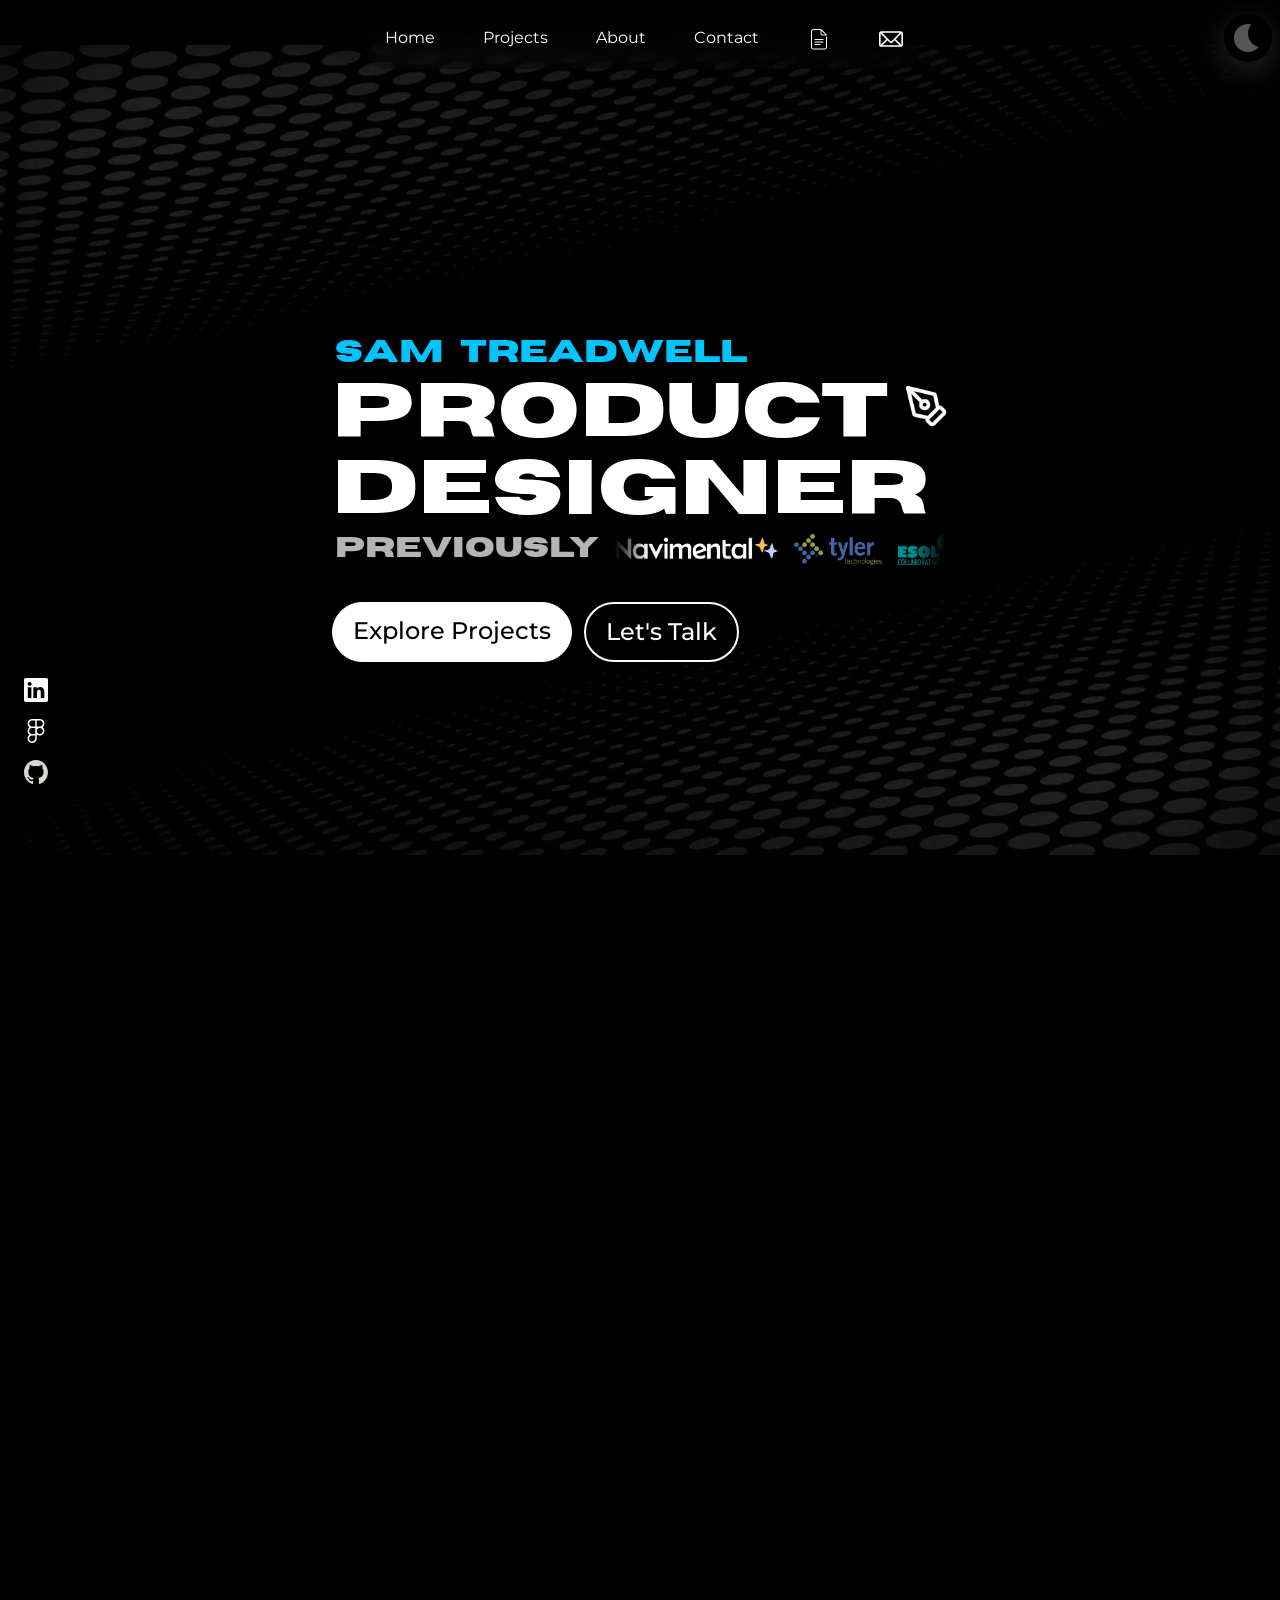
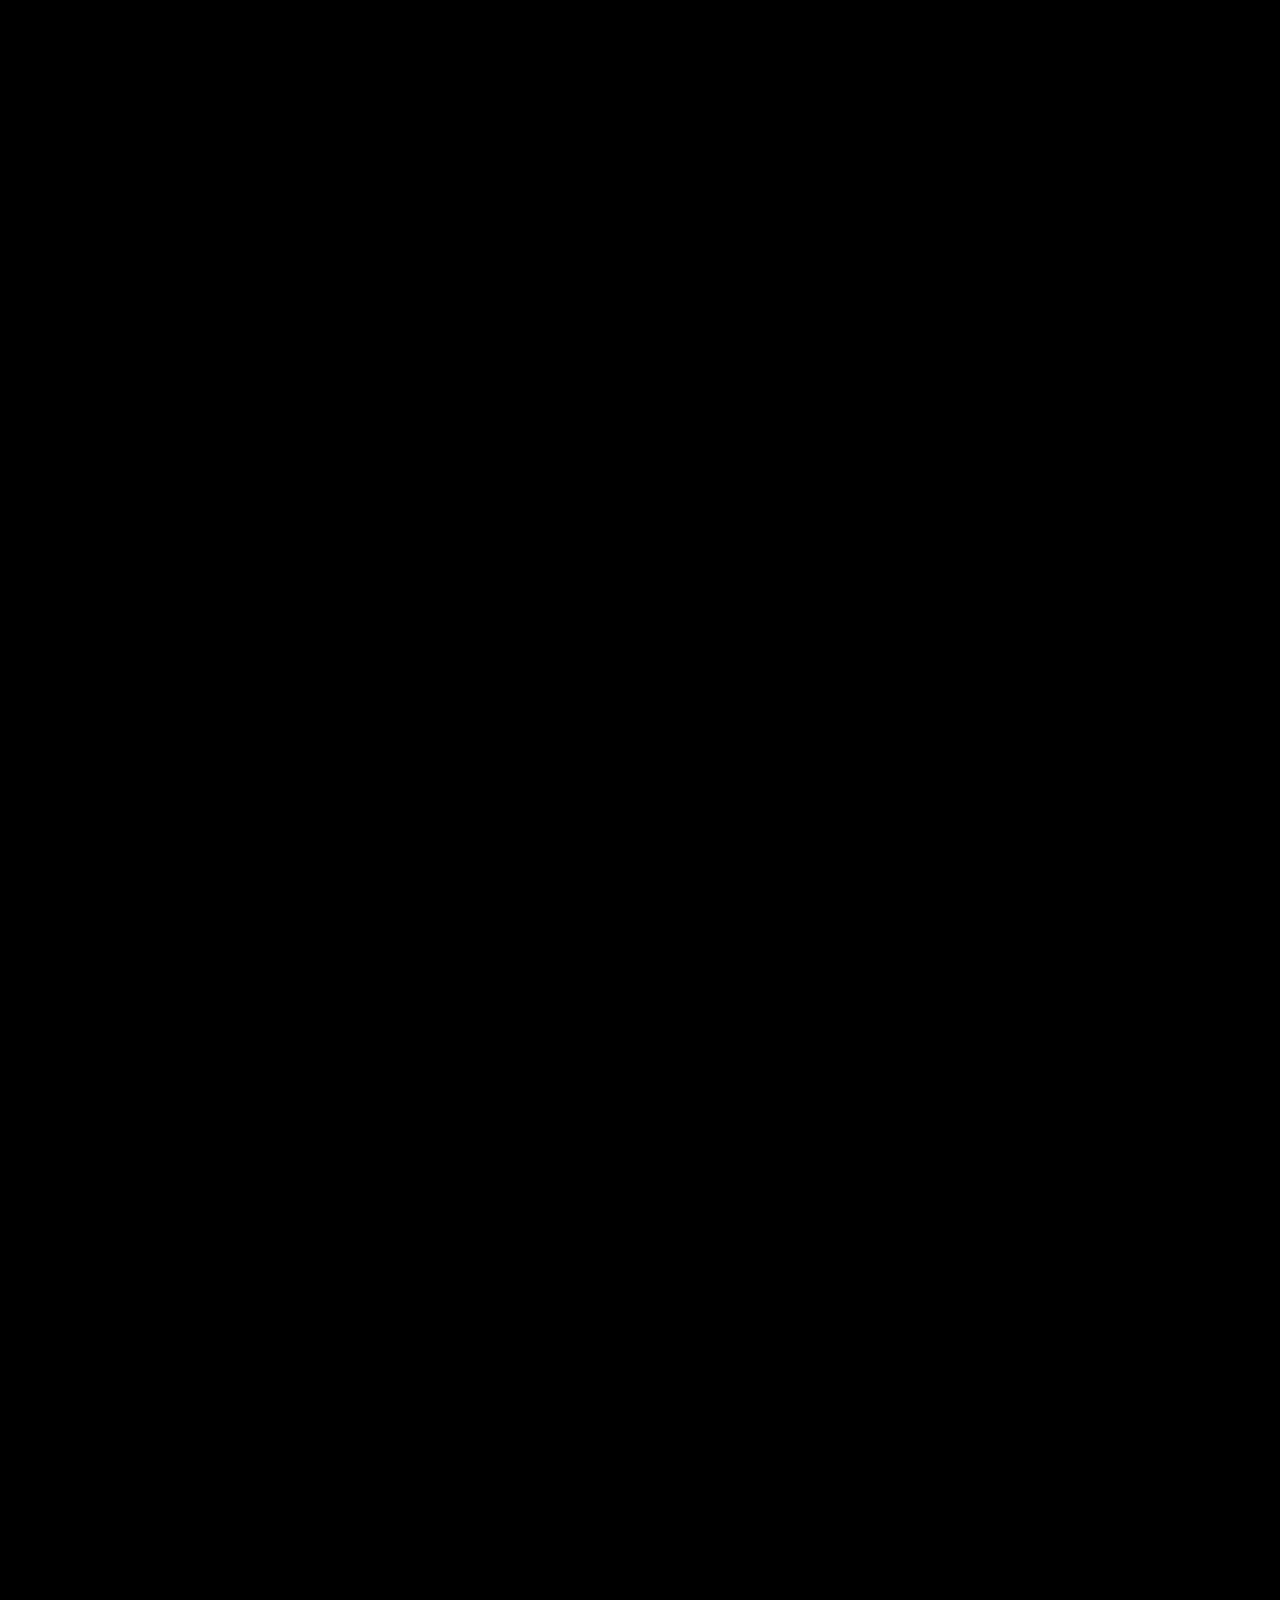
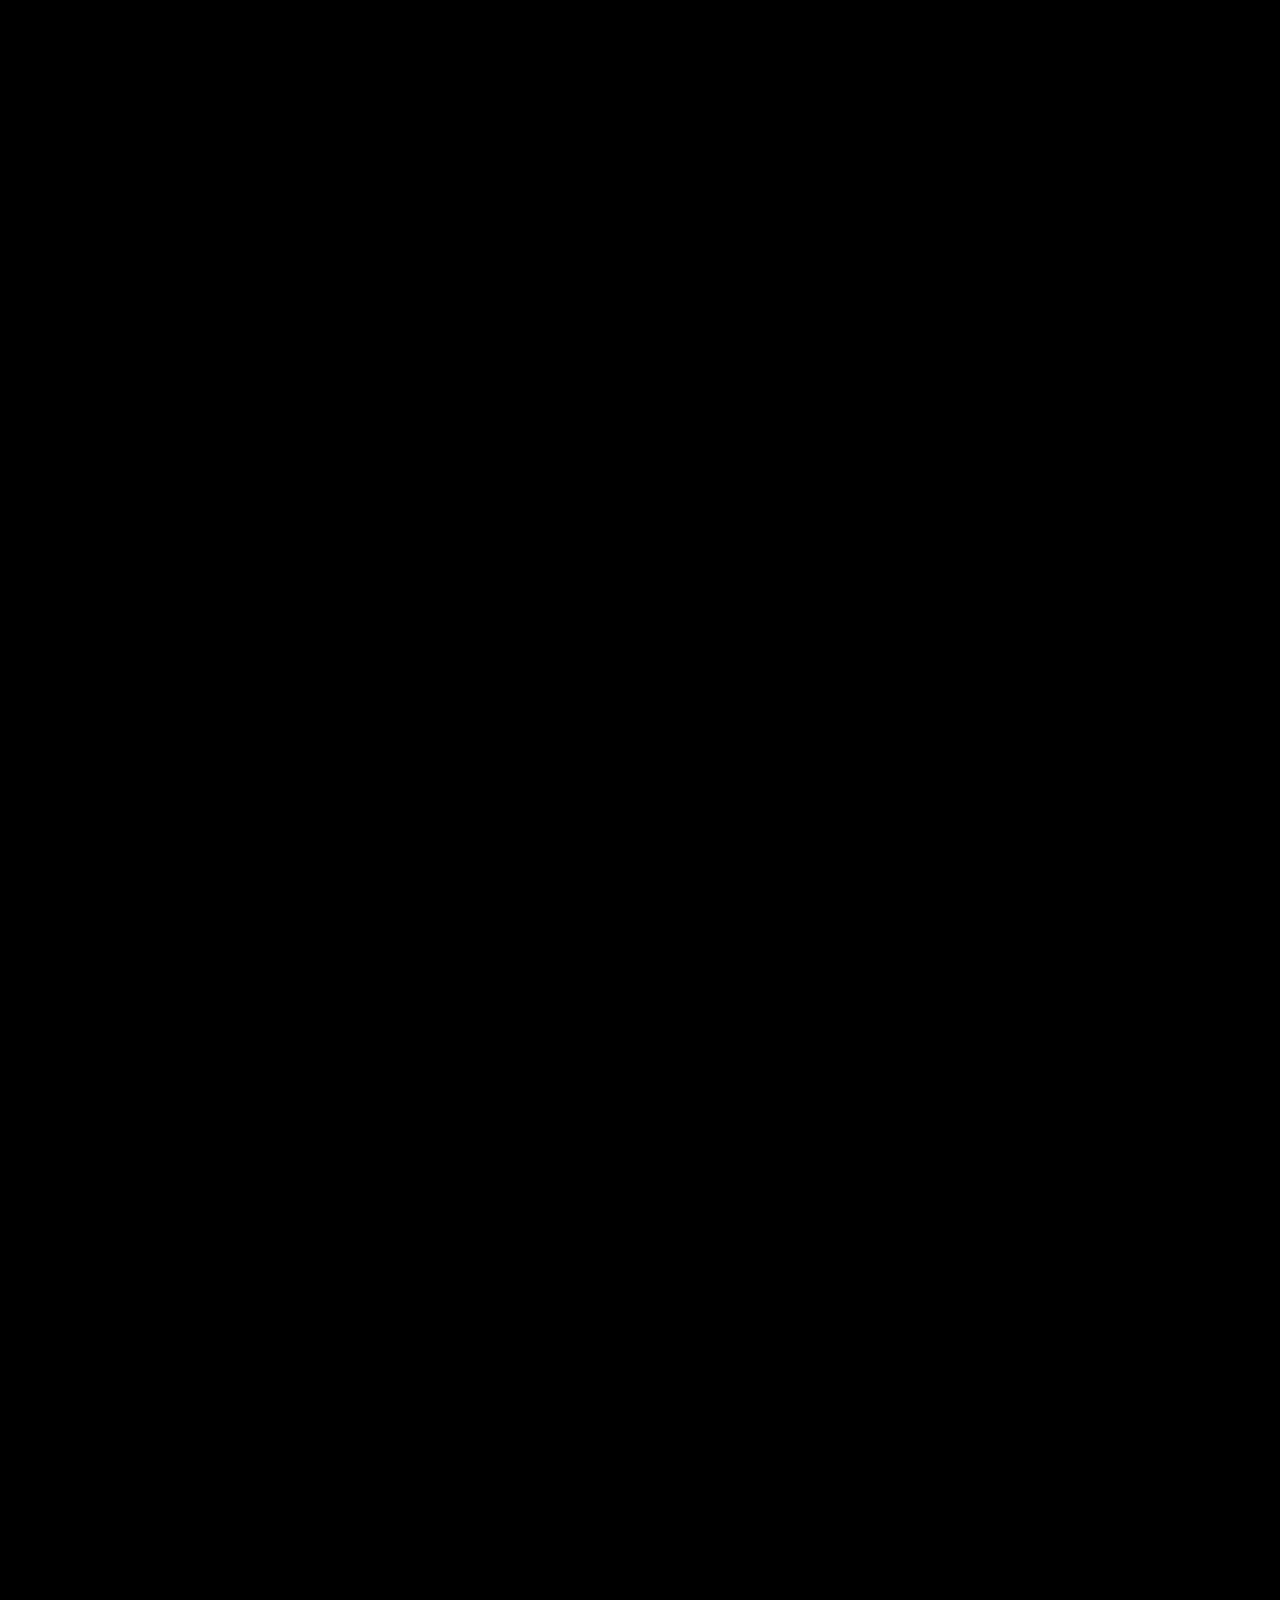
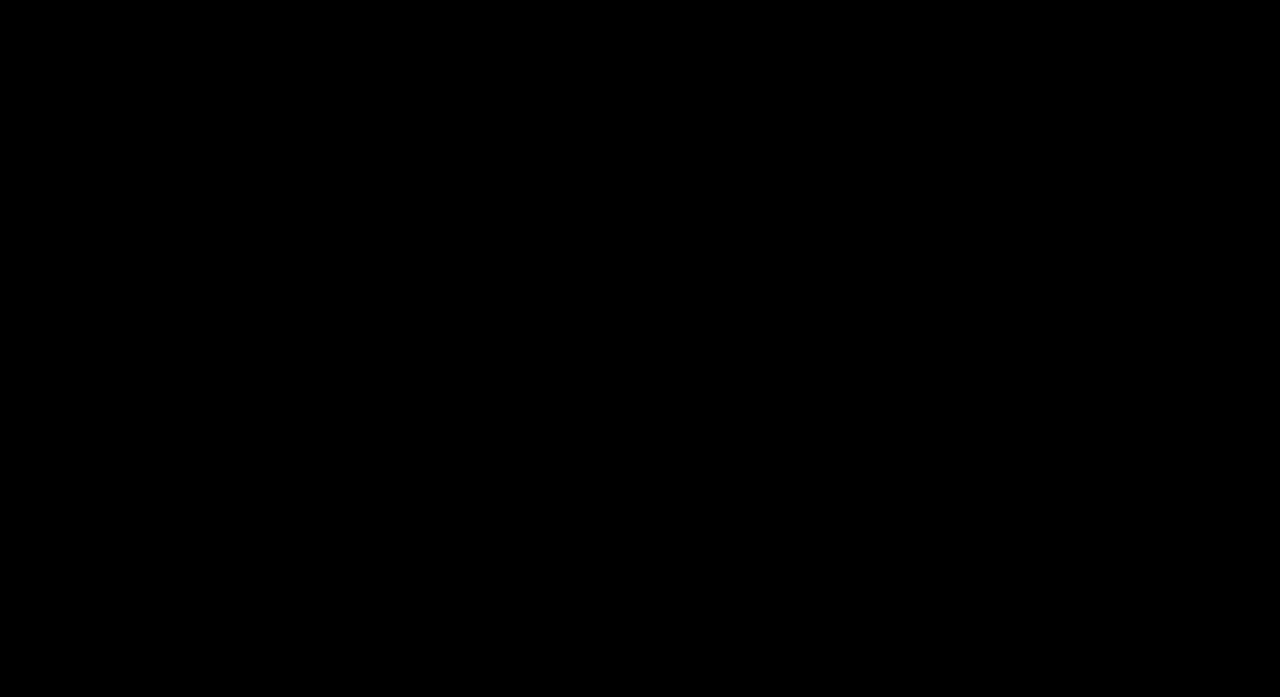
==== commit 36399af3: "Updating header/hero with arrow GIF animation, sticky note hover effect, logo marquee, pen tool icon" ====
--- a/index.html
+++ b/index.html
@@ -34,10 +34,6 @@
     <link rel="icon" href="/images/favicon.webp" type="image/webp"/>
     <link rel="canonical" href="https://www.samtreadwell.com/"/>
       
-    <link rel="preload" href="./fonts/Montserrat-Regular.woff2" as="font" type="font/woff2" crossorigin="anonymous">
-    <link rel="preload" href="./fonts/Montserrat-Medium.woff2" as="font" type="font/woff2" crossorigin="anonymous">
-    <link rel="preload" as="image" href="/images/origami-butterfly.webp">
-
     <script type="application/ld+json">
       {
         "@context": "https://schema.org",
@@ -136,7 +132,12 @@
         <img src="/images/sticky-note.webp" fetchpriority="high" alt="Sticky note message: I design for function. I build for people."/>
       </div>
       <div id="arrow">
-        <img id="arrow-img" fetchpriority="high" alt="Dotted arrow pointing to Explore Projects and Let's Talk buttons"/>
+          <img
+              id="arrow-img"
+              data-src="images/dotted-arrow-white.gif"
+              fetchpriority="high"
+              alt="Dotted arrow pointing to Explore Projects and Let's Talk buttons"
+          />
       </div>
       <div class="title-container">
         <div class="top-content">
@@ -148,18 +149,49 @@
               <span class="primary-wipe"></span>
               <span class="title-text">Product<br>Designer</span>
             </span>
+            <div id="pen-tool">
+              <img
+                id="pen-tool-img"
+                src="images/pen-tool-white.png"
+                fetchpriority="high"
+                alt="Pen tool icon"
+              />
+            </div>
           </h2>
           <div class="sub-logos">
             <p class="previously">Previously</p>
-            <a class="logo-link" href="https://navimental.com" target="_blank">
-              <img class="logo" src="/images/navimental-logo.webp" alt="Navimental logo + web link">
-            </a>
-            <a class="logo-link" href="https://www.tylertech.com" target="_blank">
-              <img class="logo" src="/images/tyler-technologies-logo.webp" alt="Tyler Technologies logo + web link"> 
-            </a>
-            <a class="logo-link" href="https://www.theviaagency.com" target="_blank">
-              <img class="logo"src="/images/the-via-agency-logo.webp" alt="The VIA Agency logo + web link">
-            </a>
+            <div class="logo-marquee">
+              <div class="logo-track">
+                <a class="logo-link" href="https://navimental.com" target="_blank">
+                  <img class="logo navimental-logo" src="/images/navimental-logo-white.webp" alt="Navimental logo + web link">
+                </a>
+                <a class="logo-link" href="https://www.tylertech.com" target="_blank">
+                  <img class="logo" src="/images/tyler-technologies-logo.webp" alt="Tyler Technologies logo + web link"> 
+                </a>
+                <a class="logo-link" href="https://www.portlandmaine.gov/esol-collaborative" target="_blank">
+                  <img class="logo" src="/images/esol-collaborative-logo.webp" alt="Portland ESOL Collaborative logo + web link"> 
+                </a>
+                <a class="logo-link" href="https://www.theviaagency.com" target="_blank">
+                  <img class="logo"src="/images/the-via-agency-logo.webp" alt="The VIA Agency logo + web link">
+                </a>
+                <!-- Duplicated logos for seamless looping -->
+                <a class="logo-link" href="https://navimental.com" target="_blank" rel="noopener noreferrer" aria-hidden="true" tabindex="-1">
+                    <img class="logo navimental-logo" src="/images/navimental-logo-white.webp" alt="">
+                </a>
+
+                <a class="logo-link" href="https://www.tylertech.com" target="_blank" rel="noopener noreferrer" aria-hidden="true" tabindex="-1">
+                    <img class="logo" src="/images/tyler-technologies-logo.webp" alt="">
+                </a>
+
+                <a class="logo-link" href="https://www.portlandmaine.gov/esol-collaborative" target="_blank" rel="noopener noreferrer" aria-hidden="true" tabindex="-1">
+                    <img class="logo" src="/images/esol-collaborative-logo.webp" alt="">
+                </a>
+
+                <a class="logo-link" href="https://www.theviaagency.com" target="_blank" rel="noopener noreferrer" aria-hidden="true" tabindex="-1">
+                    <img class="logo" src="/images/the-via-agency-logo.webp" alt="">
+                </a>
+              </div>
+            </div>
           </div>
         </div>
         <div class="cta-buttons">
--- a/css/styles.css
+++ b/css/styles.css
@@ -76,7 +76,6 @@
   background-color: var(--toggler-bg-color);
   backdrop-filter: blur(12px); 
   -webkit-backdrop-filter: blur(12px); 
-  box-shadow: 0 8px 32px var(--nav-bg-color);
   z-index: 2;
 }
 
@@ -103,7 +102,6 @@
   backdrop-filter: blur(12px); 
   -webkit-backdrop-filter: blur(12px); 
   border-radius: 20px;
-  box-shadow: 0 8px 32px var(--nav-bg-color);
   z-index: 9999;
 }
 
@@ -172,7 +170,6 @@
   background-color: transparent !important; 
   backdrop-filter: blur(12px); 
   -webkit-backdrop-filter: blur(12px); 
-  box-shadow: 0 8px 32px var(--nav-bg-color);
 }
 
 .social-icon {
@@ -518,6 +515,7 @@
   order: 2;
   box-sizing: border-box;
   margin: 0 auto;
+  z-index: 0;
 }
 
 .phone-wrapper {
@@ -626,11 +624,12 @@
 .contact-title h2 {
   font-family: 'Urbanist';
   font-weight: 600;
-  font-size: clamp(34px, 5vh, 50px);
+  font-size: clamp(34px, 6vw, 50px);
 }
 
 .contact-title hr {
-  border: 2px solid #929292;
+  border: 2px solid var(--font-color-secondary);;
+  opacity: 0.2;
 }
 
 .contact-inputs {
--- a/css/theme.css
+++ b/css/theme.css
@@ -74,46 +74,48 @@
 }
 
 /* === Dark Mode SVG Animation === */
-[data-theme="dark"] .sun-and-moon > .sun {
-  transform: scale(1.75);
+/* Dark mode SVG Animation */
+.theme-toggle[data-theme="dark"] .sun-and-moon > .sun {
+    transform: scale(1.75);
 }
 
-[data-theme="dark"] .sun-and-moon > .sun-beams {
-  opacity: 0;
+.theme-toggle[data-theme="dark"] .sun-and-moon > .sun-beams {
+    opacity: 0;
 }
 
-[data-theme="dark"] .sun-and-moon .mask-circle {
-  cx: 18;
+.theme-toggle[data-theme="dark"] .sun-and-moon .mask-circle {
+    cx: 18;
 }
 
 /* === Smooth Animation === */
 @media (prefers-reduced-motion: no-preference) {
-  .sun-and-moon > .sun {
-    transition: transform 0.5s cubic-bezier(0.5, 1.25, 0.75, 1.25);
-  }
+    .sun-and-moon > .sun {
+        transition: transform 0.5s cubic-bezier(0.5, 1.25, 0.75, 1.25);
+    }
 
-  .sun-and-moon > .sun-beams {
-    transition: transform 0.5s cubic-bezier(0.5, 1.5, 0.75, 1.25), opacity 0.5s cubic-bezier(0.25, 0, 0.3, 1);
-  }
+    .sun-and-moon > .sun-beams {
+        transition: transform 0.5s cubic-bezier(0.5, 1.5, 0.75, 1.25),
+                    opacity 0.5s cubic-bezier(0.25, 0, 0.3, 1);
+    }
 
-  .sun-and-moon .moon > circle {
-    transition: transform 0.25s cubic-bezier(0, 0, 0, 1);
-  }
+    .sun-and-moon .moon > circle {
+        transition: transform 0.25s cubic-bezier(0, 0, 0, 1);
+    }
 
-  [data-theme="dark"] .sun-and-moon > .sun {
-    mask: url(#moon-mask);
-    -webkit-mask: url(#moon-mask);
-    transform: scale(1.75);
-    transition: transform 0.25s cubic-bezier(0.25, 0, 0.3, 1);
-  }
+    .theme-toggle[data-theme="dark"] .sun-and-moon > .sun {
+        mask: url(#moon-mask);
+        -webkit-mask: url(#moon-mask);
+        transform: scale(1.75);
+        transition: transform 0.25s cubic-bezier(0.25, 0, 0.3, 1);
+    }
 
-  [data-theme="dark"] .sun-and-moon > .sun-beams {
-    transform: rotate(-25deg);
-    transition-duration: 0.15s;
-  }
+    .theme-toggle[data-theme="dark"] .sun-and-moon > .sun-beams {
+        transform: rotate(-25deg);
+        transition-duration: 0.15s;
+    }
 
-  [data-theme="dark"] .sun-and-moon > .moon > circle {
-    transition-delay: 0.25s;
-    transition-duration: 0.5s;
-  }
+    .theme-toggle[data-theme="dark"] .sun-and-moon > .moon > circle {
+        transition-delay: 0.25s;
+        transition-duration: 0.5s;
+    }
 }
--- a/css/header.css
+++ b/css/header.css
@@ -39,10 +39,15 @@
     width: clamp(200px, 18vw, 325px);
     opacity: 0;
     transition: opacity 5s ease, transform 5s ease;
+    transition: transform 1.2s cubic-bezier(0.22, 1, 0.36, 1);
 }
 
 .sticky-note img.show {
     opacity: 1;
+}
+
+.sticky-note:hover img {
+    transform: rotate(4.34deg);
 }
 
 #arrow {
@@ -53,6 +58,7 @@
 }
 
 #arrow-img {
+    display: block;
     transform: rotate(2deg);
     width: clamp(112px, 8.15vw, 154px);
     opacity: 0;
@@ -60,6 +66,25 @@
 }
 
 #arrow-img.show {
+    opacity: 1;
+}
+
+#pen-tool {
+    position: absolute;
+    top: 1vh;
+    right: 0;
+    z-index: -1;
+}
+
+#pen-tool-img {
+    display: block;
+    /* width: clamp(112px, 8.15vw, 154px); */
+    width: clamp(20px, 3.5vw, 62px);
+    opacity: 0;
+    transition: opacity 1s ease, transform 1s ease;
+}
+
+#pen-tool-img.show {
     opacity: 1;
 }
 
@@ -76,7 +101,11 @@
 }
 
 .top-content {
+    display: flex;
     grid-row: 2;
+    width: fit-content;
+    flex-direction: column;
+    align-self: flex-start;
 }
 
 .title {
@@ -88,6 +117,7 @@
     line-height: 1;
     justify-content: left;
     align-items: left;
+    padding-right: 20px;
     margin: 0;
 }
 
@@ -102,19 +132,90 @@
     display: flex;
     flex-direction: row;
     align-items: center;
-    gap: 0.5rem;
     margin-left: 7px;
+    width: calc(100% - 7px);
+    max-width: calc(100% - 7px);
+    box-sizing: border-box;
+    gap: 1rem;
     opacity: 0;
     transition: opacity 5s ease, transform 5s ease;
 }
 
 .sub-logos.show {
     opacity: 1;
+}
+
+/* Marquee container */
+.logo-marquee {
+    flex: 1;
+    min-width: 0;
+    width: 0;
+    overflow: hidden;
+    position: relative;
+
+    /* Fade edges */
+    -webkit-mask-image: linear-gradient(
+        to right,
+        transparent,
+        black 10%,
+        black 90%,
+        transparent
+    );
+
+    mask-image: linear-gradient(
+        to right,
+        transparent,
+        black 10%,
+        black 90%,
+        transparent
+    );
+}
+
+/* Moving track */
+.logo-track {
+    display: flex;
+    flex-shrink: 0;
+    align-items: center;
+    width: max-content;
+    gap: 1rem;
+    animation: logoScroll 22s linear infinite;
+}
+
+
+/* Individual logos */
+.logo-link {
+    flex: 0 0 auto;
+    display: flex;
+    align-items: center;
+    justify-content: center;
 }
 
 .logo {
     display: block;
     height: calc(var(--hero-scale) * 0.395);
+}
+
+/* Continuous movement */
+@keyframes logoScroll {
+    from {
+        transform: translateX(0);
+    }
+
+    to {
+        transform: translateX(-50%);
+    }
+}
+
+/* Pause on hover */
+.logo-marquee:hover .logo-track {
+    animation-play-state: paused;
+}
+
+/* Accessibility */
+@media (prefers-reduced-motion: reduce) {
+    .logo-track {
+        animation: none;
+    }
 }
 
 .accent {
@@ -302,4 +403,11 @@
     .logo {
         height: calc(var(--hero-scale) * 0.36);
     }
+
+    #pen-tool {
+        position: absolute;
+        top: 0.4vh;
+        right: 2vw;
+        z-index: -1;
+    }
 }
